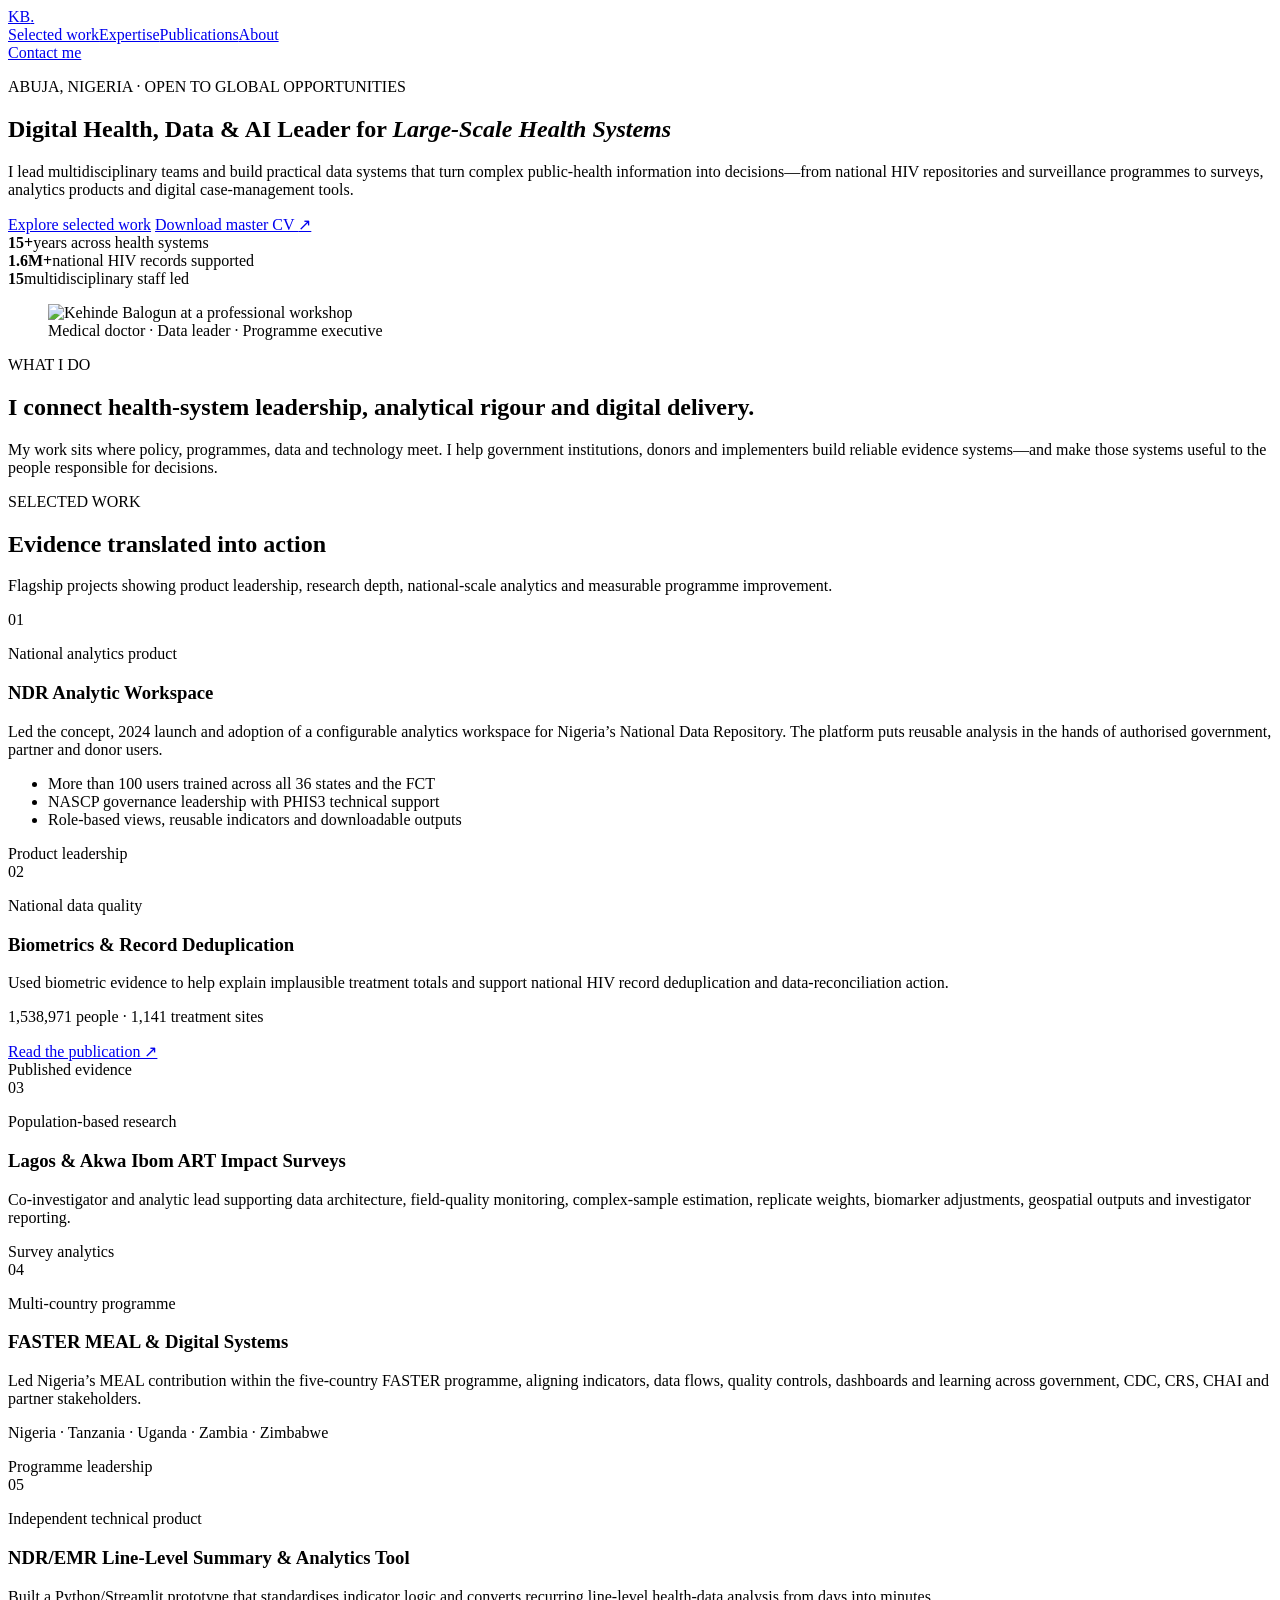
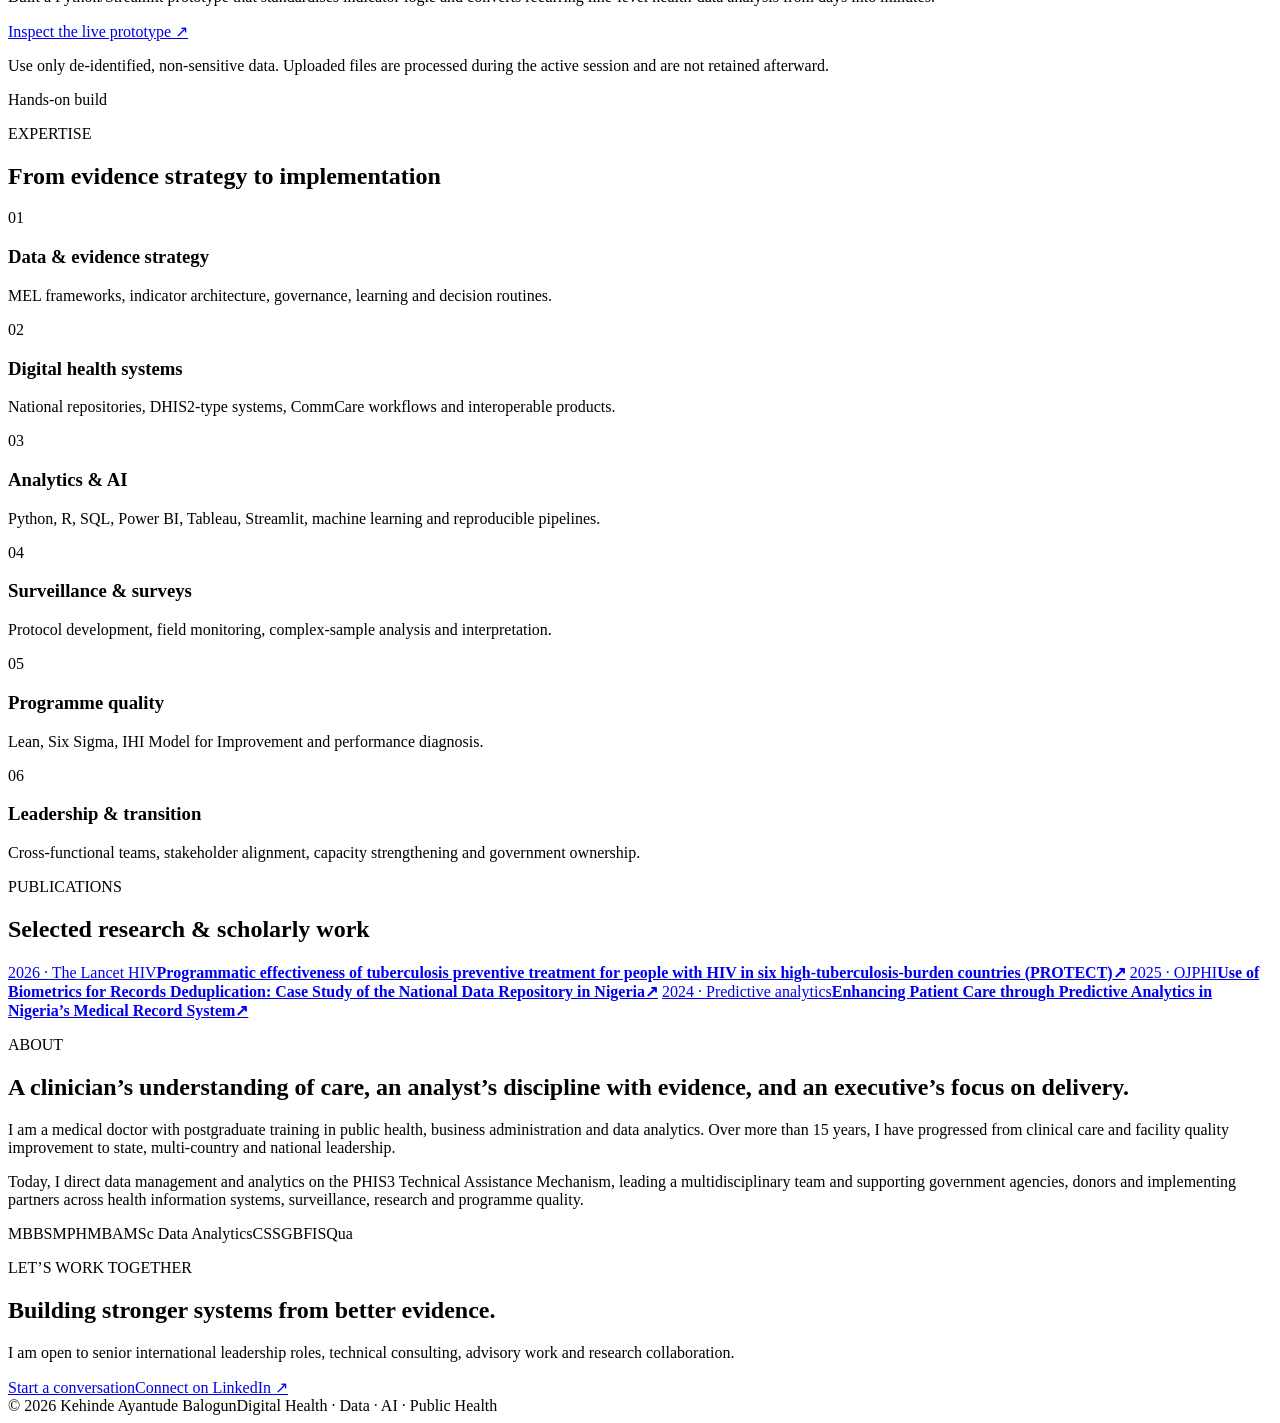
==== index.html @ cb8c114c "Create portfolio homepage" ====
<!doctype html>
<html lang="en">
<head>
  <meta charset="utf-8">
  <meta name="viewport" content="width=device-width,initial-scale=1">
  <meta name="description" content="Kehinde Balogun — digital health, data and AI leader for large-scale health systems.">
  <title>Kehinde Balogun | Digital Health, Data & AI Leader</title>
  <link rel="preconnect" href="https://fonts.googleapis.com">
  <link rel="preconnect" href="https://fonts.gstatic.com" crossorigin>
  <link href="https://fonts.googleapis.com/css2?family=DM+Sans:wght@400;500;600;700&family=Newsreader:opsz,wght@6..72,600&display=swap" rel="stylesheet">
  <link rel="stylesheet" href="assets/style.css">
</head>
<body>
  <header class="nav-wrap">
    <nav class="nav container" aria-label="Primary navigation">
      <a class="brand" href="#top">KB<span>.</span></a>
      <div class="nav-links">
        <a href="#work">Selected work</a><a href="#expertise">Expertise</a><a href="#publications">Publications</a><a href="#about">About</a>
      </div>
      <a class="button button-small" href="mailto:balogunkehinde1@gmail.com">Contact me</a>
    </nav>
  </header>

  <main id="top">
    <section class="hero container">
      <div class="hero-copy">
        <p class="eyebrow">ABUJA, NIGERIA · OPEN TO GLOBAL OPPORTUNITIES</p>
        <h1>Digital Health, Data &amp; AI Leader for <em>Large-Scale Health Systems</em></h1>
        <p class="lead">I lead multidisciplinary teams and build practical data systems that turn complex public-health information into decisions—from national HIV repositories and surveillance programmes to surveys, analytics products and digital case-management tools.</p>
        <div class="hero-actions">
          <a class="button" href="#work">Explore selected work</a>
          <a class="text-link" href="assets/Kehinde_Balogun_Master_CV_2026.docx">Download master CV <span>↗</span></a>
        </div>
        <div class="proof-strip" aria-label="Selected career evidence">
          <div><strong>15+</strong><span>years across health systems</span></div>
          <div><strong>1.6M+</strong><span>national HIV records supported</span></div>
          <div><strong>15</strong><span>multidisciplinary staff led</span></div>
        </div>
      </div>
      <figure class="portrait">
        <img src="assets/kehinde-balogun.jpg" alt="Kehinde Balogun at a professional workshop">
        <figcaption>Medical doctor · Data leader · Programme executive</figcaption>
      </figure>
    </section>

    <section class="statement">
      <div class="container statement-grid">
        <p class="eyebrow">WHAT I DO</p>
        <h2>I connect health-system leadership, analytical rigour and digital delivery.</h2>
        <div class="statement-copy"><p>My work sits where policy, programmes, data and technology meet. I help government institutions, donors and implementers build reliable evidence systems—and make those systems useful to the people responsible for decisions.</p></div>
      </div>
    </section>

    <section id="work" class="section container">
      <div class="section-head"><div><p class="eyebrow">SELECTED WORK</p><h2>Evidence translated into action</h2></div><p>Flagship projects showing product leadership, research depth, national-scale analytics and measurable programme improvement.</p></div>
      <div class="projects">
        <article class="project project-featured">
          <div class="project-number">01</div><div class="project-body"><p class="project-type">National analytics product</p><h3>NDR Analytic Workspace</h3><p>Led the concept, 2024 launch and adoption of a configurable analytics workspace for Nigeria’s National Data Repository. The platform puts reusable analysis in the hands of authorised government, partner and donor users.</p><ul><li>More than 100 users trained across all 36 states and the FCT</li><li>NASCP governance leadership with PHIS3 technical support</li><li>Role-based views, reusable indicators and downloadable outputs</li></ul></div><div class="project-tag">Product leadership</div>
        </article>
        <article class="project">
          <div class="project-number">02</div><div class="project-body"><p class="project-type">National data quality</p><h3>Biometrics &amp; Record Deduplication</h3><p>Used biometric evidence to help explain implausible treatment totals and support national HIV record deduplication and data-reconciliation action.</p><p class="metric">1,538,971 people · 1,141 treatment sites</p><a class="text-link" href="https://ojphi.jmir.org/2025/1/e67580" target="_blank" rel="noreferrer">Read the publication ↗</a></div><div class="project-tag">Published evidence</div>
        </article>
        <article class="project">
          <div class="project-number">03</div><div class="project-body"><p class="project-type">Population-based research</p><h3>Lagos &amp; Akwa Ibom ART Impact Surveys</h3><p>Co-investigator and analytic lead supporting data architecture, field-quality monitoring, complex-sample estimation, replicate weights, biomarker adjustments, geospatial outputs and investigator reporting.</p></div><div class="project-tag">Survey analytics</div>
        </article>
        <article class="project">
          <div class="project-number">04</div><div class="project-body"><p class="project-type">Multi-country programme</p><h3>FASTER MEAL &amp; Digital Systems</h3><p>Led Nigeria’s MEAL contribution within the five-country FASTER programme, aligning indicators, data flows, quality controls, dashboards and learning across government, CDC, CRS, CHAI and partner stakeholders.</p><p class="metric">Nigeria · Tanzania · Uganda · Zambia · Zimbabwe</p></div><div class="project-tag">Programme leadership</div>
        </article>
        <article class="project">
          <div class="project-number">05</div><div class="project-body"><p class="project-type">Independent technical product</p><h3>NDR/EMR Line-Level Summary &amp; Analytics Tool</h3><p>Built a Python/Streamlit prototype that standardises indicator logic and converts recurring line-level health-data analysis from days into minutes.</p><a class="text-link" href="https://ndragg-drferanmi.streamlit.app/" target="_blank" rel="noreferrer">Inspect the live prototype ↗</a><p class="privacy">Use only de-identified, non-sensitive data. Uploaded files are processed during the active session and are not retained afterward.</p></div><div class="project-tag">Hands-on build</div>
        </article>
      </div>
    </section>

    <section id="expertise" class="section expertise-section">
      <div class="container"><div class="section-head"><div><p class="eyebrow">EXPERTISE</p><h2>From evidence strategy to implementation</h2></div></div>
        <div class="expertise-grid">
          <div><span>01</span><h3>Data &amp; evidence strategy</h3><p>MEL frameworks, indicator architecture, governance, learning and decision routines.</p></div>
          <div><span>02</span><h3>Digital health systems</h3><p>National repositories, DHIS2-type systems, CommCare workflows and interoperable products.</p></div>
          <div><span>03</span><h3>Analytics &amp; AI</h3><p>Python, R, SQL, Power BI, Tableau, Streamlit, machine learning and reproducible pipelines.</p></div>
          <div><span>04</span><h3>Surveillance &amp; surveys</h3><p>Protocol development, field monitoring, complex-sample analysis and interpretation.</p></div>
          <div><span>05</span><h3>Programme quality</h3><p>Lean, Six Sigma, IHI Model for Improvement and performance diagnosis.</p></div>
          <div><span>06</span><h3>Leadership &amp; transition</h3><p>Cross-functional teams, stakeholder alignment, capacity strengthening and government ownership.</p></div>
        </div>
      </div>
    </section>

    <section id="publications" class="section container">
      <div class="section-head"><div><p class="eyebrow">PUBLICATIONS</p><h2>Selected research &amp; scholarly work</h2></div></div>
      <div class="publication-list">
        <a href="https://doi.org/10.1016/S2352-3018(26)00140-2" target="_blank" rel="noreferrer"><span>2026 · The Lancet HIV</span><strong>Programmatic effectiveness of tuberculosis preventive treatment for people with HIV in six high-tuberculosis-burden countries (PROTECT)</strong><b>↗</b></a>
        <a href="https://ojphi.jmir.org/2025/1/e67580" target="_blank" rel="noreferrer"><span>2025 · OJPHI</span><strong>Use of Biometrics for Records Deduplication: Case Study of the National Data Repository in Nigeria</strong><b>↗</b></a>
        <a href="https://www.researchgate.net/publication/385619938_Enhancing_Patient_Care_through_Predictive_Analytics_Integrating_Machine_Learning_Models_into_Nigeria's_Medical_Record_System" target="_blank" rel="noreferrer"><span>2024 · Predictive analytics</span><strong>Enhancing Patient Care through Predictive Analytics in Nigeria’s Medical Record System</strong><b>↗</b></a>
      </div>
    </section>

    <section id="about" class="section about-section">
      <div class="container about-grid"><div><p class="eyebrow">ABOUT</p><h2>A clinician’s understanding of care, an analyst’s discipline with evidence, and an executive’s focus on delivery.</h2></div><div><p>I am a medical doctor with postgraduate training in public health, business administration and data analytics. Over more than 15 years, I have progressed from clinical care and facility quality improvement to state, multi-country and national leadership.</p><p>Today, I direct data management and analytics on the PHIS3 Technical Assistance Mechanism, leading a multidisciplinary team and supporting government agencies, donors and implementing partners across health information systems, surveillance, research and programme quality.</p><div class="credentials"><span>MBBS</span><span>MPH</span><span>MBA</span><span>MSc Data Analytics</span><span>CSSGB</span><span>FISQua</span></div></div></div>
    </section>

    <section class="cta"><div class="container"><p class="eyebrow">LET’S WORK TOGETHER</p><h2>Building stronger systems from better evidence.</h2><p>I am open to senior international leadership roles, technical consulting, advisory work and research collaboration.</p><div><a class="button button-light" href="mailto:balogunkehinde1@gmail.com">Start a conversation</a><a class="text-link light" href="https://www.linkedin.com/in/kehinde-ayantunde-balogun-mbbs-mba-mph-cssgb-fisqua/" target="_blank" rel="noreferrer">Connect on LinkedIn ↗</a></div></div></section>
  </main>
  <footer><div class="container"><span>© 2026 Kehinde Ayantude Balogun</span><span>Digital Health · Data · AI · Public Health</span></div></footer>
</body>
</html>
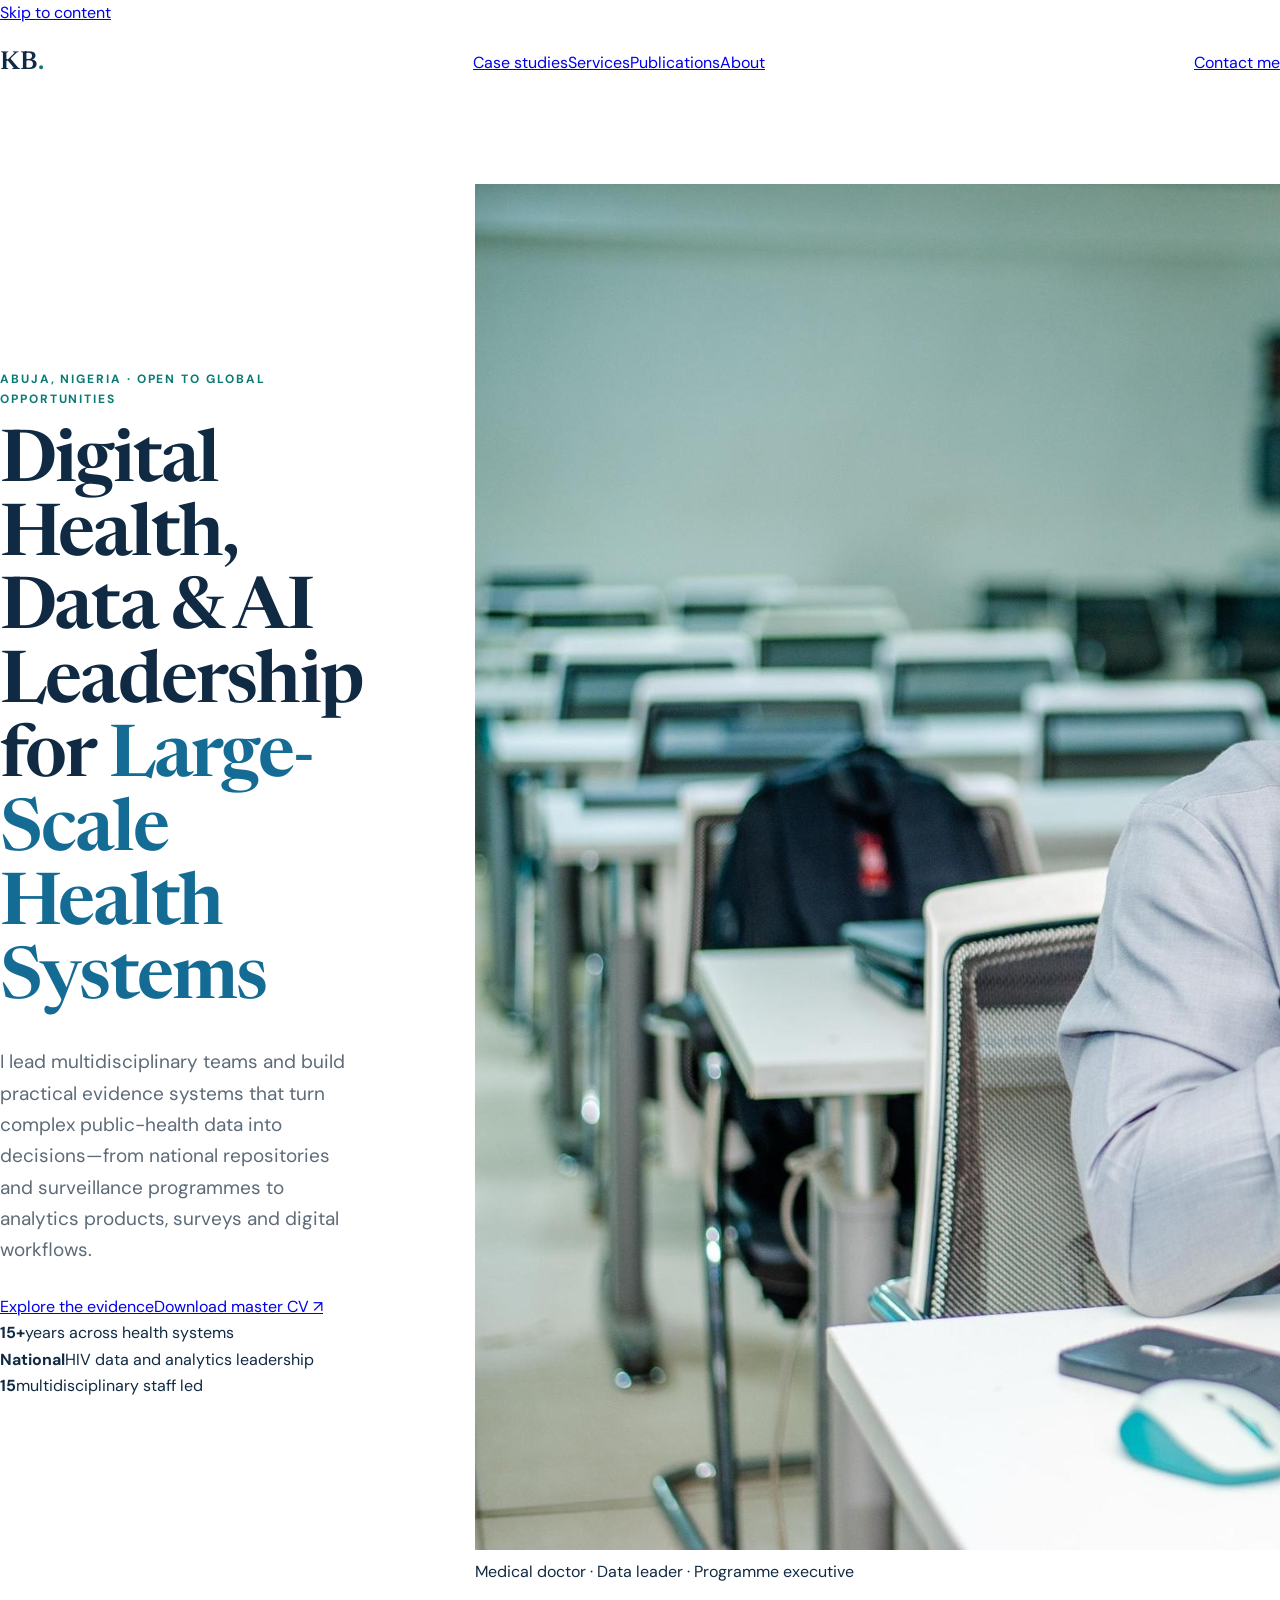
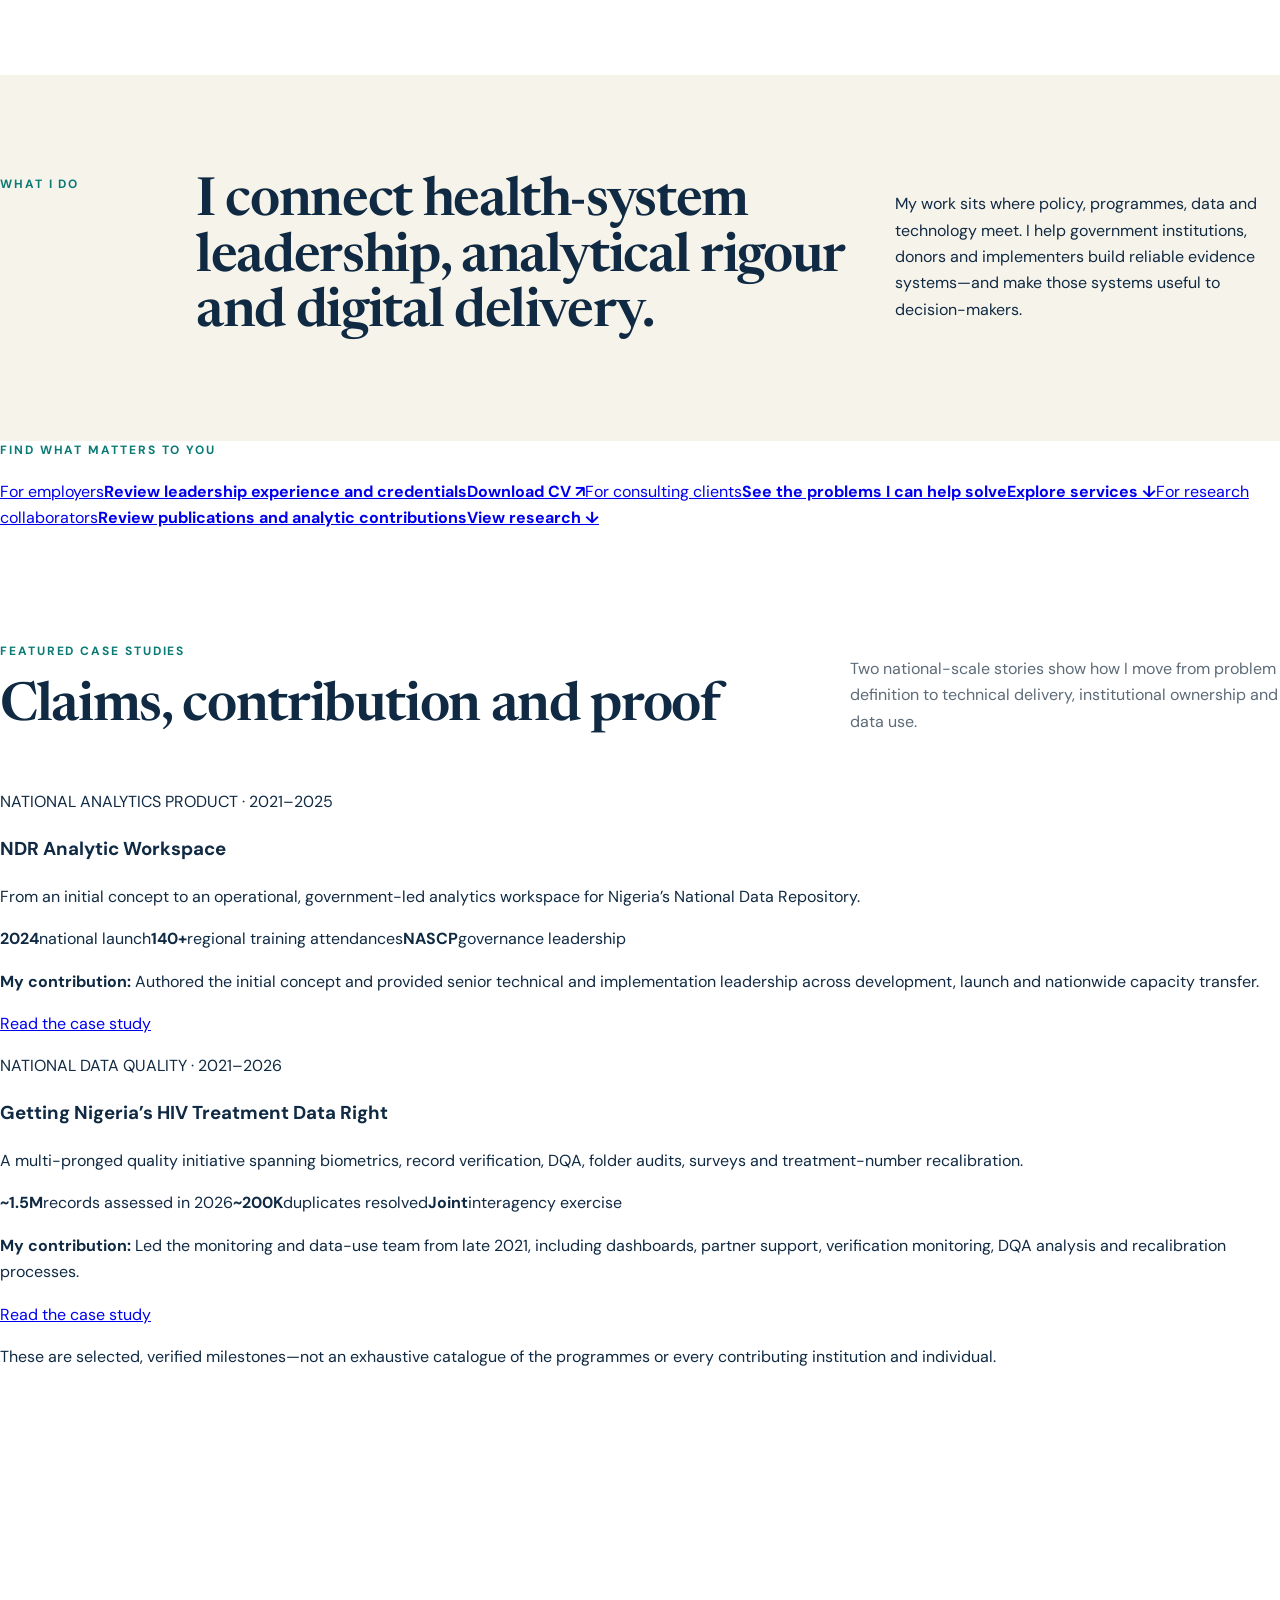
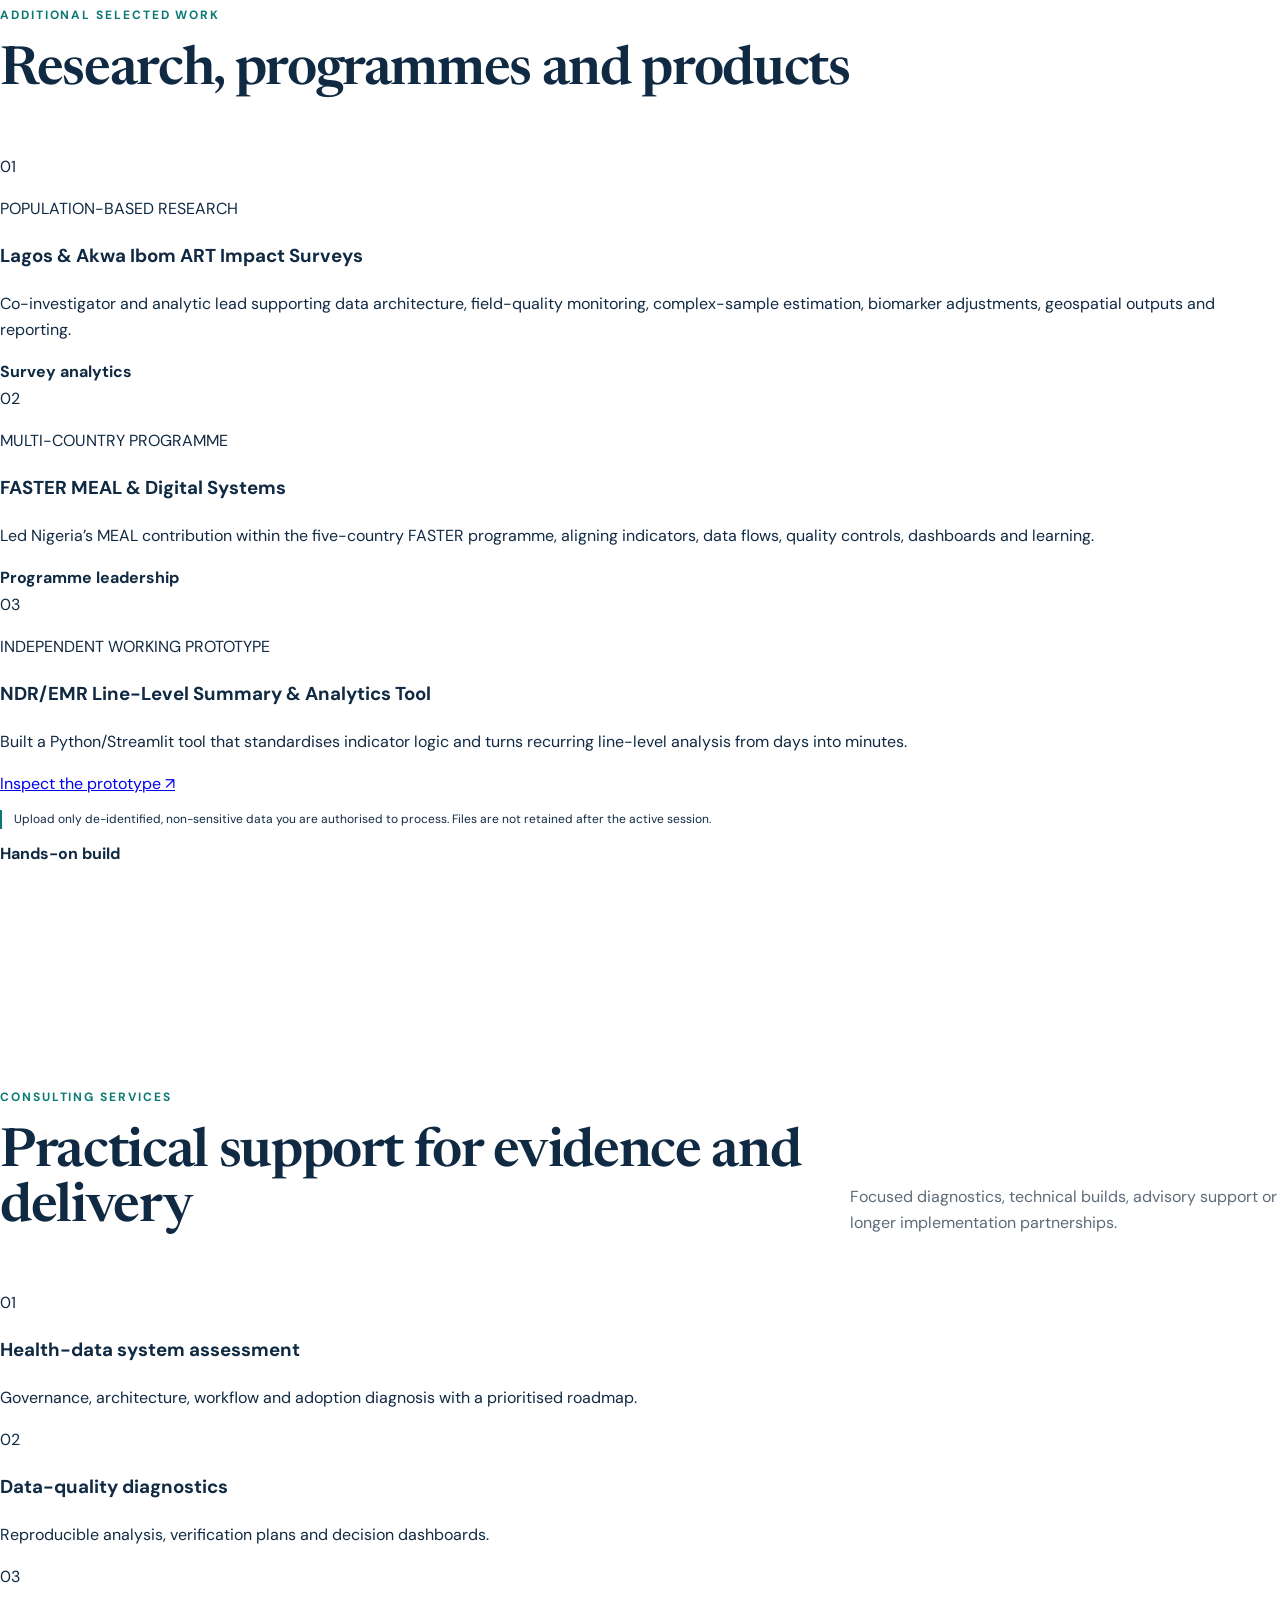
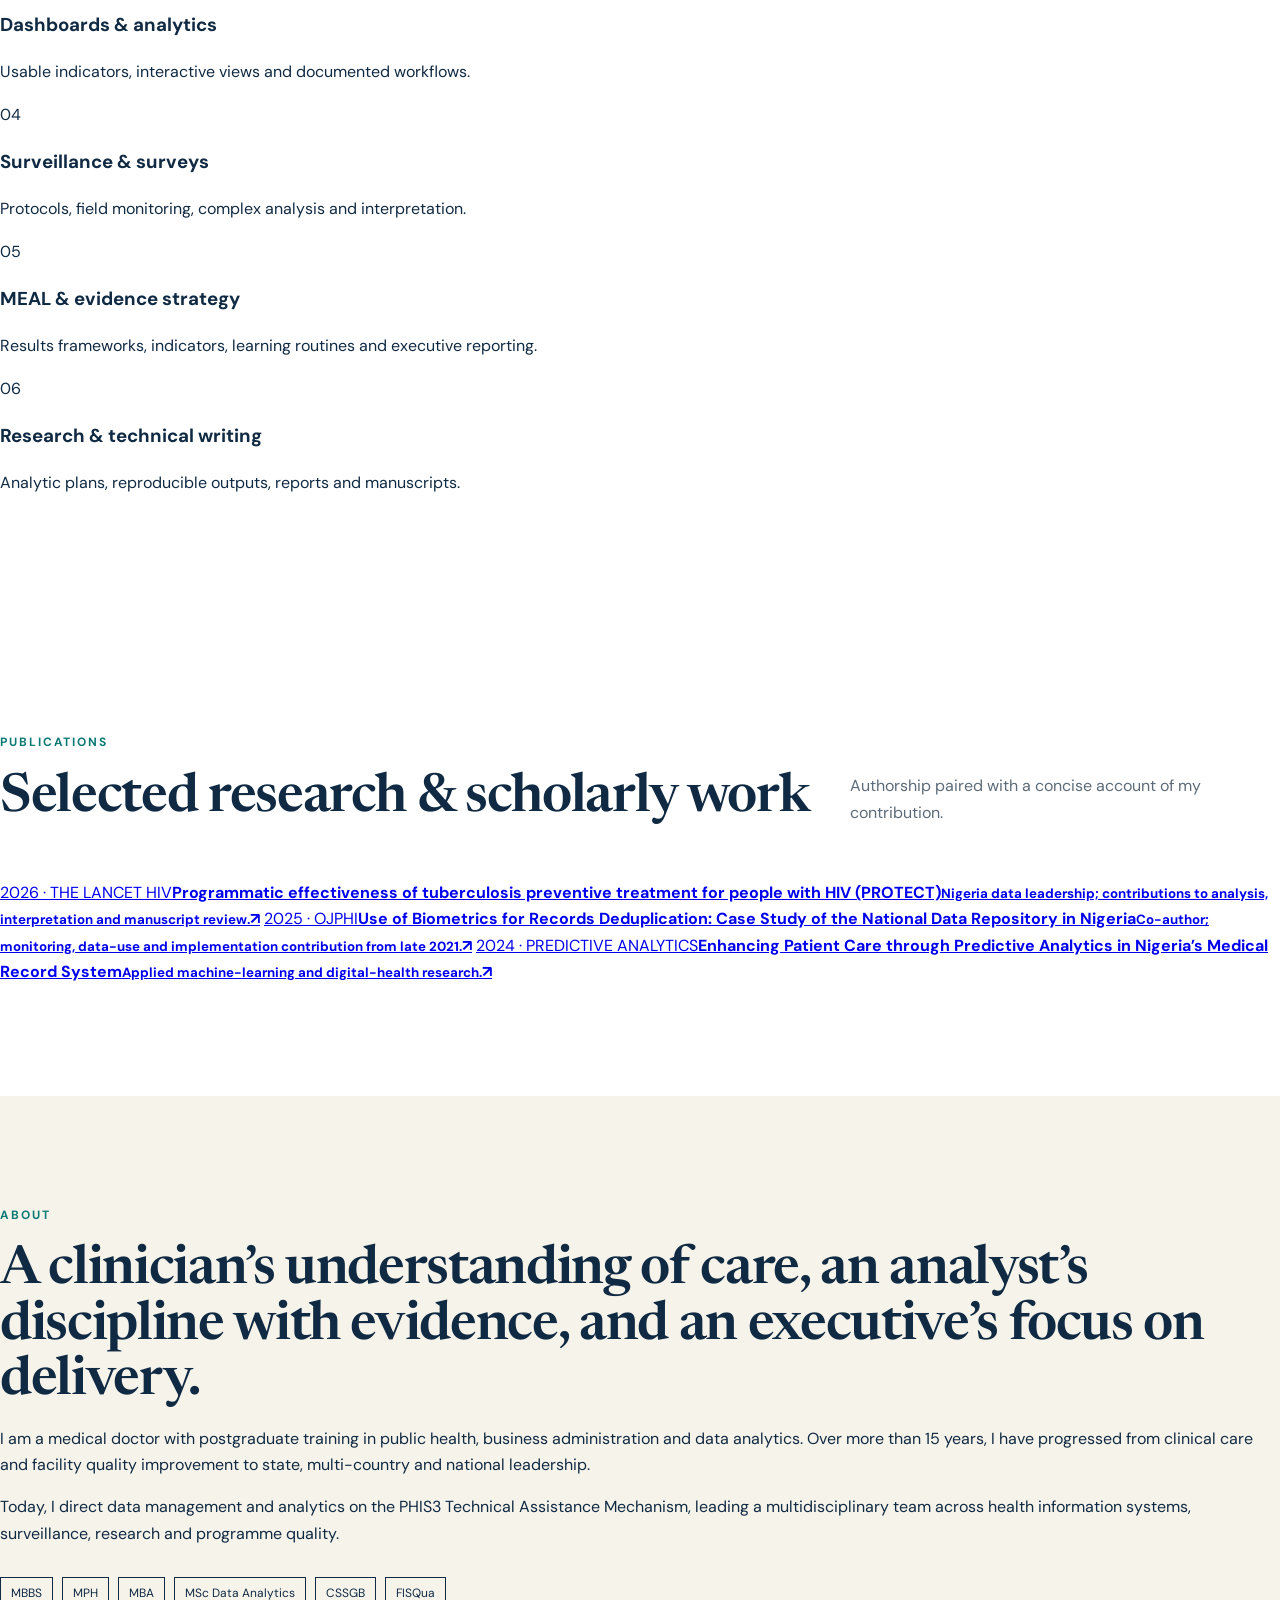
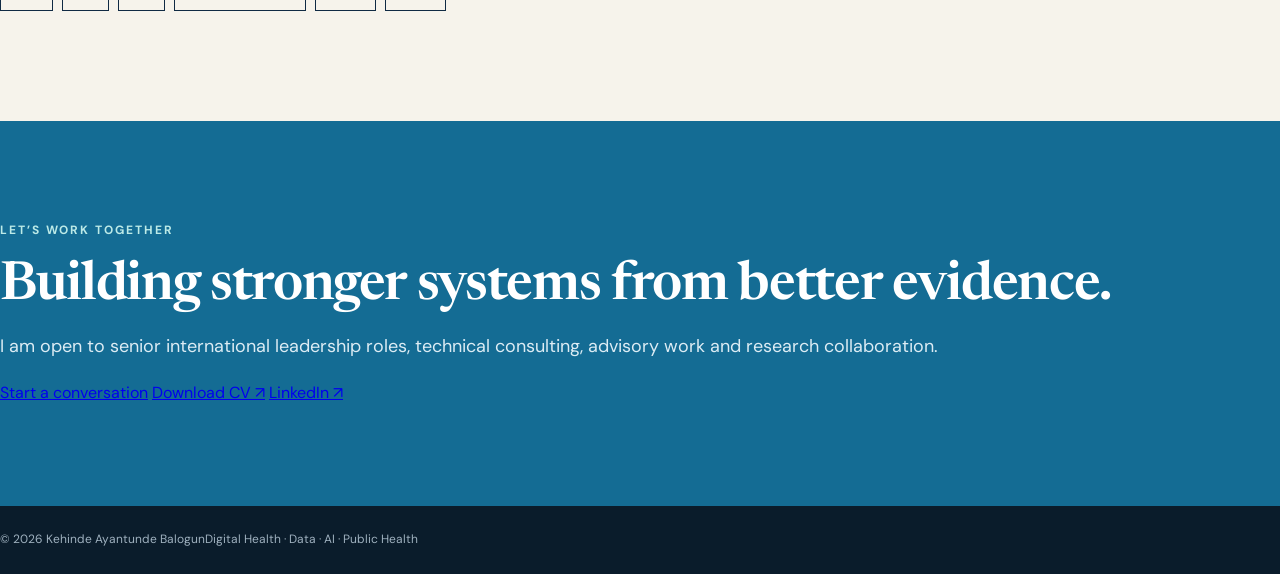
==== commit cc197ea9: "Build portfolio release 0.2" ====
--- a/index.html
+++ b/index.html
@@ -1,105 +1,29 @@
 <!doctype html>
-<html lang="en">
-<head>
-  <meta charset="utf-8">
-  <meta name="viewport" content="width=device-width,initial-scale=1">
-  <meta name="description" content="Kehinde Balogun — digital health, data and AI leader for large-scale health systems.">
-  <title>Kehinde Balogun | Digital Health, Data & AI Leader</title>
-  <link rel="preconnect" href="https://fonts.googleapis.com">
-  <link rel="preconnect" href="https://fonts.gstatic.com" crossorigin>
-  <link href="https://fonts.googleapis.com/css2?family=DM+Sans:wght@400;500;600;700&family=Newsreader:opsz,wght@6..72,600&display=swap" rel="stylesheet">
-  <link rel="stylesheet" href="assets/style.css">
-</head>
-<body>
-  <header class="nav-wrap">
-    <nav class="nav container" aria-label="Primary navigation">
-      <a class="brand" href="#top">KB<span>.</span></a>
-      <div class="nav-links">
-        <a href="#work">Selected work</a><a href="#expertise">Expertise</a><a href="#publications">Publications</a><a href="#about">About</a>
-      </div>
-      <a class="button button-small" href="mailto:balogunkehinde1@gmail.com">Contact me</a>
-    </nav>
-  </header>
-
-  <main id="top">
-    <section class="hero container">
-      <div class="hero-copy">
-        <p class="eyebrow">ABUJA, NIGERIA · OPEN TO GLOBAL OPPORTUNITIES</p>
-        <h1>Digital Health, Data &amp; AI Leader for <em>Large-Scale Health Systems</em></h1>
-        <p class="lead">I lead multidisciplinary teams and build practical data systems that turn complex public-health information into decisions—from national HIV repositories and surveillance programmes to surveys, analytics products and digital case-management tools.</p>
-        <div class="hero-actions">
-          <a class="button" href="#work">Explore selected work</a>
-          <a class="text-link" href="assets/Kehinde_Balogun_Master_CV_2026.docx">Download master CV <span>↗</span></a>
-        </div>
-        <div class="proof-strip" aria-label="Selected career evidence">
-          <div><strong>15+</strong><span>years across health systems</span></div>
-          <div><strong>1.6M+</strong><span>national HIV records supported</span></div>
-          <div><strong>15</strong><span>multidisciplinary staff led</span></div>
-        </div>
-      </div>
-      <figure class="portrait">
-        <img src="assets/kehinde-balogun.jpg" alt="Kehinde Balogun at a professional workshop">
-        <figcaption>Medical doctor · Data leader · Programme executive</figcaption>
-      </figure>
-    </section>
-
-    <section class="statement">
-      <div class="container statement-grid">
-        <p class="eyebrow">WHAT I DO</p>
-        <h2>I connect health-system leadership, analytical rigour and digital delivery.</h2>
-        <div class="statement-copy"><p>My work sits where policy, programmes, data and technology meet. I help government institutions, donors and implementers build reliable evidence systems—and make those systems useful to the people responsible for decisions.</p></div>
-      </div>
-    </section>
-
-    <section id="work" class="section container">
-      <div class="section-head"><div><p class="eyebrow">SELECTED WORK</p><h2>Evidence translated into action</h2></div><p>Flagship projects showing product leadership, research depth, national-scale analytics and measurable programme improvement.</p></div>
-      <div class="projects">
-        <article class="project project-featured">
-          <div class="project-number">01</div><div class="project-body"><p class="project-type">National analytics product</p><h3>NDR Analytic Workspace</h3><p>Led the concept, 2024 launch and adoption of a configurable analytics workspace for Nigeria’s National Data Repository. The platform puts reusable analysis in the hands of authorised government, partner and donor users.</p><ul><li>More than 100 users trained across all 36 states and the FCT</li><li>NASCP governance leadership with PHIS3 technical support</li><li>Role-based views, reusable indicators and downloadable outputs</li></ul></div><div class="project-tag">Product leadership</div>
-        </article>
-        <article class="project">
-          <div class="project-number">02</div><div class="project-body"><p class="project-type">National data quality</p><h3>Biometrics &amp; Record Deduplication</h3><p>Used biometric evidence to help explain implausible treatment totals and support national HIV record deduplication and data-reconciliation action.</p><p class="metric">1,538,971 people · 1,141 treatment sites</p><a class="text-link" href="https://ojphi.jmir.org/2025/1/e67580" target="_blank" rel="noreferrer">Read the publication ↗</a></div><div class="project-tag">Published evidence</div>
-        </article>
-        <article class="project">
-          <div class="project-number">03</div><div class="project-body"><p class="project-type">Population-based research</p><h3>Lagos &amp; Akwa Ibom ART Impact Surveys</h3><p>Co-investigator and analytic lead supporting data architecture, field-quality monitoring, complex-sample estimation, replicate weights, biomarker adjustments, geospatial outputs and investigator reporting.</p></div><div class="project-tag">Survey analytics</div>
-        </article>
-        <article class="project">
-          <div class="project-number">04</div><div class="project-body"><p class="project-type">Multi-country programme</p><h3>FASTER MEAL &amp; Digital Systems</h3><p>Led Nigeria’s MEAL contribution within the five-country FASTER programme, aligning indicators, data flows, quality controls, dashboards and learning across government, CDC, CRS, CHAI and partner stakeholders.</p><p class="metric">Nigeria · Tanzania · Uganda · Zambia · Zimbabwe</p></div><div class="project-tag">Programme leadership</div>
-        </article>
-        <article class="project">
-          <div class="project-number">05</div><div class="project-body"><p class="project-type">Independent technical product</p><h3>NDR/EMR Line-Level Summary &amp; Analytics Tool</h3><p>Built a Python/Streamlit prototype that standardises indicator logic and converts recurring line-level health-data analysis from days into minutes.</p><a class="text-link" href="https://ndragg-drferanmi.streamlit.app/" target="_blank" rel="noreferrer">Inspect the live prototype ↗</a><p class="privacy">Use only de-identified, non-sensitive data. Uploaded files are processed during the active session and are not retained afterward.</p></div><div class="project-tag">Hands-on build</div>
-        </article>
-      </div>
-    </section>
-
-    <section id="expertise" class="section expertise-section">
-      <div class="container"><div class="section-head"><div><p class="eyebrow">EXPERTISE</p><h2>From evidence strategy to implementation</h2></div></div>
-        <div class="expertise-grid">
-          <div><span>01</span><h3>Data &amp; evidence strategy</h3><p>MEL frameworks, indicator architecture, governance, learning and decision routines.</p></div>
-          <div><span>02</span><h3>Digital health systems</h3><p>National repositories, DHIS2-type systems, CommCare workflows and interoperable products.</p></div>
-          <div><span>03</span><h3>Analytics &amp; AI</h3><p>Python, R, SQL, Power BI, Tableau, Streamlit, machine learning and reproducible pipelines.</p></div>
-          <div><span>04</span><h3>Surveillance &amp; surveys</h3><p>Protocol development, field monitoring, complex-sample analysis and interpretation.</p></div>
-          <div><span>05</span><h3>Programme quality</h3><p>Lean, Six Sigma, IHI Model for Improvement and performance diagnosis.</p></div>
-          <div><span>06</span><h3>Leadership &amp; transition</h3><p>Cross-functional teams, stakeholder alignment, capacity strengthening and government ownership.</p></div>
-        </div>
-      </div>
-    </section>
-
-    <section id="publications" class="section container">
-      <div class="section-head"><div><p class="eyebrow">PUBLICATIONS</p><h2>Selected research &amp; scholarly work</h2></div></div>
-      <div class="publication-list">
-        <a href="https://doi.org/10.1016/S2352-3018(26)00140-2" target="_blank" rel="noreferrer"><span>2026 · The Lancet HIV</span><strong>Programmatic effectiveness of tuberculosis preventive treatment for people with HIV in six high-tuberculosis-burden countries (PROTECT)</strong><b>↗</b></a>
-        <a href="https://ojphi.jmir.org/2025/1/e67580" target="_blank" rel="noreferrer"><span>2025 · OJPHI</span><strong>Use of Biometrics for Records Deduplication: Case Study of the National Data Repository in Nigeria</strong><b>↗</b></a>
-        <a href="https://www.researchgate.net/publication/385619938_Enhancing_Patient_Care_through_Predictive_Analytics_Integrating_Machine_Learning_Models_into_Nigeria's_Medical_Record_System" target="_blank" rel="noreferrer"><span>2024 · Predictive analytics</span><strong>Enhancing Patient Care through Predictive Analytics in Nigeria’s Medical Record System</strong><b>↗</b></a>
-      </div>
-    </section>
-
-    <section id="about" class="section about-section">
-      <div class="container about-grid"><div><p class="eyebrow">ABOUT</p><h2>A clinician’s understanding of care, an analyst’s discipline with evidence, and an executive’s focus on delivery.</h2></div><div><p>I am a medical doctor with postgraduate training in public health, business administration and data analytics. Over more than 15 years, I have progressed from clinical care and facility quality improvement to state, multi-country and national leadership.</p><p>Today, I direct data management and analytics on the PHIS3 Technical Assistance Mechanism, leading a multidisciplinary team and supporting government agencies, donors and implementing partners across health information systems, surveillance, research and programme quality.</p><div class="credentials"><span>MBBS</span><span>MPH</span><span>MBA</span><span>MSc Data Analytics</span><span>CSSGB</span><span>FISQua</span></div></div></div>
-    </section>
-
-    <section class="cta"><div class="container"><p class="eyebrow">LET’S WORK TOGETHER</p><h2>Building stronger systems from better evidence.</h2><p>I am open to senior international leadership roles, technical consulting, advisory work and research collaboration.</p><div><a class="button button-light" href="mailto:balogunkehinde1@gmail.com">Start a conversation</a><a class="text-link light" href="https://www.linkedin.com/in/kehinde-ayantunde-balogun-mbbs-mba-mph-cssgb-fisqua/" target="_blank" rel="noreferrer">Connect on LinkedIn ↗</a></div></div></section>
-  </main>
-  <footer><div class="container"><span>© 2026 Kehinde Ayantude Balogun</span><span>Digital Health · Data · AI · Public Health</span></div></footer>
-</body>
-</html>
+<html lang="en"><head>
+<meta charset="utf-8"><meta name="viewport" content="width=device-width,initial-scale=1">
+<meta name="description" content="Kehinde Balogun — digital health, data and AI leader building evidence systems for large-scale health programmes.">
+<link rel="canonical" href="https://drferanmi.github.io/Kehinde-Balogun/">
+<meta property="og:title" content="Kehinde Balogun | Digital Health, Data & AI Leader"><meta property="og:description" content="Leadership, products and evidence for large-scale public-health systems."><meta property="og:type" content="website">
+<title>Kehinde Balogun | Digital Health, Data &amp; AI Leader</title>
+<link rel="preconnect" href="https://fonts.googleapis.com"><link rel="preconnect" href="https://fonts.gstatic.com" crossorigin><link href="https://fonts.googleapis.com/css2?family=DM+Sans:wght@400;500;600;700&family=Newsreader:opsz,wght@6..72,600&display=swap" rel="stylesheet"><link rel="stylesheet" href="assets/style.css">
+</head><body><a class="skip" href="#main">Skip to content</a>
+<header><nav class="nav wrap" aria-label="Primary"><a class="brand" href="#top">KB<span>.</span></a><div class="links"><a href="#cases">Case studies</a><a href="#services">Services</a><a href="#research">Publications</a><a href="#about">About</a></div><a class="btn small" href="mailto:balogunkehinde1@gmail.com">Contact me</a></nav></header>
+<main id="main">
+<section id="top" class="hero wrap"><div><p class="eyebrow">ABUJA, NIGERIA · OPEN TO GLOBAL OPPORTUNITIES</p><h1>Digital Health, Data &amp; AI Leadership for <em>Large-Scale Health Systems</em></h1><p class="lead">I lead multidisciplinary teams and build practical evidence systems that turn complex public-health data into decisions—from national repositories and surveillance programmes to analytics products, surveys and digital workflows.</p><div class="actions"><a class="btn" href="#cases">Explore the evidence</a><a class="textlink" href="assets/Kehinde_Balogun_Master_CV_2026.docx">Download master CV ↗</a></div><div class="proof"><div><strong>15+</strong><span>years across health systems</span></div><div><strong>National</strong><span>HIV data and analytics leadership</span></div><div><strong>15</strong><span>multidisciplinary staff led</span></div></div></div><figure><img src="assets/kehinde-balogun.jpg" alt="Kehinde Balogun at a professional workshop"><figcaption>Medical doctor · Data leader · Programme executive</figcaption></figure></section>
+<section class="statement"><div class="wrap statement-grid"><p class="eyebrow">WHAT I DO</p><h2>I connect health-system leadership, analytical rigour and digital delivery.</h2><p>My work sits where policy, programmes, data and technology meet. I help government institutions, donors and implementers build reliable evidence systems—and make those systems useful to decision-makers.</p></div></section>
+<section class="pathways wrap"><p class="eyebrow">FIND WHAT MATTERS TO YOU</p><div class="path-grid"><a href="assets/Kehinde_Balogun_Master_CV_2026.docx"><span>For employers</span><strong>Review leadership experience and credentials</strong><b>Download CV ↗</b></a><a href="#services"><span>For consulting clients</span><strong>See the problems I can help solve</strong><b>Explore services ↓</b></a><a href="#research"><span>For research collaborators</span><strong>Review publications and analytic contributions</strong><b>View research ↓</b></a></div></section>
+<section id="cases" class="section wrap"><div class="section-head"><div><p class="eyebrow">FEATURED CASE STUDIES</p><h2>Claims, contribution and proof</h2></div><p>Two national-scale stories show how I move from problem definition to technical delivery, institutional ownership and data use.</p></div><div class="case-grid">
+<article class="case featured"><p class="label">NATIONAL ANALYTICS PRODUCT · 2021–2025</p><h3>NDR Analytic Workspace</h3><p>From an initial concept to an operational, government-led analytics workspace for Nigeria’s National Data Repository.</p><div class="metrics"><span><strong>2024</strong>national launch</span><span><strong>140+</strong>regional training attendances</span><span><strong>NASCP</strong>governance leadership</span></div><p class="role"><strong>My contribution:</strong> Authored the initial concept and provided senior technical and implementation leadership across development, launch and nationwide capacity transfer.</p><a class="btn" href="case-studies/ndr-analytic-workspace.html">Read the case study</a></article>
+<article class="case"><p class="label">NATIONAL DATA QUALITY · 2021–2026</p><h3>Getting Nigeria’s HIV Treatment Data Right</h3><p>A multi-pronged quality initiative spanning biometrics, record verification, DQA, folder audits, surveys and treatment-number recalibration.</p><div class="metrics"><span><strong>~1.5M</strong>records assessed in 2026</span><span><strong>~200K</strong>duplicates resolved</span><span><strong>Joint</strong>interagency exercise</span></div><p class="role"><strong>My contribution:</strong> Led the monitoring and data-use team from late 2021, including dashboards, partner support, verification monitoring, DQA analysis and recalibration processes.</p><a class="btn" href="case-studies/getting-the-data-right.html">Read the case study</a></article></div><p class="note">These are selected, verified milestones—not an exhaustive catalogue of the programmes or every contributing institution and individual.</p></section>
+<section class="section pale"><div class="wrap"><div class="section-head"><div><p class="eyebrow">ADDITIONAL SELECTED WORK</p><h2>Research, programmes and products</h2></div></div><div class="work">
+<article><span>01</span><div><p class="label">POPULATION-BASED RESEARCH</p><h3>Lagos &amp; Akwa Ibom ART Impact Surveys</h3><p>Co-investigator and analytic lead supporting data architecture, field-quality monitoring, complex-sample estimation, biomarker adjustments, geospatial outputs and reporting.</p></div><b>Survey analytics</b></article>
+<article><span>02</span><div><p class="label">MULTI-COUNTRY PROGRAMME</p><h3>FASTER MEAL &amp; Digital Systems</h3><p>Led Nigeria’s MEAL contribution within the five-country FASTER programme, aligning indicators, data flows, quality controls, dashboards and learning.</p></div><b>Programme leadership</b></article>
+<article><span>03</span><div><p class="label">INDEPENDENT WORKING PROTOTYPE</p><h3>NDR/EMR Line-Level Summary &amp; Analytics Tool</h3><p>Built a Python/Streamlit tool that standardises indicator logic and turns recurring line-level analysis from days into minutes.</p><a class="textlink" href="https://ndragg-drferanmi.streamlit.app/" target="_blank" rel="noreferrer">Inspect the prototype ↗</a><p class="privacy">Upload only de-identified, non-sensitive data you are authorised to process. Files are not retained after the active session.</p></div><b>Hands-on build</b></article></div></div></section>
+<section id="services" class="section dark"><div class="wrap"><div class="section-head"><div><p class="eyebrow">CONSULTING SERVICES</p><h2>Practical support for evidence and delivery</h2></div><p>Focused diagnostics, technical builds, advisory support or longer implementation partnerships.</p></div><div class="service-grid"><div><span>01</span><h3>Health-data system assessment</h3><p>Governance, architecture, workflow and adoption diagnosis with a prioritised roadmap.</p></div><div><span>02</span><h3>Data-quality diagnostics</h3><p>Reproducible analysis, verification plans and decision dashboards.</p></div><div><span>03</span><h3>Dashboards &amp; analytics</h3><p>Usable indicators, interactive views and documented workflows.</p></div><div><span>04</span><h3>Surveillance &amp; surveys</h3><p>Protocols, field monitoring, complex analysis and interpretation.</p></div><div><span>05</span><h3>MEAL &amp; evidence strategy</h3><p>Results frameworks, indicators, learning routines and executive reporting.</p></div><div><span>06</span><h3>Research &amp; technical writing</h3><p>Analytic plans, reproducible outputs, reports and manuscripts.</p></div></div></div></section>
+<section id="research" class="section wrap"><div class="section-head"><div><p class="eyebrow">PUBLICATIONS</p><h2>Selected research &amp; scholarly work</h2></div><p>Authorship paired with a concise account of my contribution.</p></div><div class="pubs">
+<a href="https://doi.org/10.1016/S2352-3018(26)00140-2" target="_blank" rel="noreferrer"><span>2026 · THE LANCET HIV</span><strong>Programmatic effectiveness of tuberculosis preventive treatment for people with HIV (PROTECT)<small>Nigeria data leadership; contributions to analysis, interpretation and manuscript review.</small></strong><b>↗</b></a>
+<a href="https://ojphi.jmir.org/2025/1/e67580" target="_blank" rel="noreferrer"><span>2025 · OJPHI</span><strong>Use of Biometrics for Records Deduplication: Case Study of the National Data Repository in Nigeria<small>Co-author; monitoring, data-use and implementation contribution from late 2021.</small></strong><b>↗</b></a>
+<a href="https://www.researchgate.net/publication/385619938_Enhancing_Patient_Care_through_Predictive_Analytics_Integrating_Machine_Learning_Models_into_Nigeria's_Medical_Record_System" target="_blank" rel="noreferrer"><span>2024 · PREDICTIVE ANALYTICS</span><strong>Enhancing Patient Care through Predictive Analytics in Nigeria’s Medical Record System<small>Applied machine-learning and digital-health research.</small></strong><b>↗</b></a></div></section>
+<section id="about" class="section statement"><div class="wrap about"><div><p class="eyebrow">ABOUT</p><h2>A clinician’s understanding of care, an analyst’s discipline with evidence, and an executive’s focus on delivery.</h2></div><div><p>I am a medical doctor with postgraduate training in public health, business administration and data analytics. Over more than 15 years, I have progressed from clinical care and facility quality improvement to state, multi-country and national leadership.</p><p>Today, I direct data management and analytics on the PHIS3 Technical Assistance Mechanism, leading a multidisciplinary team across health information systems, surveillance, research and programme quality.</p><div class="credentials"><span>MBBS</span><span>MPH</span><span>MBA</span><span>MSc Data Analytics</span><span>CSSGB</span><span>FISQua</span></div></div></div></section>
+<section class="cta"><div class="wrap"><p class="eyebrow">LET’S WORK TOGETHER</p><h2>Building stronger systems from better evidence.</h2><p>I am open to senior international leadership roles, technical consulting, advisory work and research collaboration.</p><a class="btn light" href="mailto:balogunkehinde1@gmail.com">Start a conversation</a> <a class="textlink white" href="assets/Kehinde_Balogun_Master_CV_2026.docx">Download CV ↗</a> <a class="textlink white" href="https://www.linkedin.com/in/kehinde-ayantunde-balogun-mbbs-mba-mph-cssgb-fisqua/" target="_blank" rel="noreferrer">LinkedIn ↗</a></div></section>
+</main><footer><div class="wrap"><span>© 2026 Kehinde Ayantunde Balogun</span><span>Digital Health · Data · AI · Public Health</span></div></footer></body></html>
--- a/assets/style.css
+++ b/assets/style.css
@@ -0,0 +1 @@
+:root{--ink:#102a43;--blue:#146c94;--teal:#0b7a75;--cream:#f6f3eb;--paper:#fff;--muted:#5d6b78;--line:#d9e1e6;--serif:'Newsreader',Georgia,serif;--sans:'DM Sans',Arial,sans-serif}*{box-sizing:border-box}html{scroll-behavior:smooth}body{margin:0;background:var(--paper);color:var(--ink);font-family:var(--sans);font-size:16px;line-height:1.65}.container{width:min(1160px,calc(100% - 48px));margin:auto}.nav-wrap{position:sticky;top:0;z-index:10;background:rgba(255,255,255,.94);backdrop-filter:blur(10px);border-bottom:1px solid rgba(217,225,230,.8)}.nav{height:74px;display:flex;align-items:center;justify-content:space-between}.brand{font:600 26px var(--serif);color:var(--ink);text-decoration:none}.brand span{color:var(--teal)}.nav-links{display:flex;gap:28px}.nav-links a{font-size:14px;color:var(--ink);text-decoration:none}.button{display:inline-block;background:var(--ink);color:#fff;text-decoration:none;padding:13px 21px;border-radius:2px;font-size:14px;font-weight:600;letter-spacing:.01em}.button:hover{background:var(--blue)}.button-small{padding:9px 15px}.hero{min-height:720px;display:grid;grid-template-columns:1.12fr .88fr;gap:72px;align-items:center;padding-top:68px;padding-bottom:74px}.eyebrow{font-size:12px;font-weight:700;letter-spacing:.16em;color:var(--teal);margin:0 0 18px}.hero h1,.section h2,.statement h2,.cta h2{font:600 clamp(42px,5.6vw,76px)/1.03 var(--serif);letter-spacing:-.025em;margin:0}.hero h1 em{color:var(--blue);font-style:normal}.lead{font-size:19px;color:var(--muted);max-width:670px;margin:28px 0}.hero-actions{display:flex;align-items:center;gap:26px}.text-link{font-weight:600;color:var(--blue);text-decoration:none;font-size:14px}.proof-strip{margin-top:50px;padding-top:24px;border-top:1px solid var(--line);display:grid;grid-template-columns:repeat(3,1fr);gap:18px}.proof-strip strong{display:block;font:600 30px var(--serif)}.proof-strip span{display:block;font-size:12px;color:var(--muted);line-height:1.4}.portrait{margin:0;position:relative}.portrait img{display:block;width:100%;height:570px;object-fit:cover;object-position:54% center;filter:saturate(.88) contrast(1.02)}.portrait:after{content:'';position:absolute;inset:15px -15px -15px 15px;border:1px solid var(--teal);z-index:-1}.portrait figcaption{font-size:12px;color:var(--muted);margin-top:16px}.statement{background:var(--cream);padding:100px 0}.statement-grid{display:grid;grid-template-columns:.25fr 1.1fr .65fr;gap:48px;align-items:start}.statement h2,.section h2,.cta h2{font-size:clamp(35px,4.2vw,56px)}.statement-copy p{margin:0;color:var(--muted);font-size:17px}.section{padding:110px 0}.section-head{display:flex;justify-content:space-between;align-items:end;gap:40px;margin-bottom:54px}.section-head>p{max-width:430px;color:var(--muted);margin:0}.projects{border-top:1px solid var(--ink)}.project{display:grid;grid-template-columns:70px 1fr 160px;gap:26px;padding:40px 0;border-bottom:1px solid var(--line);position:relative}.project-number{font:600 18px var(--serif);color:var(--teal)}.project h3{font:600 34px/1.1 var(--serif);margin:2px 0 16px}.project p{max-width:760px;color:var(--muted)}.project ul{padding-left:20px;color:var(--muted)}.project-type{font-size:11px!important;letter-spacing:.13em;font-weight:700;text-transform:uppercase;color:var(--blue)!important;margin:0}.project-tag{font-size:12px;text-align:right;color:var(--teal);font-weight:600}.metric{font-weight:700;color:var(--ink)!important}.privacy{font-size:12px;border-left:2px solid var(--teal);padding-left:12px}.expertise-section{background:var(--ink);color:#fff}.expertise-section .eyebrow{color:#61c2bd}.expertise-grid{display:grid;grid-template-columns:repeat(3,1fr);border-top:1px solid rgba(255,255,255,.3);border-left:1px solid rgba(255,255,255,.3)}.expertise-grid>div{padding:36px;border-right:1px solid rgba(255,255,255,.3);border-bottom:1px solid rgba(255,255,255,.3);min-height:230px}.expertise-grid span{color:#61c2bd;font-size:12px}.expertise-grid h3{font:600 25px var(--serif);margin:24px 0 10px}.expertise-grid p{font-size:14px;color:#bed0dc}.publication-list{border-top:1px solid var(--ink)}.publication-list a{display:grid;grid-template-columns:180px 1fr 30px;gap:28px;padding:30px 0;border-bottom:1px solid var(--line);text-decoration:none;color:var(--ink)}.publication-list span{font-size:12px;color:var(--teal);text-transform:uppercase;letter-spacing:.08em}.publication-list strong{font:600 22px/1.25 var(--serif)}.publication-list b{color:var(--blue)}.about-section{background:var(--cream)}.about-grid{display:grid;grid-template-columns:1fr 1fr;gap:80px}.about-grid p{color:var(--muted);font-size:17px}.credentials{display:flex;flex-wrap:wrap;gap:9px;margin-top:30px}.credentials span{font-size:12px;border:1px solid var(--ink);padding:6px 10px}.cta{background:var(--blue);color:#fff;padding:100px 0}.cta .eyebrow{color:#bceae7}.cta .container{max-width:900px;text-align:center}.cta p:not(.eyebrow){font-size:18px;color:#dcecf4}.cta .button-light{background:#fff;color:var(--ink);margin:22px 24px 0 0}.text-link.light{color:#fff}footer{background:#0a1c2b;color:#9fb1bf;padding:24px 0;font-size:12px}footer .container{display:flex;justify-content:space-between}@media(max-width:850px){.nav-links{display:none}.hero{grid-template-columns:1fr;gap:42px;padding-top:50px}.portrait{order:-1;max-width:520px}.portrait img{height:430px}.statement-grid,.about-grid{grid-template-columns:1fr}.statement-grid{gap:22px}.section-head{display:block}.section-head>p{margin-top:20px}.project{grid-template-columns:45px 1fr}.project-tag{display:none}.expertise-grid{grid-template-columns:1fr 1fr}.publication-list a{grid-template-columns:1fr}.proof-strip{gap:10px}}@media(max-width:540px){.container{width:min(100% - 28px,1160px)}.hero{min-height:auto}.hero h1{font-size:46px}.lead{font-size:17px}.hero-actions{align-items:flex-start;flex-direction:column}.portrait img{height:340px}.proof-strip{grid-template-columns:1fr}.statement,.section,.cta{padding:74px 0}.project{grid-template-columns:1fr}.project-number{margin-bottom:-12px}.expertise-grid{grid-template-columns:1fr}.expertise-grid>div{min-height:auto}.publication-list strong{font-size:20px}footer .container{display:block}footer span{display:block;margin:4px 0}}
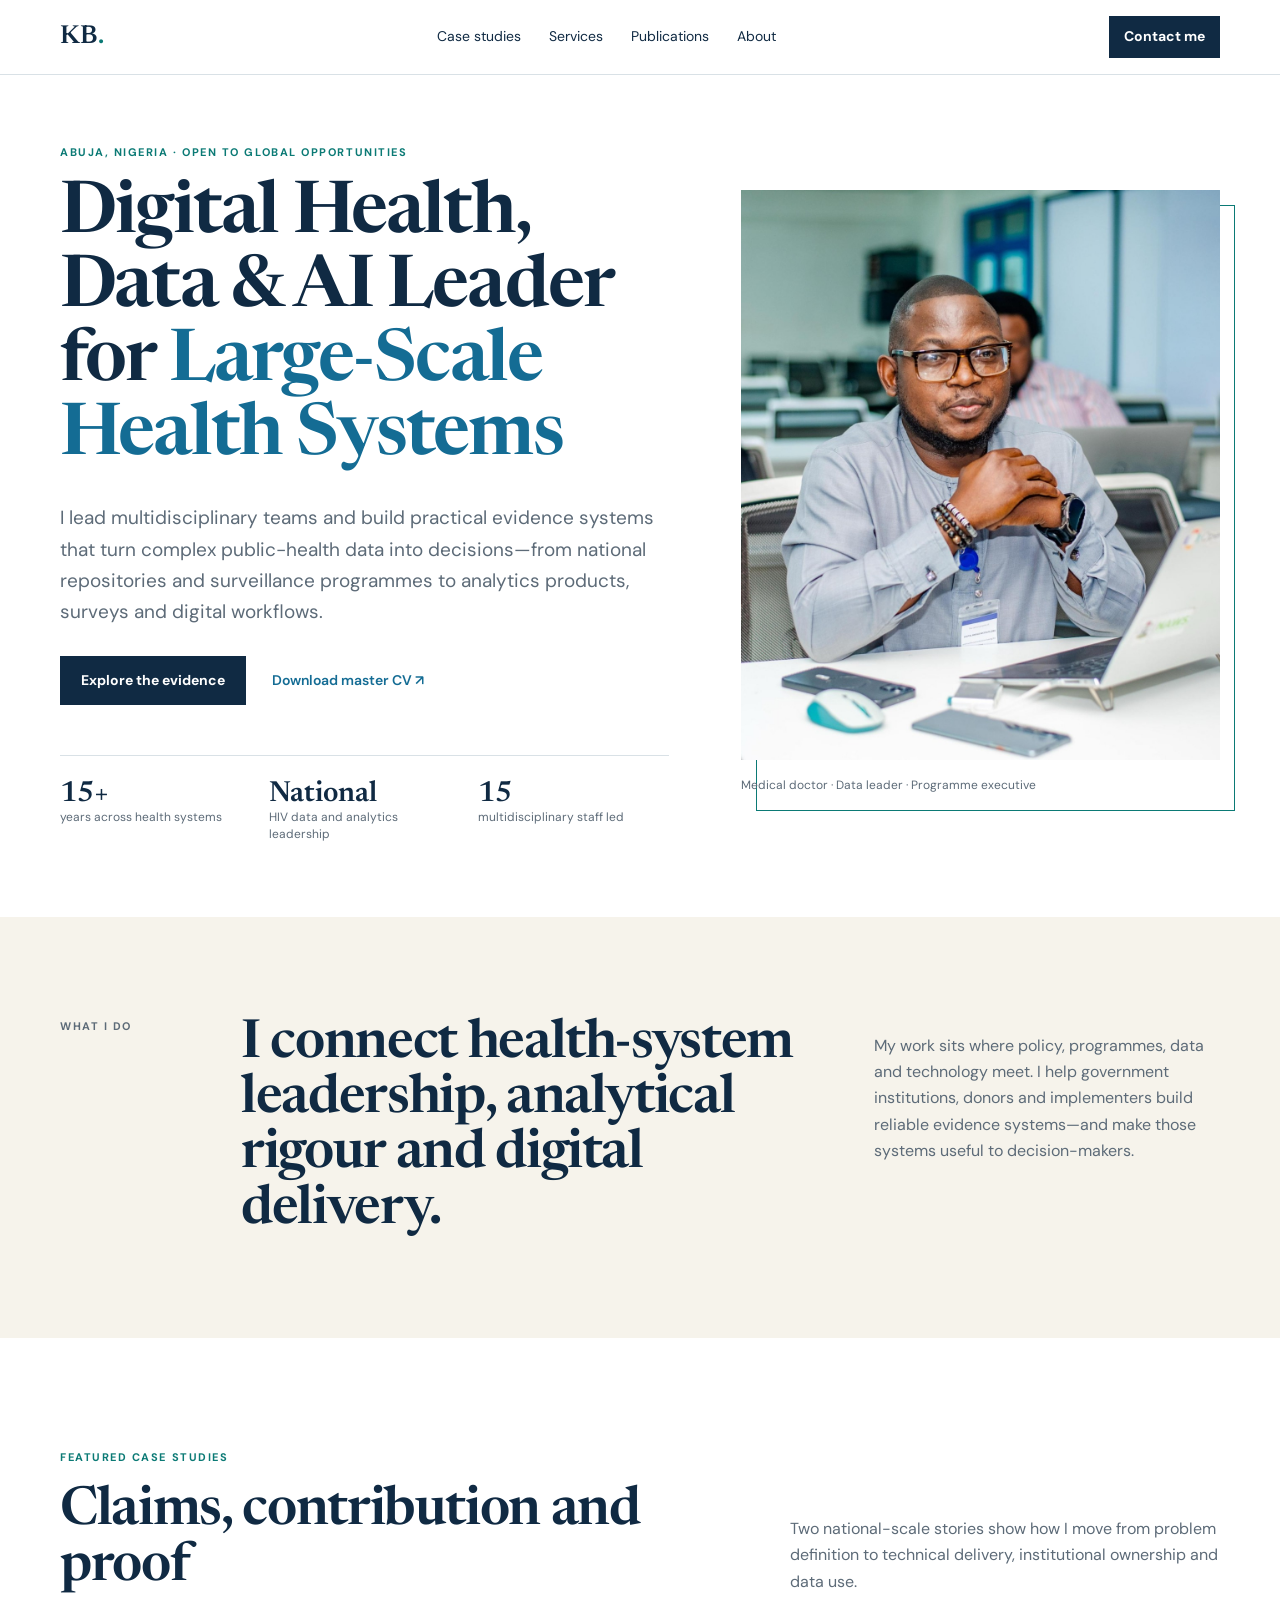
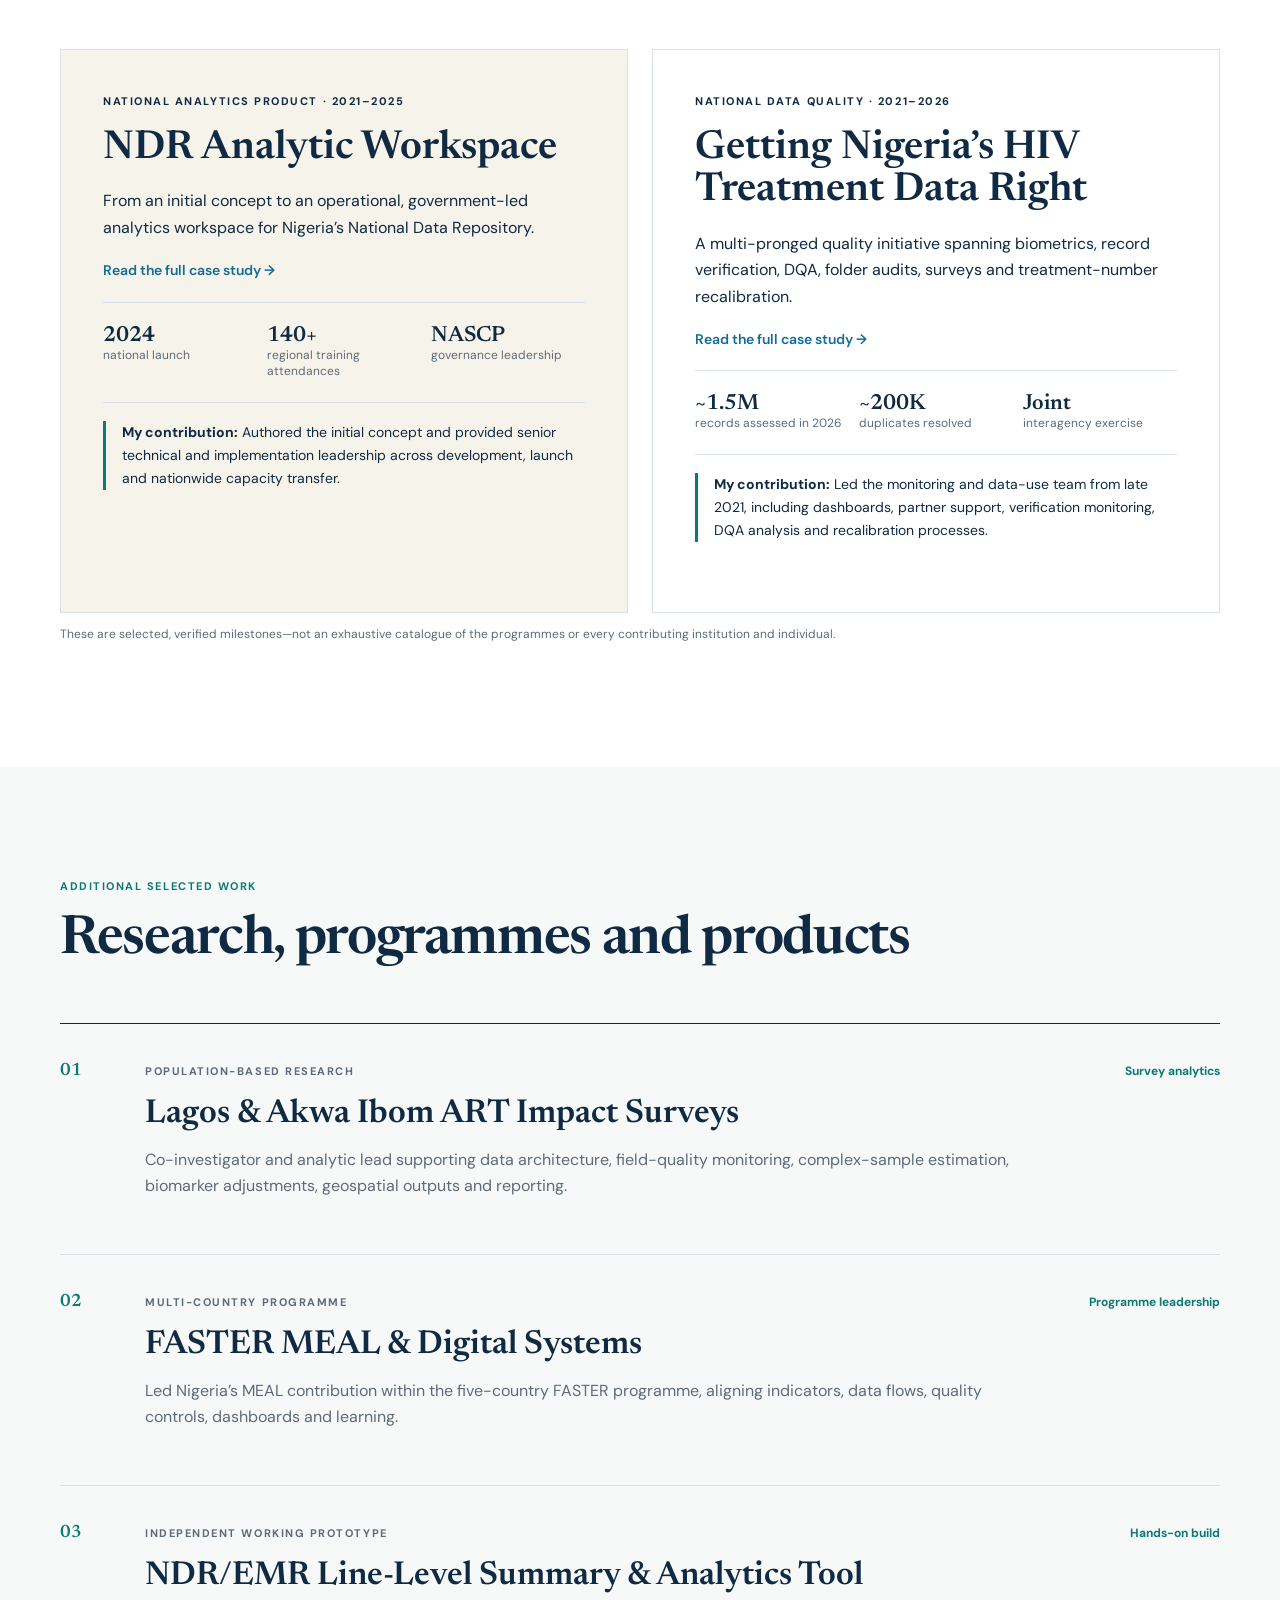
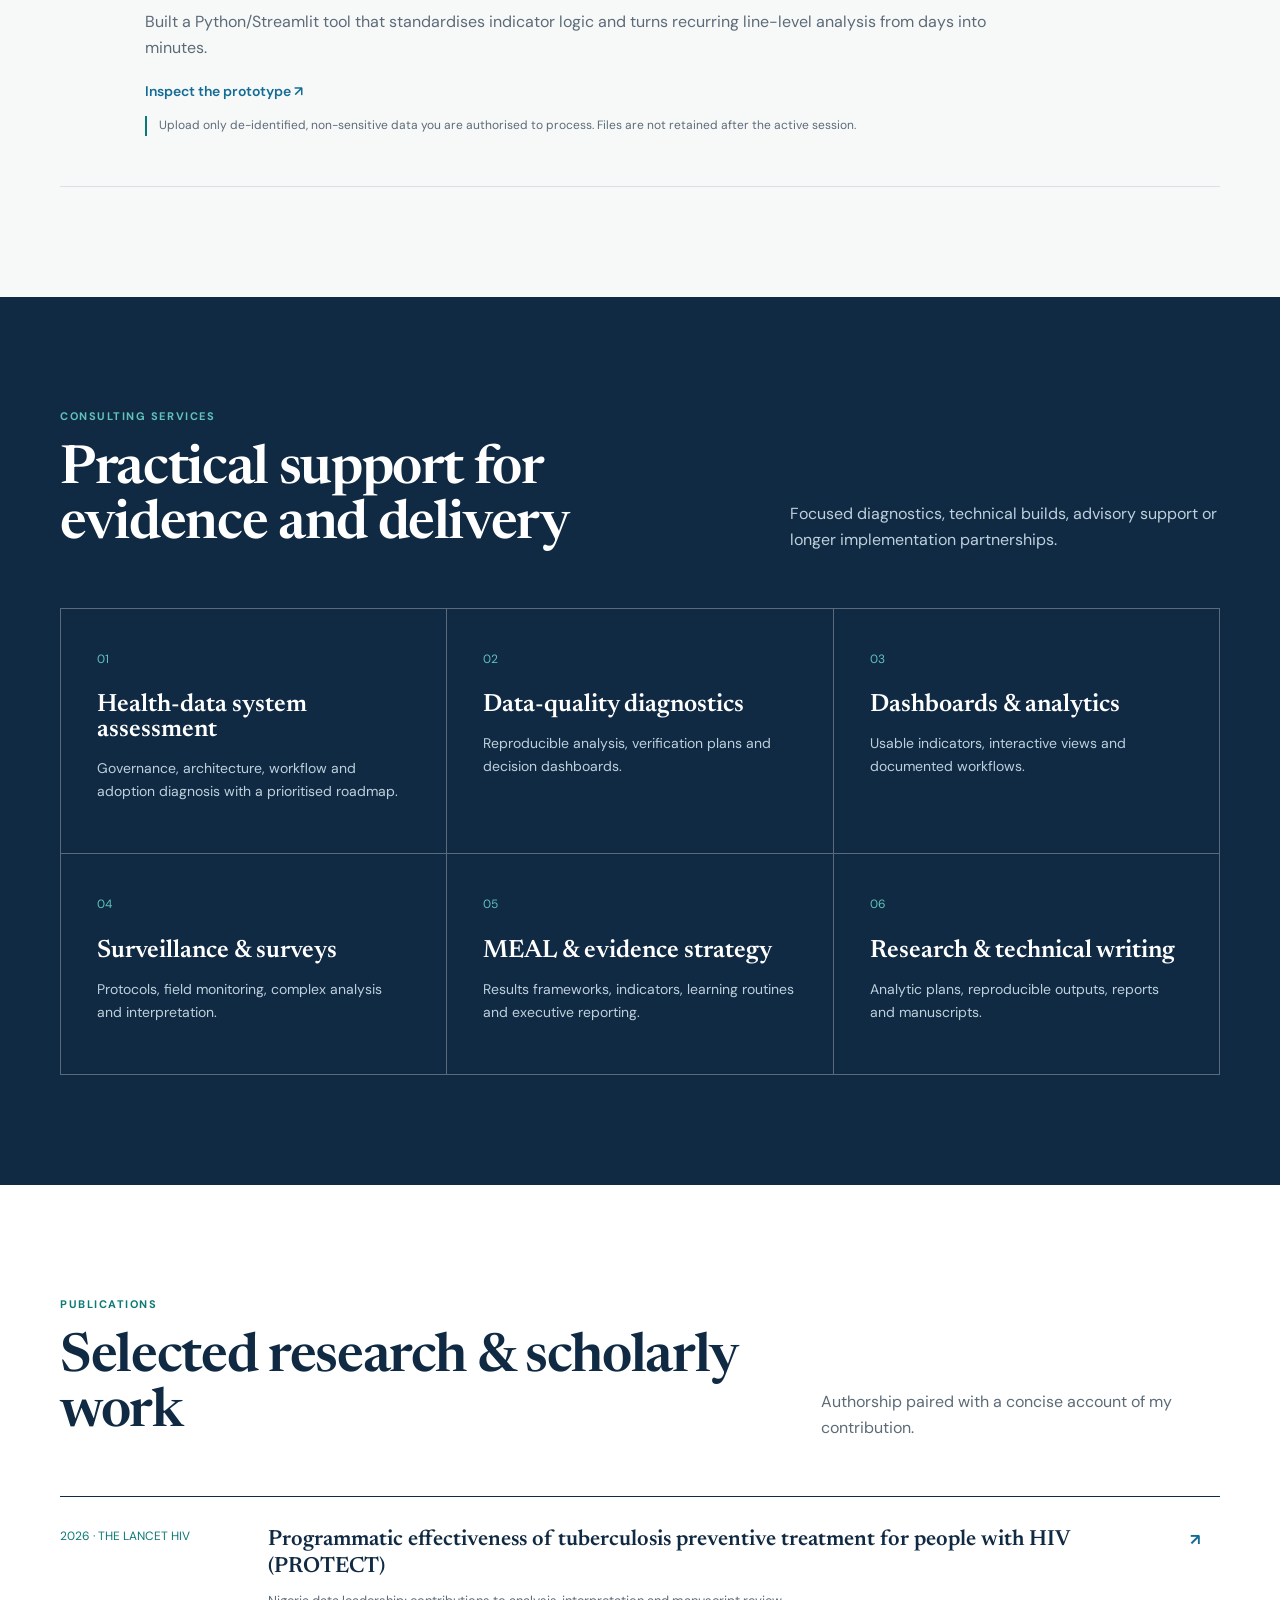
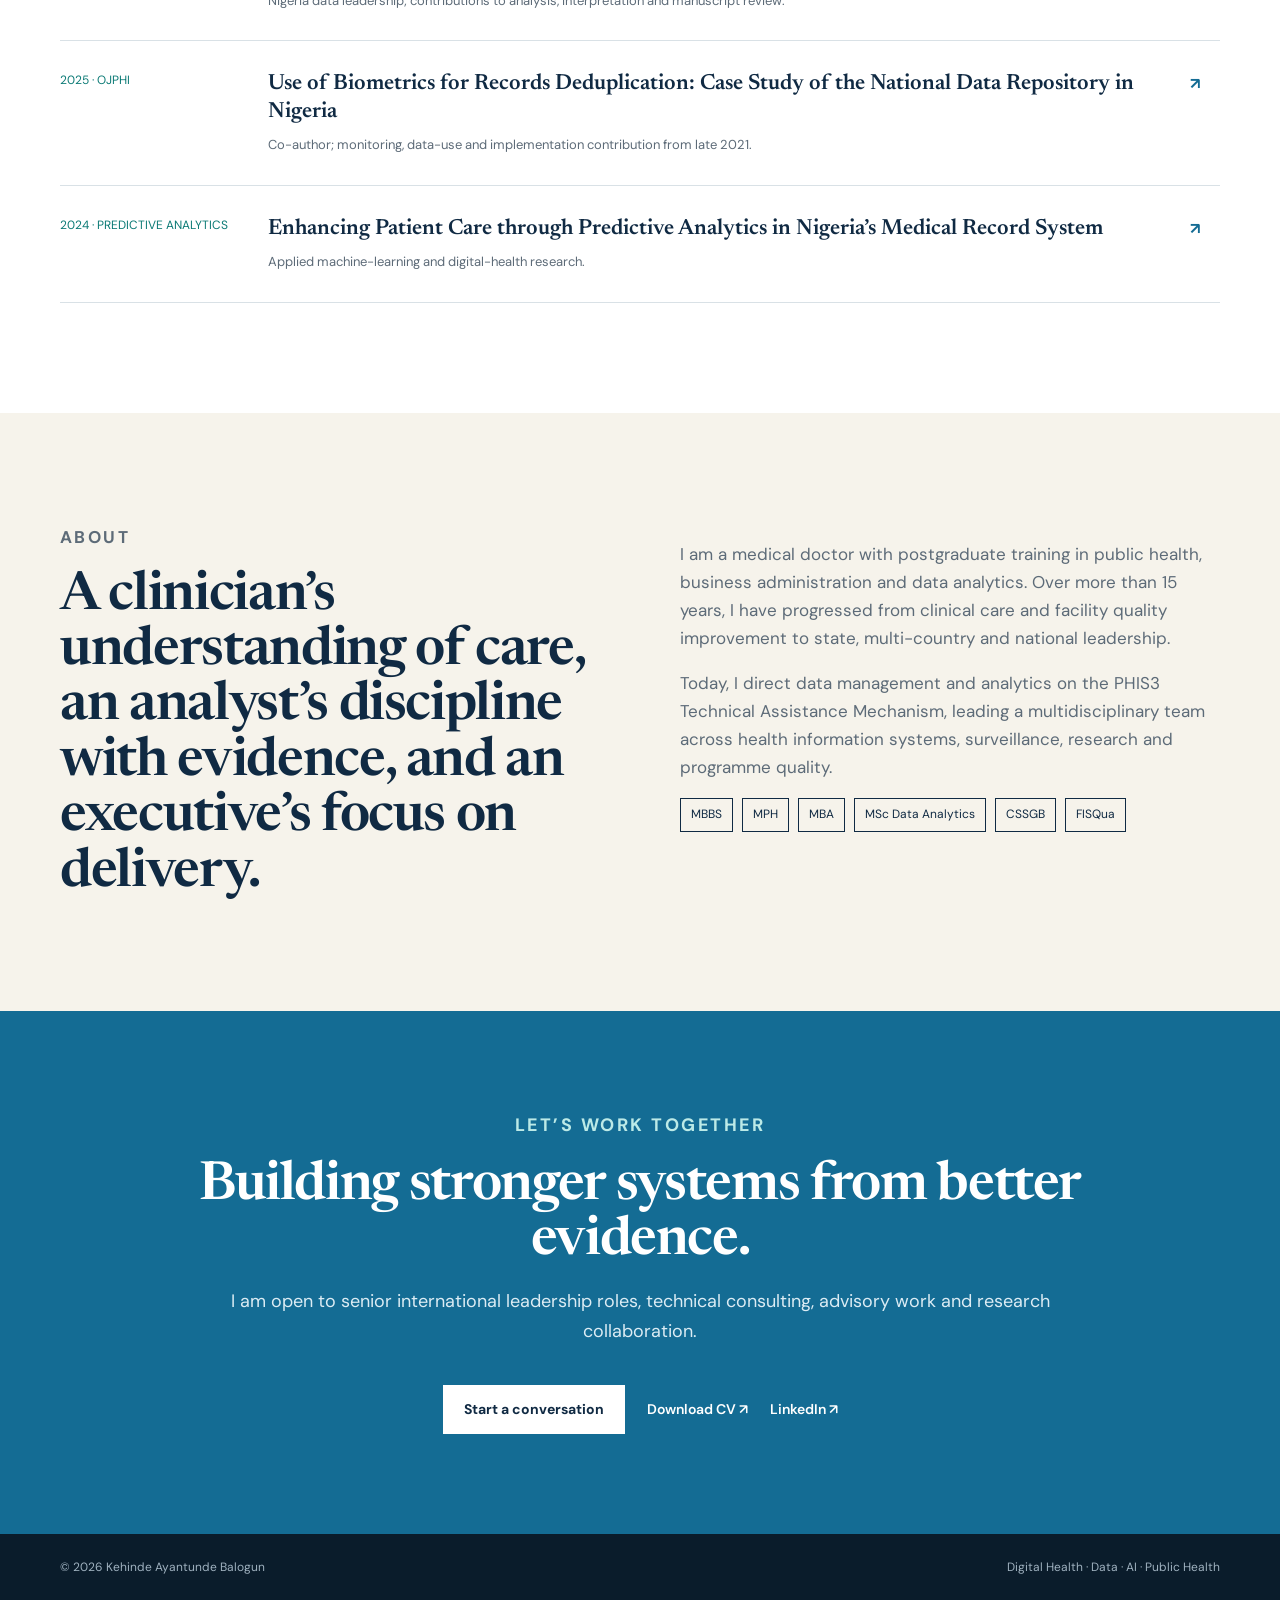
==== commit 2ae36c76: "Restore editorial hierarchy and simplify proof layout" ====
--- a/index.html
+++ b/index.html
@@ -9,12 +9,11 @@
 </head><body><a class="skip" href="#main">Skip to content</a>
 <header><nav class="nav wrap" aria-label="Primary"><a class="brand" href="#top">KB<span>.</span></a><div class="links"><a href="#cases">Case studies</a><a href="#services">Services</a><a href="#research">Publications</a><a href="#about">About</a></div><a class="btn small" href="mailto:balogunkehinde1@gmail.com">Contact me</a></nav></header>
 <main id="main">
-<section id="top" class="hero wrap"><div><p class="eyebrow">ABUJA, NIGERIA · OPEN TO GLOBAL OPPORTUNITIES</p><h1>Digital Health, Data &amp; AI Leadership for <em>Large-Scale Health Systems</em></h1><p class="lead">I lead multidisciplinary teams and build practical evidence systems that turn complex public-health data into decisions—from national repositories and surveillance programmes to analytics products, surveys and digital workflows.</p><div class="actions"><a class="btn" href="#cases">Explore the evidence</a><a class="textlink" href="assets/Kehinde_Balogun_Master_CV_2026.docx">Download master CV ↗</a></div><div class="proof"><div><strong>15+</strong><span>years across health systems</span></div><div><strong>National</strong><span>HIV data and analytics leadership</span></div><div><strong>15</strong><span>multidisciplinary staff led</span></div></div></div><figure><img src="assets/kehinde-balogun.jpg" alt="Kehinde Balogun at a professional workshop"><figcaption>Medical doctor · Data leader · Programme executive</figcaption></figure></section>
+<section id="top" class="hero wrap"><div><p class="eyebrow">ABUJA, NIGERIA · OPEN TO GLOBAL OPPORTUNITIES</p><h1>Digital Health, Data &amp; AI Leader for <em>Large-Scale Health Systems</em></h1><p class="lead">I lead multidisciplinary teams and build practical evidence systems that turn complex public-health data into decisions—from national repositories and surveillance programmes to analytics products, surveys and digital workflows.</p><div class="actions"><a class="btn" href="#cases">Explore the evidence</a><a class="textlink" href="assets/Kehinde_Balogun_Master_CV_2026.docx">Download master CV ↗</a></div><div class="proof"><div><strong>15+</strong><span>years across health systems</span></div><div><strong>National</strong><span>HIV data and analytics leadership</span></div><div><strong>15</strong><span>multidisciplinary staff led</span></div></div></div><figure><img src="assets/kehinde-balogun.jpg" alt="Kehinde Balogun at a professional workshop"><figcaption>Medical doctor · Data leader · Programme executive</figcaption></figure></section>
 <section class="statement"><div class="wrap statement-grid"><p class="eyebrow">WHAT I DO</p><h2>I connect health-system leadership, analytical rigour and digital delivery.</h2><p>My work sits where policy, programmes, data and technology meet. I help government institutions, donors and implementers build reliable evidence systems—and make those systems useful to decision-makers.</p></div></section>
-<section class="pathways wrap"><p class="eyebrow">FIND WHAT MATTERS TO YOU</p><div class="path-grid"><a href="assets/Kehinde_Balogun_Master_CV_2026.docx"><span>For employers</span><strong>Review leadership experience and credentials</strong><b>Download CV ↗</b></a><a href="#services"><span>For consulting clients</span><strong>See the problems I can help solve</strong><b>Explore services ↓</b></a><a href="#research"><span>For research collaborators</span><strong>Review publications and analytic contributions</strong><b>View research ↓</b></a></div></section>
 <section id="cases" class="section wrap"><div class="section-head"><div><p class="eyebrow">FEATURED CASE STUDIES</p><h2>Claims, contribution and proof</h2></div><p>Two national-scale stories show how I move from problem definition to technical delivery, institutional ownership and data use.</p></div><div class="case-grid">
-<article class="case featured"><p class="label">NATIONAL ANALYTICS PRODUCT · 2021–2025</p><h3>NDR Analytic Workspace</h3><p>From an initial concept to an operational, government-led analytics workspace for Nigeria’s National Data Repository.</p><div class="metrics"><span><strong>2024</strong>national launch</span><span><strong>140+</strong>regional training attendances</span><span><strong>NASCP</strong>governance leadership</span></div><p class="role"><strong>My contribution:</strong> Authored the initial concept and provided senior technical and implementation leadership across development, launch and nationwide capacity transfer.</p><a class="btn" href="case-studies/ndr-analytic-workspace.html">Read the case study</a></article>
-<article class="case"><p class="label">NATIONAL DATA QUALITY · 2021–2026</p><h3>Getting Nigeria’s HIV Treatment Data Right</h3><p>A multi-pronged quality initiative spanning biometrics, record verification, DQA, folder audits, surveys and treatment-number recalibration.</p><div class="metrics"><span><strong>~1.5M</strong>records assessed in 2026</span><span><strong>~200K</strong>duplicates resolved</span><span><strong>Joint</strong>interagency exercise</span></div><p class="role"><strong>My contribution:</strong> Led the monitoring and data-use team from late 2021, including dashboards, partner support, verification monitoring, DQA analysis and recalibration processes.</p><a class="btn" href="case-studies/getting-the-data-right.html">Read the case study</a></article></div><p class="note">These are selected, verified milestones—not an exhaustive catalogue of the programmes or every contributing institution and individual.</p></section>
+<article class="case featured"><div class="case-main"><p class="label">NATIONAL ANALYTICS PRODUCT · 2021–2025</p><h3>NDR Analytic Workspace</h3><p>From an initial concept to an operational, government-led analytics workspace for Nigeria’s National Data Repository.</p><a class="textlink" href="case-studies/ndr-analytic-workspace.html">Read the full case study →</a></div><div class="case-proof"><div class="metrics"><span><strong>2024</strong>national launch</span><span><strong>140+</strong>regional training attendances</span><span><strong>NASCP</strong>governance leadership</span></div><p class="role"><strong>My contribution:</strong> Authored the initial concept and provided senior technical and implementation leadership across development, launch and nationwide capacity transfer.</p></div></article>
+<article class="case"><div class="case-main"><p class="label">NATIONAL DATA QUALITY · 2021–2026</p><h3>Getting Nigeria’s HIV Treatment Data Right</h3><p>A multi-pronged quality initiative spanning biometrics, record verification, DQA, folder audits, surveys and treatment-number recalibration.</p><a class="textlink" href="case-studies/getting-the-data-right.html">Read the full case study →</a></div><div class="case-proof"><div class="metrics"><span><strong>~1.5M</strong>records assessed in 2026</span><span><strong>~200K</strong>duplicates resolved</span><span><strong>Joint</strong>interagency exercise</span></div><p class="role"><strong>My contribution:</strong> Led the monitoring and data-use team from late 2021, including dashboards, partner support, verification monitoring, DQA analysis and recalibration processes.</p></div></article></div><p class="note">These are selected, verified milestones—not an exhaustive catalogue of the programmes or every contributing institution and individual.</p></section>
 <section class="section pale"><div class="wrap"><div class="section-head"><div><p class="eyebrow">ADDITIONAL SELECTED WORK</p><h2>Research, programmes and products</h2></div></div><div class="work">
 <article><span>01</span><div><p class="label">POPULATION-BASED RESEARCH</p><h3>Lagos &amp; Akwa Ibom ART Impact Surveys</h3><p>Co-investigator and analytic lead supporting data architecture, field-quality monitoring, complex-sample estimation, biomarker adjustments, geospatial outputs and reporting.</p></div><b>Survey analytics</b></article>
 <article><span>02</span><div><p class="label">MULTI-COUNTRY PROGRAMME</p><h3>FASTER MEAL &amp; Digital Systems</h3><p>Led Nigeria’s MEAL contribution within the five-country FASTER programme, aligning indicators, data flows, quality controls, dashboards and learning.</p></div><b>Programme leadership</b></article>
--- a/assets/style.css
+++ b/assets/style.css
@@ -1 +1,4 @@
-:root{--ink:#102a43;--blue:#146c94;--teal:#0b7a75;--cream:#f6f3eb;--paper:#fff;--muted:#5d6b78;--line:#d9e1e6;--serif:'Newsreader',Georgia,serif;--sans:'DM Sans',Arial,sans-serif}*{box-sizing:border-box}html{scroll-behavior:smooth}body{margin:0;background:var(--paper);color:var(--ink);font-family:var(--sans);font-size:16px;line-height:1.65}.container{width:min(1160px,calc(100% - 48px));margin:auto}.nav-wrap{position:sticky;top:0;z-index:10;background:rgba(255,255,255,.94);backdrop-filter:blur(10px);border-bottom:1px solid rgba(217,225,230,.8)}.nav{height:74px;display:flex;align-items:center;justify-content:space-between}.brand{font:600 26px var(--serif);color:var(--ink);text-decoration:none}.brand span{color:var(--teal)}.nav-links{display:flex;gap:28px}.nav-links a{font-size:14px;color:var(--ink);text-decoration:none}.button{display:inline-block;background:var(--ink);color:#fff;text-decoration:none;padding:13px 21px;border-radius:2px;font-size:14px;font-weight:600;letter-spacing:.01em}.button:hover{background:var(--blue)}.button-small{padding:9px 15px}.hero{min-height:720px;display:grid;grid-template-columns:1.12fr .88fr;gap:72px;align-items:center;padding-top:68px;padding-bottom:74px}.eyebrow{font-size:12px;font-weight:700;letter-spacing:.16em;color:var(--teal);margin:0 0 18px}.hero h1,.section h2,.statement h2,.cta h2{font:600 clamp(42px,5.6vw,76px)/1.03 var(--serif);letter-spacing:-.025em;margin:0}.hero h1 em{color:var(--blue);font-style:normal}.lead{font-size:19px;color:var(--muted);max-width:670px;margin:28px 0}.hero-actions{display:flex;align-items:center;gap:26px}.text-link{font-weight:600;color:var(--blue);text-decoration:none;font-size:14px}.proof-strip{margin-top:50px;padding-top:24px;border-top:1px solid var(--line);display:grid;grid-template-columns:repeat(3,1fr);gap:18px}.proof-strip strong{display:block;font:600 30px var(--serif)}.proof-strip span{display:block;font-size:12px;color:var(--muted);line-height:1.4}.portrait{margin:0;position:relative}.portrait img{display:block;width:100%;height:570px;object-fit:cover;object-position:54% center;filter:saturate(.88) contrast(1.02)}.portrait:after{content:'';position:absolute;inset:15px -15px -15px 15px;border:1px solid var(--teal);z-index:-1}.portrait figcaption{font-size:12px;color:var(--muted);margin-top:16px}.statement{background:var(--cream);padding:100px 0}.statement-grid{display:grid;grid-template-columns:.25fr 1.1fr .65fr;gap:48px;align-items:start}.statement h2,.section h2,.cta h2{font-size:clamp(35px,4.2vw,56px)}.statement-copy p{margin:0;color:var(--muted);font-size:17px}.section{padding:110px 0}.section-head{display:flex;justify-content:space-between;align-items:end;gap:40px;margin-bottom:54px}.section-head>p{max-width:430px;color:var(--muted);margin:0}.projects{border-top:1px solid var(--ink)}.project{display:grid;grid-template-columns:70px 1fr 160px;gap:26px;padding:40px 0;border-bottom:1px solid var(--line);position:relative}.project-number{font:600 18px var(--serif);color:var(--teal)}.project h3{font:600 34px/1.1 var(--serif);margin:2px 0 16px}.project p{max-width:760px;color:var(--muted)}.project ul{padding-left:20px;color:var(--muted)}.project-type{font-size:11px!important;letter-spacing:.13em;font-weight:700;text-transform:uppercase;color:var(--blue)!important;margin:0}.project-tag{font-size:12px;text-align:right;color:var(--teal);font-weight:600}.metric{font-weight:700;color:var(--ink)!important}.privacy{font-size:12px;border-left:2px solid var(--teal);padding-left:12px}.expertise-section{background:var(--ink);color:#fff}.expertise-section .eyebrow{color:#61c2bd}.expertise-grid{display:grid;grid-template-columns:repeat(3,1fr);border-top:1px solid rgba(255,255,255,.3);border-left:1px solid rgba(255,255,255,.3)}.expertise-grid>div{padding:36px;border-right:1px solid rgba(255,255,255,.3);border-bottom:1px solid rgba(255,255,255,.3);min-height:230px}.expertise-grid span{color:#61c2bd;font-size:12px}.expertise-grid h3{font:600 25px var(--serif);margin:24px 0 10px}.expertise-grid p{font-size:14px;color:#bed0dc}.publication-list{border-top:1px solid var(--ink)}.publication-list a{display:grid;grid-template-columns:180px 1fr 30px;gap:28px;padding:30px 0;border-bottom:1px solid var(--line);text-decoration:none;color:var(--ink)}.publication-list span{font-size:12px;color:var(--teal);text-transform:uppercase;letter-spacing:.08em}.publication-list strong{font:600 22px/1.25 var(--serif)}.publication-list b{color:var(--blue)}.about-section{background:var(--cream)}.about-grid{display:grid;grid-template-columns:1fr 1fr;gap:80px}.about-grid p{color:var(--muted);font-size:17px}.credentials{display:flex;flex-wrap:wrap;gap:9px;margin-top:30px}.credentials span{font-size:12px;border:1px solid var(--ink);padding:6px 10px}.cta{background:var(--blue);color:#fff;padding:100px 0}.cta .eyebrow{color:#bceae7}.cta .container{max-width:900px;text-align:center}.cta p:not(.eyebrow){font-size:18px;color:#dcecf4}.cta .button-light{background:#fff;color:var(--ink);margin:22px 24px 0 0}.text-link.light{color:#fff}footer{background:#0a1c2b;color:#9fb1bf;padding:24px 0;font-size:12px}footer .container{display:flex;justify-content:space-between}@media(max-width:850px){.nav-links{display:none}.hero{grid-template-columns:1fr;gap:42px;padding-top:50px}.portrait{order:-1;max-width:520px}.portrait img{height:430px}.statement-grid,.about-grid{grid-template-columns:1fr}.statement-grid{gap:22px}.section-head{display:block}.section-head>p{margin-top:20px}.project{grid-template-columns:45px 1fr}.project-tag{display:none}.expertise-grid{grid-template-columns:1fr 1fr}.publication-list a{grid-template-columns:1fr}.proof-strip{gap:10px}}@media(max-width:540px){.container{width:min(100% - 28px,1160px)}.hero{min-height:auto}.hero h1{font-size:46px}.lead{font-size:17px}.hero-actions{align-items:flex-start;flex-direction:column}.portrait img{height:340px}.proof-strip{grid-template-columns:1fr}.statement,.section,.cta{padding:74px 0}.project{grid-template-columns:1fr}.project-number{margin-bottom:-12px}.expertise-grid{grid-template-columns:1fr}.expertise-grid>div{min-height:auto}.publication-list strong{font-size:20px}footer .container{display:block}footer span{display:block;margin:4px 0}}
+:root{--ink:#102a43;--blue:#146c94;--teal:#0b7a75;--cream:#f6f3eb;--paper:#fff;--pale:#f7f9f9;--muted:#5d6b78;--line:#d9e1e6;--serif:'Newsreader',Georgia,serif;--sans:'DM Sans',Arial,sans-serif}*{box-sizing:border-box}html{scroll-behavior:smooth}body{margin:0;color:var(--ink);font:16px/1.65 var(--sans)}.wrap{width:min(1160px,calc(100% - 48px));margin:auto}.skip{position:fixed;top:-80px;left:16px;z-index:20;background:var(--ink);color:#fff;padding:10px}.skip:focus{top:10px}a:focus-visible{outline:3px solid #f3b844;outline-offset:4px}header{position:sticky;top:0;z-index:10;background:#fffffff2;border-bottom:1px solid var(--line);backdrop-filter:blur(10px)}.nav{height:74px;display:flex;align-items:center;justify-content:space-between}.brand{font:600 26px var(--serif);color:var(--ink);text-decoration:none}.brand span,.eyebrow{color:var(--teal)}.links{display:flex;gap:28px}.links a,.textlink{color:var(--blue);font-size:14px;font-weight:600;text-decoration:none}.links a{color:var(--ink);font-weight:400}.btn{display:inline-block;background:var(--ink);color:#fff;text-decoration:none;padding:13px 21px;font-size:14px;font-weight:700}.btn:hover{background:var(--blue)}.small{padding:9px 15px}.hero{min-height:720px;display:grid;grid-template-columns:1.12fr .88fr;gap:72px;align-items:center;padding:68px 0 74px}.eyebrow,.label{font-size:11px;font-weight:700;letter-spacing:.14em;margin:0 0 18px}.hero h1,h2,.page-hero h1{font:600 clamp(42px,5.6vw,76px)/1.03 var(--serif);letter-spacing:-.025em;margin:0}.hero h1 em{color:var(--blue);font-style:normal}.lead{font-size:19px;color:var(--muted);margin:28px 0}.actions{display:flex;align-items:center;gap:26px}.proof{margin-top:50px;padding-top:24px;border-top:1px solid var(--line);display:grid;grid-template-columns:repeat(3,1fr);gap:18px}.proof strong{display:block;font:600 29px var(--serif)}.proof span,.metrics span{display:block;font-size:12px;color:var(--muted);line-height:1.4}.hero figure{margin:0;position:relative}.hero img{width:100%;height:570px;object-fit:cover;object-position:54%;display:block}.hero figure:after{content:'';position:absolute;inset:15px -15px -15px 15px;border:1px solid var(--teal);z-index:-1}.hero figcaption{font-size:12px;color:var(--muted);margin-top:16px}.statement{background:var(--cream);padding:100px 0}.statement-grid{display:grid;grid-template-columns:.25fr 1.1fr .65fr;gap:48px}.statement-grid h2,.section h2,.cta h2{font-size:clamp(35px,4.2vw,56px)}.statement p{color:var(--muted)}.pathways{padding:56px 0 16px}.path-grid{display:grid;grid-template-columns:repeat(3,1fr);border-top:1px solid var(--ink);border-left:1px solid var(--line)}.path-grid a{min-height:205px;padding:28px;display:flex;flex-direction:column;border-right:1px solid var(--line);border-bottom:1px solid var(--line);color:var(--ink);text-decoration:none}.path-grid a:hover{background:#eef5f6}.path-grid span{font-size:11px;color:var(--teal);font-weight:700;text-transform:uppercase}.path-grid strong{font:600 25px/1.15 var(--serif);margin:20px 0}.path-grid b{margin-top:auto;color:var(--blue);font-size:13px}.section{padding:110px 0}.section-head{display:flex;justify-content:space-between;align-items:end;gap:40px;margin-bottom:54px}.section-head>p{max-width:430px;color:var(--muted);margin:0}.case-grid{display:grid;grid-template-columns:1fr 1fr;gap:24px}.case{border:1px solid var(--line);padding:42px;display:flex;flex-direction:column}.case.featured{background:var(--cream)}.case h3{font:600 40px/1.06 var(--serif);margin:4px 0 18px}.case>p{color:var(--muted)}.case .btn{align-self:flex-start;margin-top:auto}.metrics{display:grid;grid-template-columns:repeat(3,1fr);gap:10px;border-block:1px solid var(--line);padding:22px 0;margin:18px 0}.metrics strong{display:block;font:600 22px var(--serif);color:var(--ink)}.role{font-size:14px;border-left:3px solid var(--teal);padding-left:16px;margin-bottom:28px}.note,.privacy{font-size:12px;color:var(--muted)}.privacy{border-left:2px solid var(--teal);padding-left:12px}.pale{background:var(--pale)}.work{border-top:1px solid var(--ink)}.work article{display:grid;grid-template-columns:60px 1fr 160px;gap:25px;padding:38px 0;border-bottom:1px solid var(--line)}.work article>span{font:600 18px var(--serif);color:var(--teal)}.work h3{font:600 33px var(--serif);margin:2px 0 12px}.work p{color:var(--muted)}.work article>b{text-align:right;font-size:12px;color:var(--teal)}.dark{background:var(--ink);color:#fff}.dark .eyebrow{color:#61c2bd}.dark .section-head>p,.dark p{color:#bed0dc}.service-grid{display:grid;grid-template-columns:repeat(3,1fr);border-top:1px solid #ffffff4d;border-left:1px solid #ffffff4d}.service-grid>div{padding:36px;border-right:1px solid #ffffff4d;border-bottom:1px solid #ffffff4d;min-height:220px}.service-grid span{color:#61c2bd;font-size:12px}.service-grid h3{font:600 25px var(--serif);margin:22px 0 10px}.service-grid p{font-size:14px}.pubs{border-top:1px solid var(--ink)}.pubs a{display:grid;grid-template-columns:180px 1fr 30px;gap:28px;padding:30px 0;border-bottom:1px solid var(--line);color:var(--ink);text-decoration:none}.pubs span{font-size:12px;color:var(--teal)}.pubs strong{font:600 22px/1.25 var(--serif)}.pubs small{display:block;font:400 13px/1.5 var(--sans);color:var(--muted);margin-top:9px}.pubs b{color:var(--blue)}.about{display:grid;grid-template-columns:1fr 1fr;gap:80px}.about p{font-size:17px}.credentials{display:flex;flex-wrap:wrap;gap:9px}.credentials span{font-size:12px;border:1px solid var(--ink);padding:6px 10px}.cta{background:var(--blue);color:#fff;padding:100px 0;text-align:center}.cta .wrap{max-width:930px}.cta .eyebrow{color:#bceae7}.cta p{color:#dcecf4;font-size:18px}.light{background:#fff;color:var(--ink);margin:20px 18px 0}.white{color:#fff;margin-right:18px}footer{background:#0a1c2b;color:#9fb1bf;padding:24px 0;font-size:12px}footer .wrap{display:flex;justify-content:space-between}
+/* case studies */.case-page header{position:static}.page-hero{background:var(--cream);padding:85px 0}.breadcrumb{display:inline-block;color:var(--teal);font-size:13px;text-decoration:none;margin-bottom:40px}.page-hero-grid{display:grid;grid-template-columns:1.25fr .75fr;gap:70px;align-items:end}.page-hero h1{font-size:clamp(48px,6vw,78px)}.role-card{background:var(--ink);color:#fff;padding:30px}.role-card span{font-size:11px;color:#61c2bd;letter-spacing:.13em}.role-card strong{display:block;font:600 25px/1.2 var(--serif);margin:12px 0 22px}.role-card p{font-size:13px;color:#bed0dc;margin:0}.case-body{display:grid;grid-template-columns:minmax(0,1fr) 310px;gap:75px;align-items:start}.prose h2{font:600 39px/1.1 var(--serif);margin:60px 0 18px}.prose h2:first-child{margin-top:0}.prose h3{font:600 24px var(--serif);margin:6px 0}.prose p,.prose li{color:var(--muted)}.timeline{border-left:2px solid var(--teal);margin:30px 0;padding-left:28px}.timeline div{position:relative;padding-bottom:28px}.timeline div:before{content:'';position:absolute;width:11px;height:11px;background:var(--teal);border:3px solid #fff;border-radius:50%;left:-35px;top:7px}.timeline time{font-size:11px;color:var(--teal);font-weight:700;letter-spacing:.12em}.impact,.process{display:grid;grid-template-columns:repeat(3,1fr);gap:12px;margin:28px 0}.impact div{background:var(--cream);padding:23px}.impact strong{display:block;font:600 27px var(--serif)}.impact span{font-size:12px;color:var(--muted)}.process{grid-template-columns:repeat(2,1fr)}.process div{border:1px solid var(--line);padding:23px}.process span{color:var(--teal);font:600 17px var(--serif)}.process p{font-size:14px;margin-bottom:0}.attribution{background:var(--ink);padding:30px;margin:38px 0}.attribution p{color:#d2e0e8;margin:0}.sidebar{position:sticky;top:25px}.sidebox{border-top:3px solid var(--teal);background:#eef5f6;padding:25px;margin-bottom:20px}.sidebox h2{font:600 24px var(--serif);margin:0 0 12px}.sidebox a{display:block;padding:9px 0;border-bottom:1px solid #cbdadc;color:var(--blue);font-size:13px;text-decoration:none}.sidebox p{font-size:12px;color:var(--muted)}.next{display:flex;justify-content:space-between;border-top:1px solid var(--line);padding-top:30px;margin-top:60px}.next a{color:var(--blue);font-weight:700;text-decoration:none}
+@media(max-width:900px){.links{display:none}.hero,.page-hero-grid,.case-body,.statement-grid,.about{grid-template-columns:1fr}.hero{gap:42px;padding-top:50px}.hero figure{order:-1;max-width:520px}.hero img{height:430px}.section-head{display:block}.section-head>p{margin-top:18px}.path-grid,.case-grid{grid-template-columns:1fr}.path-grid a{min-height:155px}.work article{grid-template-columns:45px 1fr}.work article>b{display:none}.service-grid{grid-template-columns:1fr 1fr}.pubs a{grid-template-columns:1fr}.sidebar{position:static;order:-1}}
+@media(max-width:560px){.wrap{width:min(100% - 28px,1160px)}.small{display:none}.hero{min-height:auto}.hero h1{font-size:44px}.hero img{height:340px}.actions{align-items:flex-start;flex-direction:column}.proof,.metrics,.impact,.process{grid-template-columns:1fr}.section,.statement,.cta{padding:72px 0}.case{padding:28px}.work article{grid-template-columns:1fr}.service-grid{grid-template-columns:1fr}.page-hero h1{font-size:44px}.next{display:block}.next a{display:block;margin-top:12px}footer .wrap{display:block}}
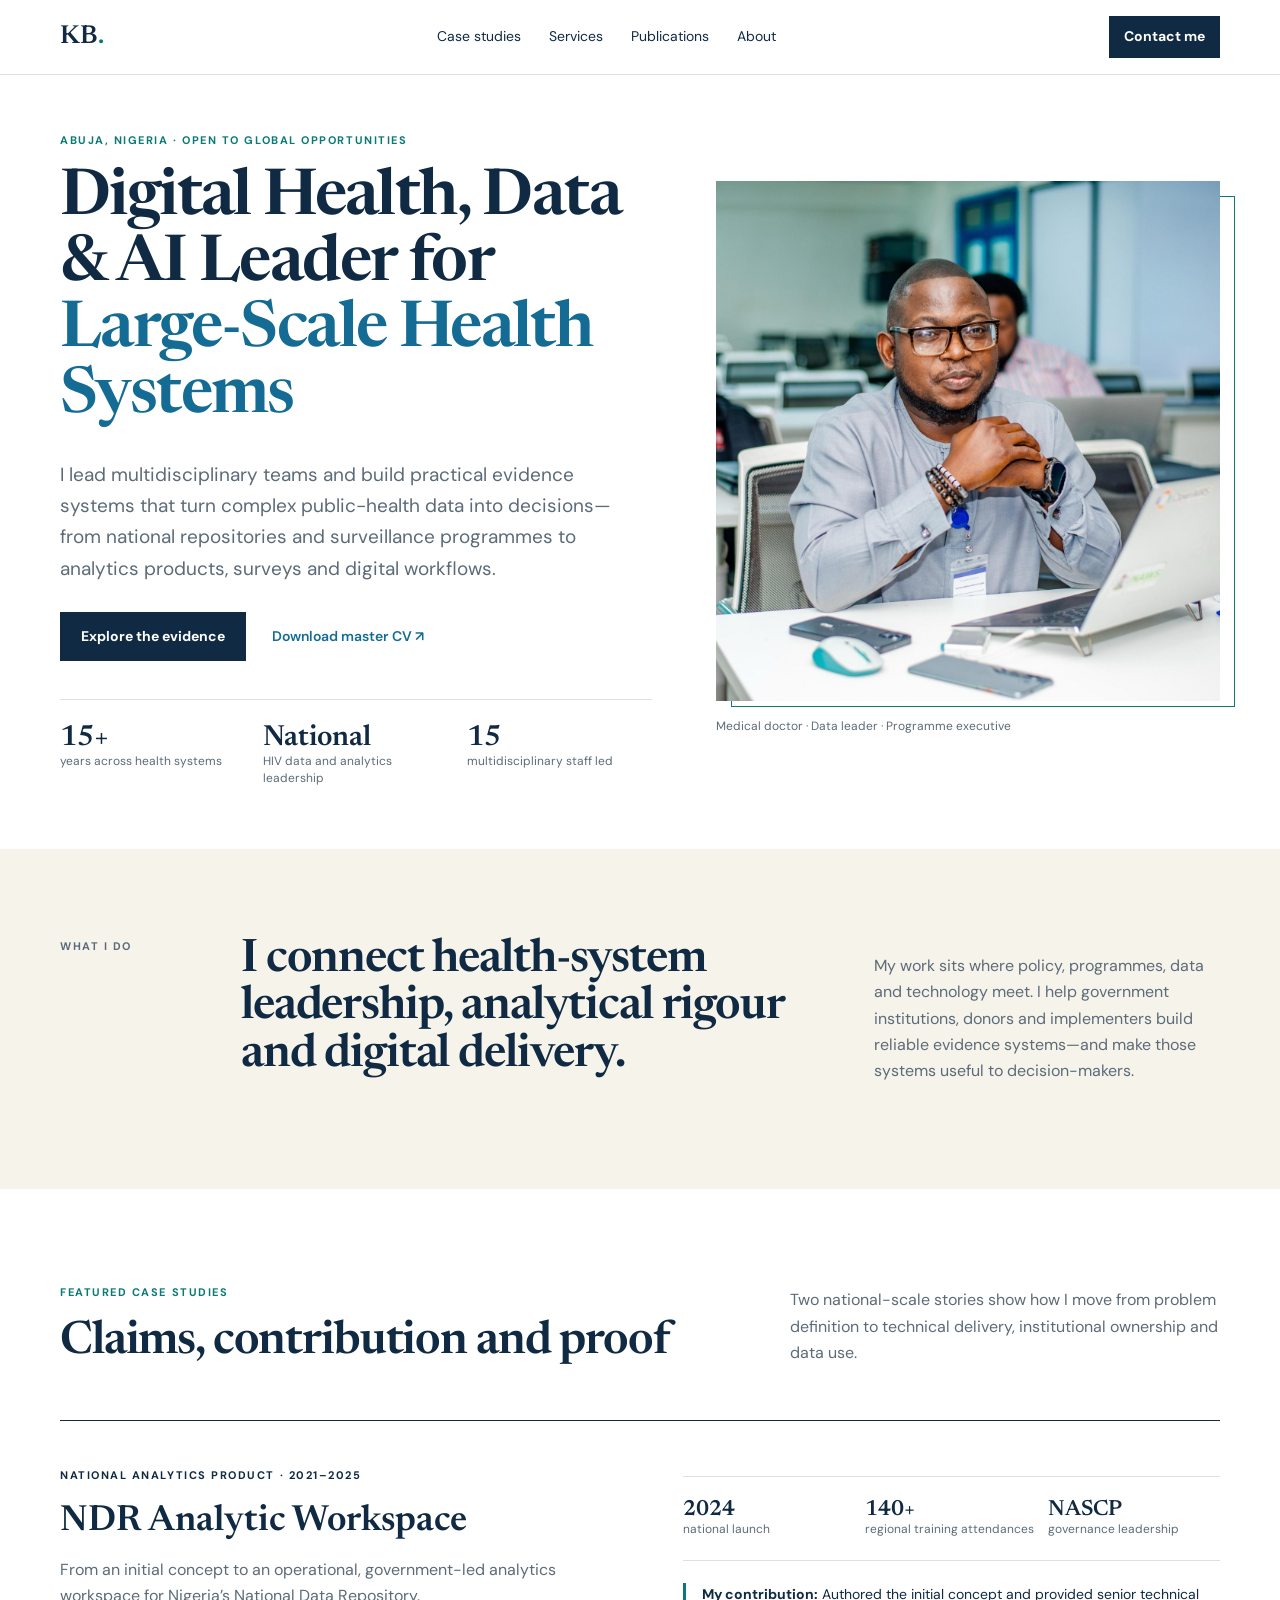
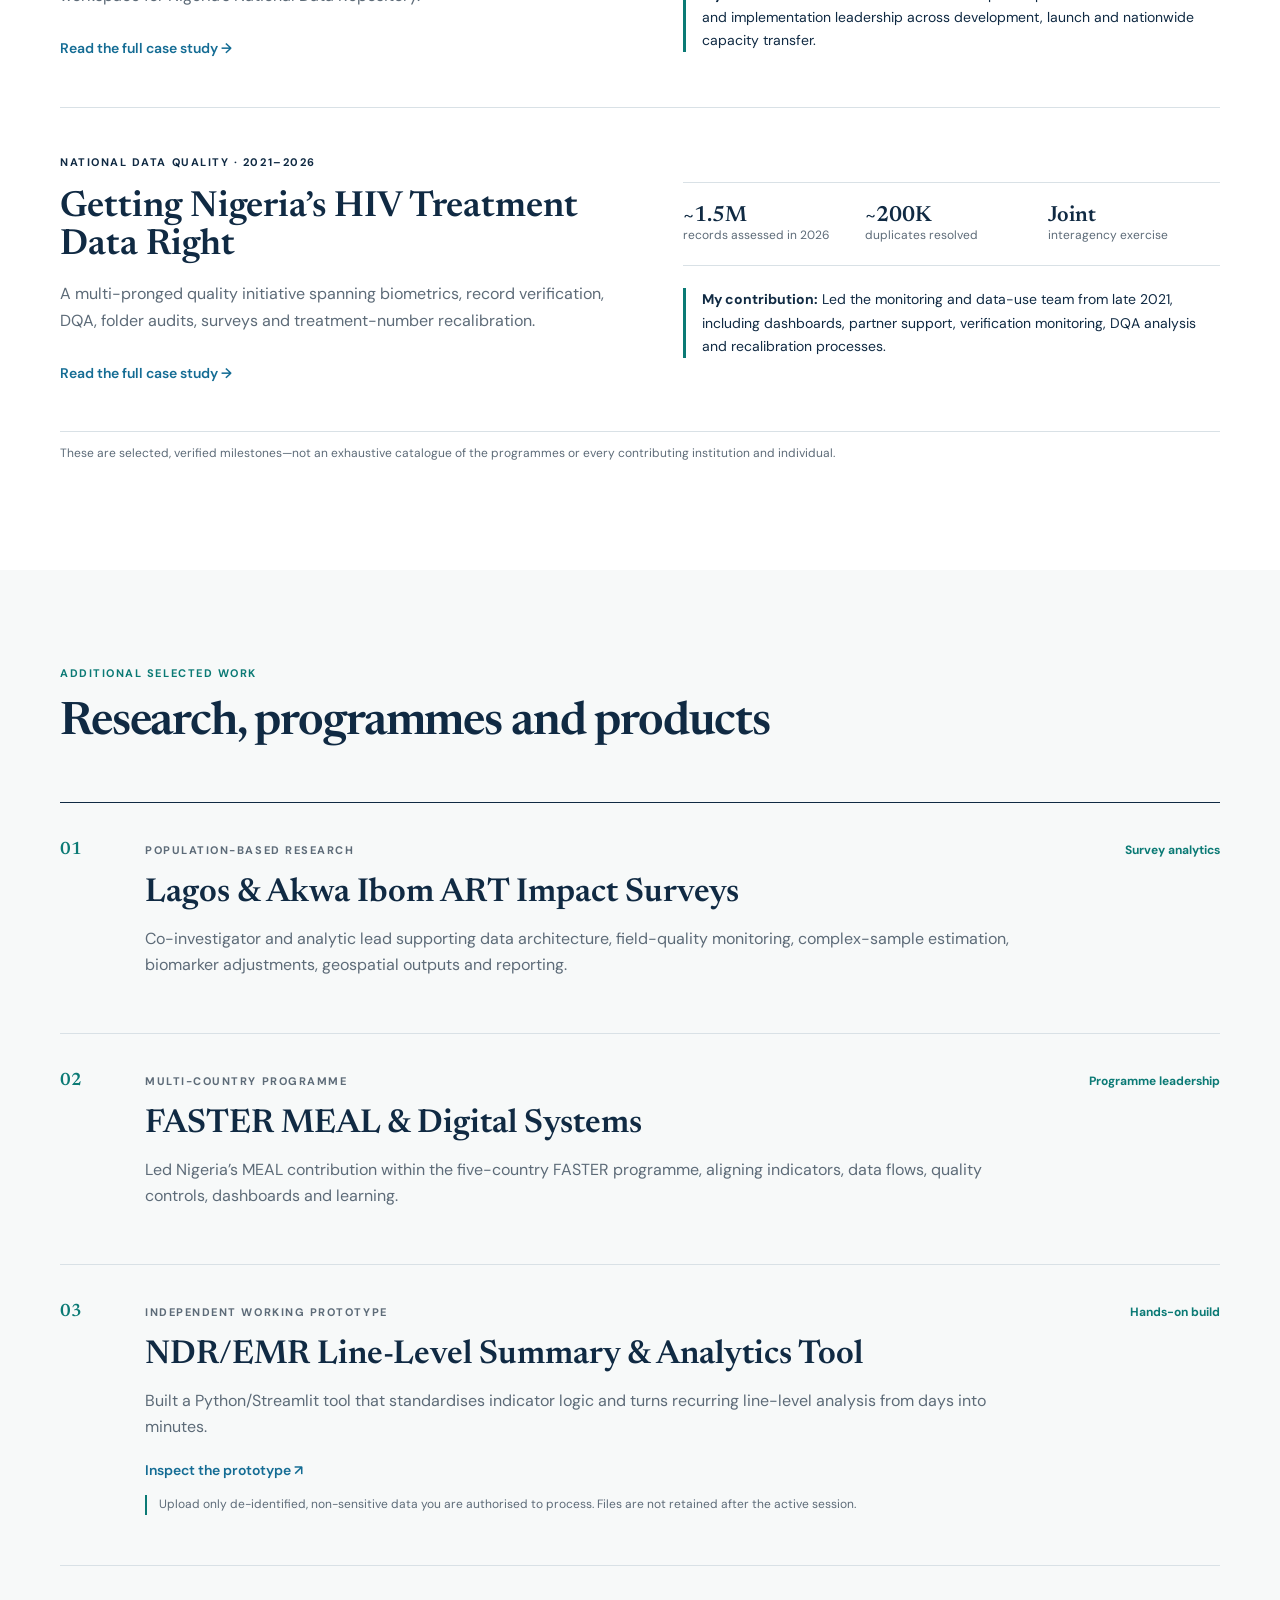
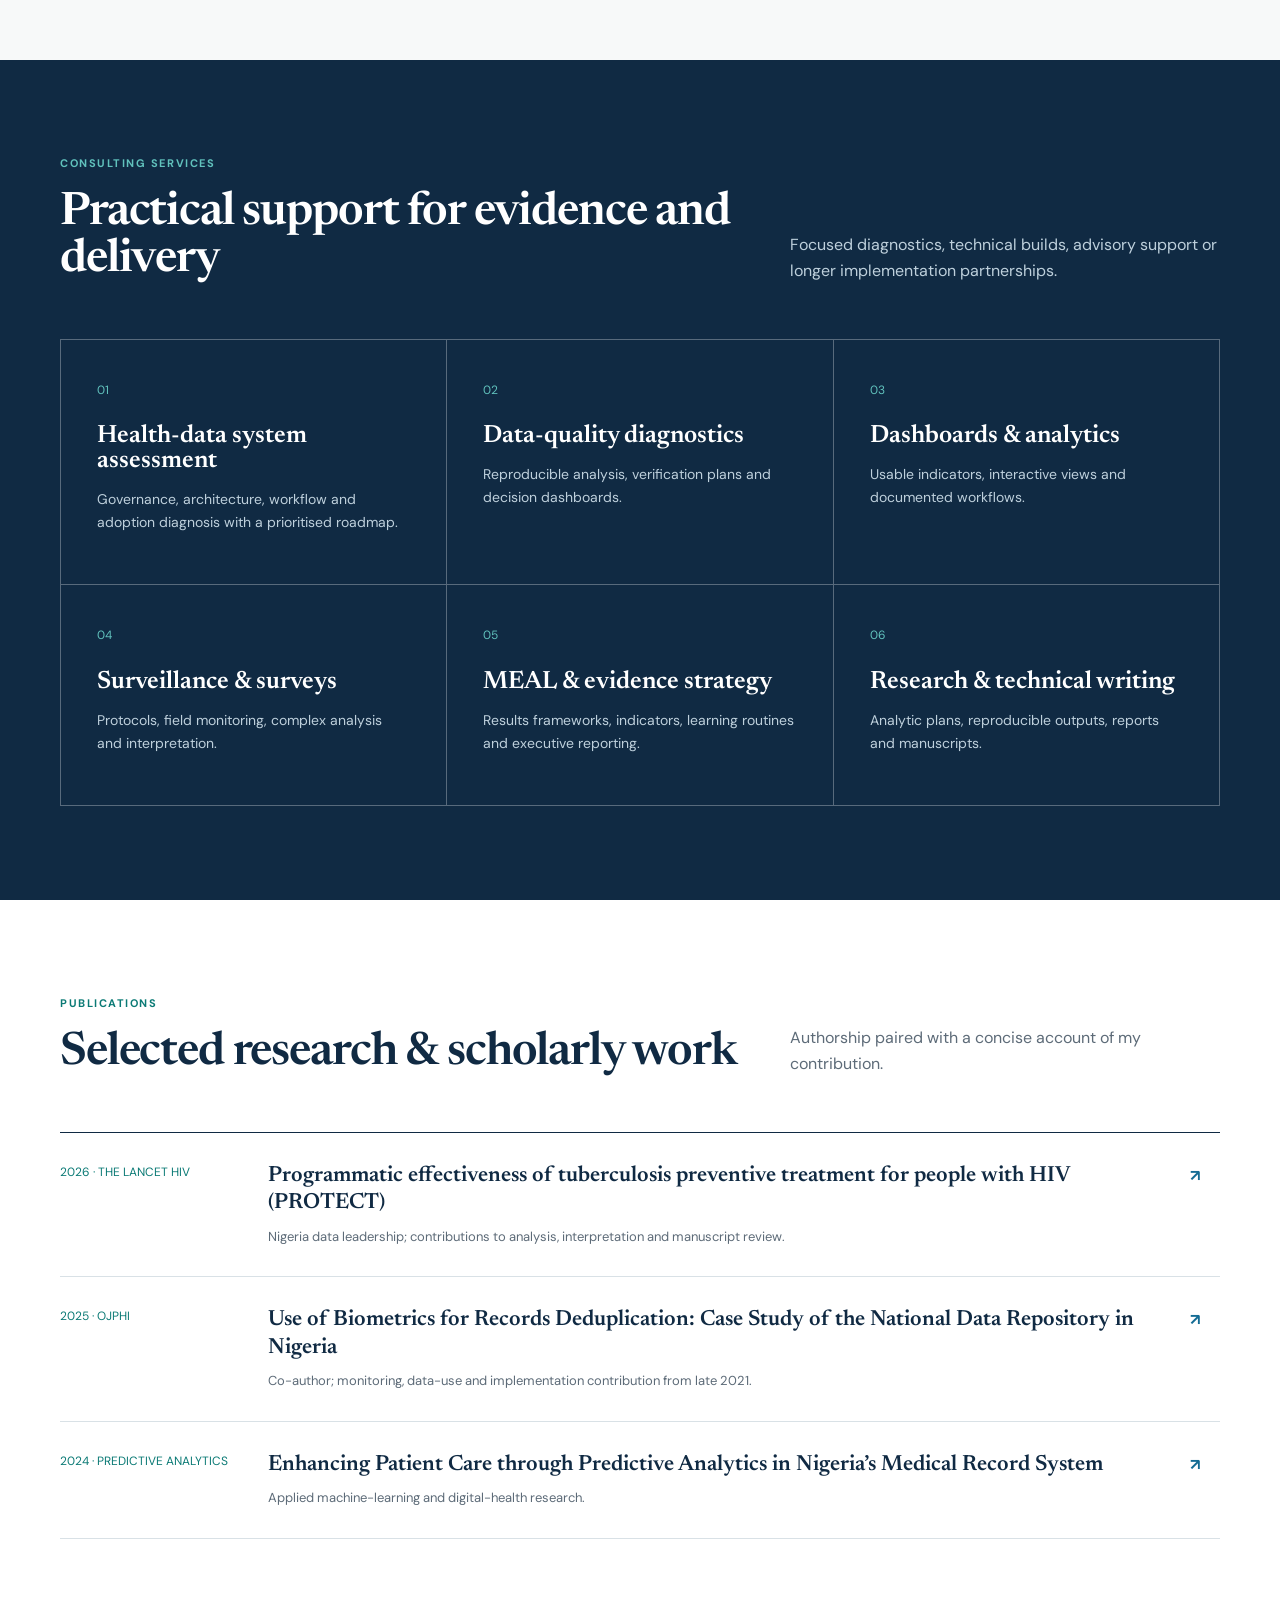
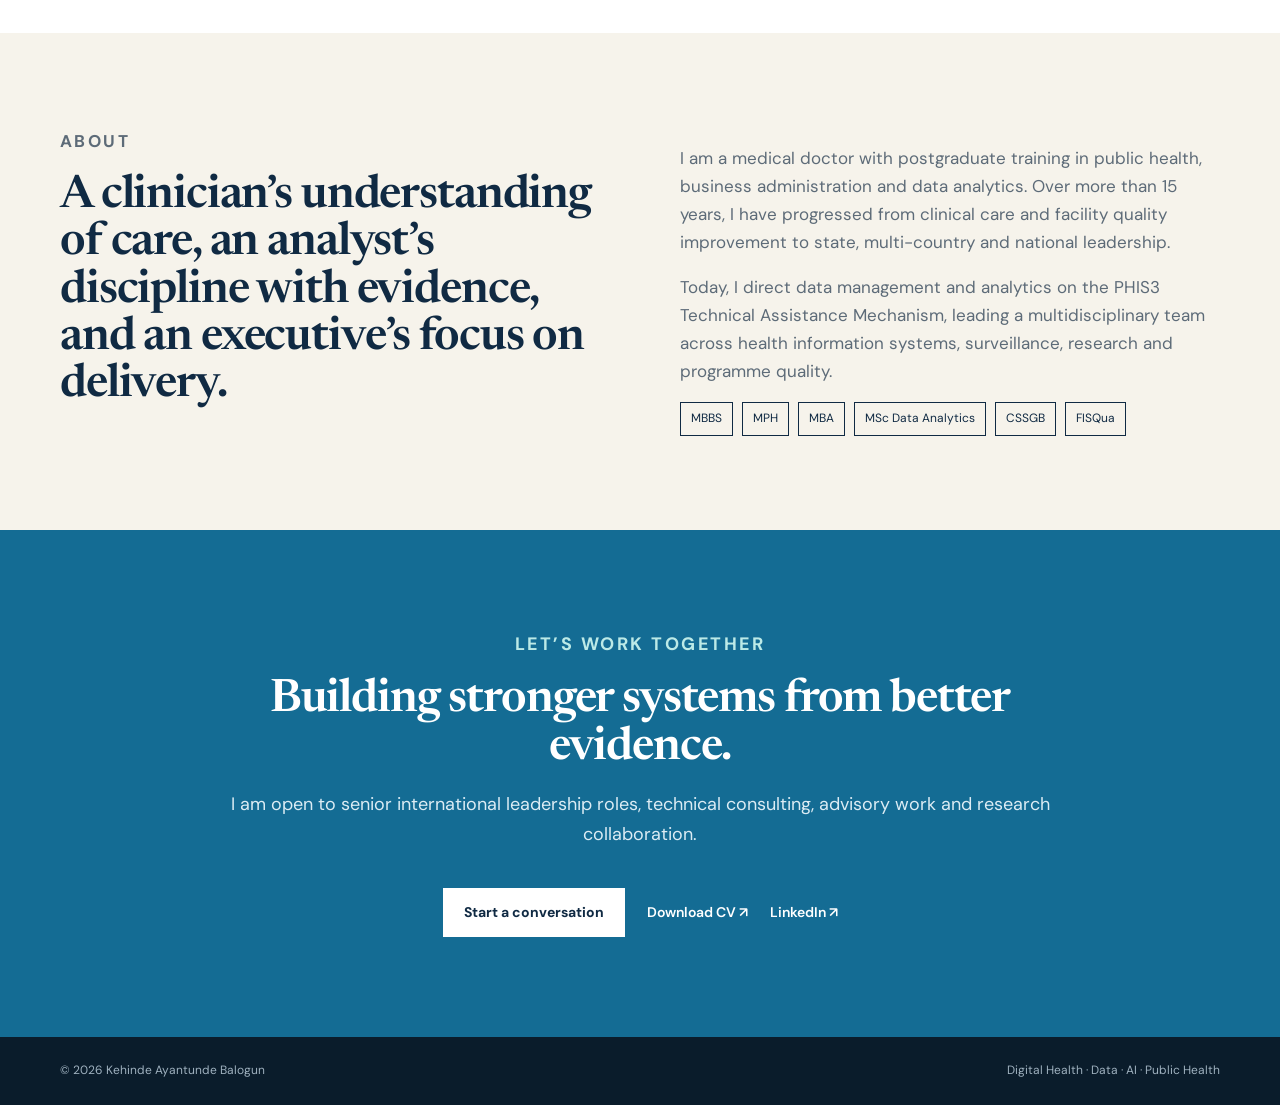
==== commit cd214a43: "Version portfolio stylesheet" ====
--- a/index.html
+++ b/index.html
@@ -5,7 +5,7 @@
 <link rel="canonical" href="https://drferanmi.github.io/Kehinde-Balogun/">
 <meta property="og:title" content="Kehinde Balogun | Digital Health, Data & AI Leader"><meta property="og:description" content="Leadership, products and evidence for large-scale public-health systems."><meta property="og:type" content="website">
 <title>Kehinde Balogun | Digital Health, Data &amp; AI Leader</title>
-<link rel="preconnect" href="https://fonts.googleapis.com"><link rel="preconnect" href="https://fonts.gstatic.com" crossorigin><link href="https://fonts.googleapis.com/css2?family=DM+Sans:wght@400;500;600;700&family=Newsreader:opsz,wght@6..72,600&display=swap" rel="stylesheet"><link rel="stylesheet" href="assets/style.css">
+<link rel="preconnect" href="https://fonts.googleapis.com"><link rel="preconnect" href="https://fonts.gstatic.com" crossorigin><link href="https://fonts.googleapis.com/css2?family=DM+Sans:wght@400;500;600;700&family=Newsreader:opsz,wght@6..72,600&display=swap" rel="stylesheet"><link rel="stylesheet" href="assets/style.css?v=0.2.1">
 </head><body><a class="skip" href="#main">Skip to content</a>
 <header><nav class="nav wrap" aria-label="Primary"><a class="brand" href="#top">KB<span>.</span></a><div class="links"><a href="#cases">Case studies</a><a href="#services">Services</a><a href="#research">Publications</a><a href="#about">About</a></div><a class="btn small" href="mailto:balogunkehinde1@gmail.com">Contact me</a></nav></header>
 <main id="main">
--- a/assets/style.css
+++ b/assets/style.css
@@ -2,3 +2,8 @@
 /* case studies */.case-page header{position:static}.page-hero{background:var(--cream);padding:85px 0}.breadcrumb{display:inline-block;color:var(--teal);font-size:13px;text-decoration:none;margin-bottom:40px}.page-hero-grid{display:grid;grid-template-columns:1.25fr .75fr;gap:70px;align-items:end}.page-hero h1{font-size:clamp(48px,6vw,78px)}.role-card{background:var(--ink);color:#fff;padding:30px}.role-card span{font-size:11px;color:#61c2bd;letter-spacing:.13em}.role-card strong{display:block;font:600 25px/1.2 var(--serif);margin:12px 0 22px}.role-card p{font-size:13px;color:#bed0dc;margin:0}.case-body{display:grid;grid-template-columns:minmax(0,1fr) 310px;gap:75px;align-items:start}.prose h2{font:600 39px/1.1 var(--serif);margin:60px 0 18px}.prose h2:first-child{margin-top:0}.prose h3{font:600 24px var(--serif);margin:6px 0}.prose p,.prose li{color:var(--muted)}.timeline{border-left:2px solid var(--teal);margin:30px 0;padding-left:28px}.timeline div{position:relative;padding-bottom:28px}.timeline div:before{content:'';position:absolute;width:11px;height:11px;background:var(--teal);border:3px solid #fff;border-radius:50%;left:-35px;top:7px}.timeline time{font-size:11px;color:var(--teal);font-weight:700;letter-spacing:.12em}.impact,.process{display:grid;grid-template-columns:repeat(3,1fr);gap:12px;margin:28px 0}.impact div{background:var(--cream);padding:23px}.impact strong{display:block;font:600 27px var(--serif)}.impact span{font-size:12px;color:var(--muted)}.process{grid-template-columns:repeat(2,1fr)}.process div{border:1px solid var(--line);padding:23px}.process span{color:var(--teal);font:600 17px var(--serif)}.process p{font-size:14px;margin-bottom:0}.attribution{background:var(--ink);padding:30px;margin:38px 0}.attribution p{color:#d2e0e8;margin:0}.sidebar{position:sticky;top:25px}.sidebox{border-top:3px solid var(--teal);background:#eef5f6;padding:25px;margin-bottom:20px}.sidebox h2{font:600 24px var(--serif);margin:0 0 12px}.sidebox a{display:block;padding:9px 0;border-bottom:1px solid #cbdadc;color:var(--blue);font-size:13px;text-decoration:none}.sidebox p{font-size:12px;color:var(--muted)}.next{display:flex;justify-content:space-between;border-top:1px solid var(--line);padding-top:30px;margin-top:60px}.next a{color:var(--blue);font-weight:700;text-decoration:none}
 @media(max-width:900px){.links{display:none}.hero,.page-hero-grid,.case-body,.statement-grid,.about{grid-template-columns:1fr}.hero{gap:42px;padding-top:50px}.hero figure{order:-1;max-width:520px}.hero img{height:430px}.section-head{display:block}.section-head>p{margin-top:18px}.path-grid,.case-grid{grid-template-columns:1fr}.path-grid a{min-height:155px}.work article{grid-template-columns:45px 1fr}.work article>b{display:none}.service-grid{grid-template-columns:1fr 1fr}.pubs a{grid-template-columns:1fr}.sidebar{position:static;order:-1}}
 @media(max-width:560px){.wrap{width:min(100% - 28px,1160px)}.small{display:none}.hero{min-height:auto}.hero h1{font-size:44px}.hero img{height:340px}.actions{align-items:flex-start;flex-direction:column}.proof,.metrics,.impact,.process{grid-template-columns:1fr}.section,.statement,.cta{padding:72px 0}.case{padding:28px}.work article{grid-template-columns:1fr}.service-grid{grid-template-columns:1fr}.page-hero h1{font-size:44px}.next{display:block}.next a{display:block;margin-top:12px}footer .wrap{display:block}}
+
+/* Release 0.2 visual correction: quieter, editorial, and aligned with the original site. */
+.hero{min-height:660px;grid-template-columns:1.08fr .92fr;gap:64px;padding:56px 0 62px}.hero h1{font-size:clamp(46px,5vw,68px);max-width:720px}.hero img{height:520px}.hero figure:after{inset:15px -15px 30px 15px}.proof{margin-top:38px}.statement{padding:88px 0}.section{padding:94px 0}.section h2,.statement-grid h2,.cta h2{font-size:clamp(34px,3.6vw,50px)}.case-grid{display:block;border-top:1px solid var(--ink)}.case{display:grid;grid-template-columns:minmax(0,1.02fr) minmax(430px,.98fr);gap:64px;padding:45px 0;border:0;border-bottom:1px solid var(--line);background:transparent}.case.featured{background:transparent}.case h3{font-size:36px;margin:4px 0 14px}.case-main>p:not(.label){max-width:590px;color:var(--muted)}.case-main .textlink{display:inline-block;margin-top:12px}.case-proof{align-self:center}.metrics{margin:0 0 22px}.role{margin:0}.page-hero{padding:60px 0 66px}.breadcrumb{margin-bottom:28px}.page-hero h1{font-size:clamp(48px,5.3vw,68px)}.page-hero-grid{gap:60px}.role-card{padding:28px}.case-body{gap:64px}.prose h2{margin-top:50px}
+@media(max-width:900px){.case{grid-template-columns:1fr;gap:20px}.hero{grid-template-columns:1fr}.hero h1{max-width:760px}.page-hero{padding:52px 0}.page-hero-grid{gap:32px}}
+@media(max-width:560px){.hero h1{font-size:42px}.hero img{height:340px}.section,.statement,.cta{padding:70px 0}.case{padding:34px 0}.case h3{font-size:32px}.page-hero h1{font-size:42px}.page-hero{padding:42px 0 48px}}
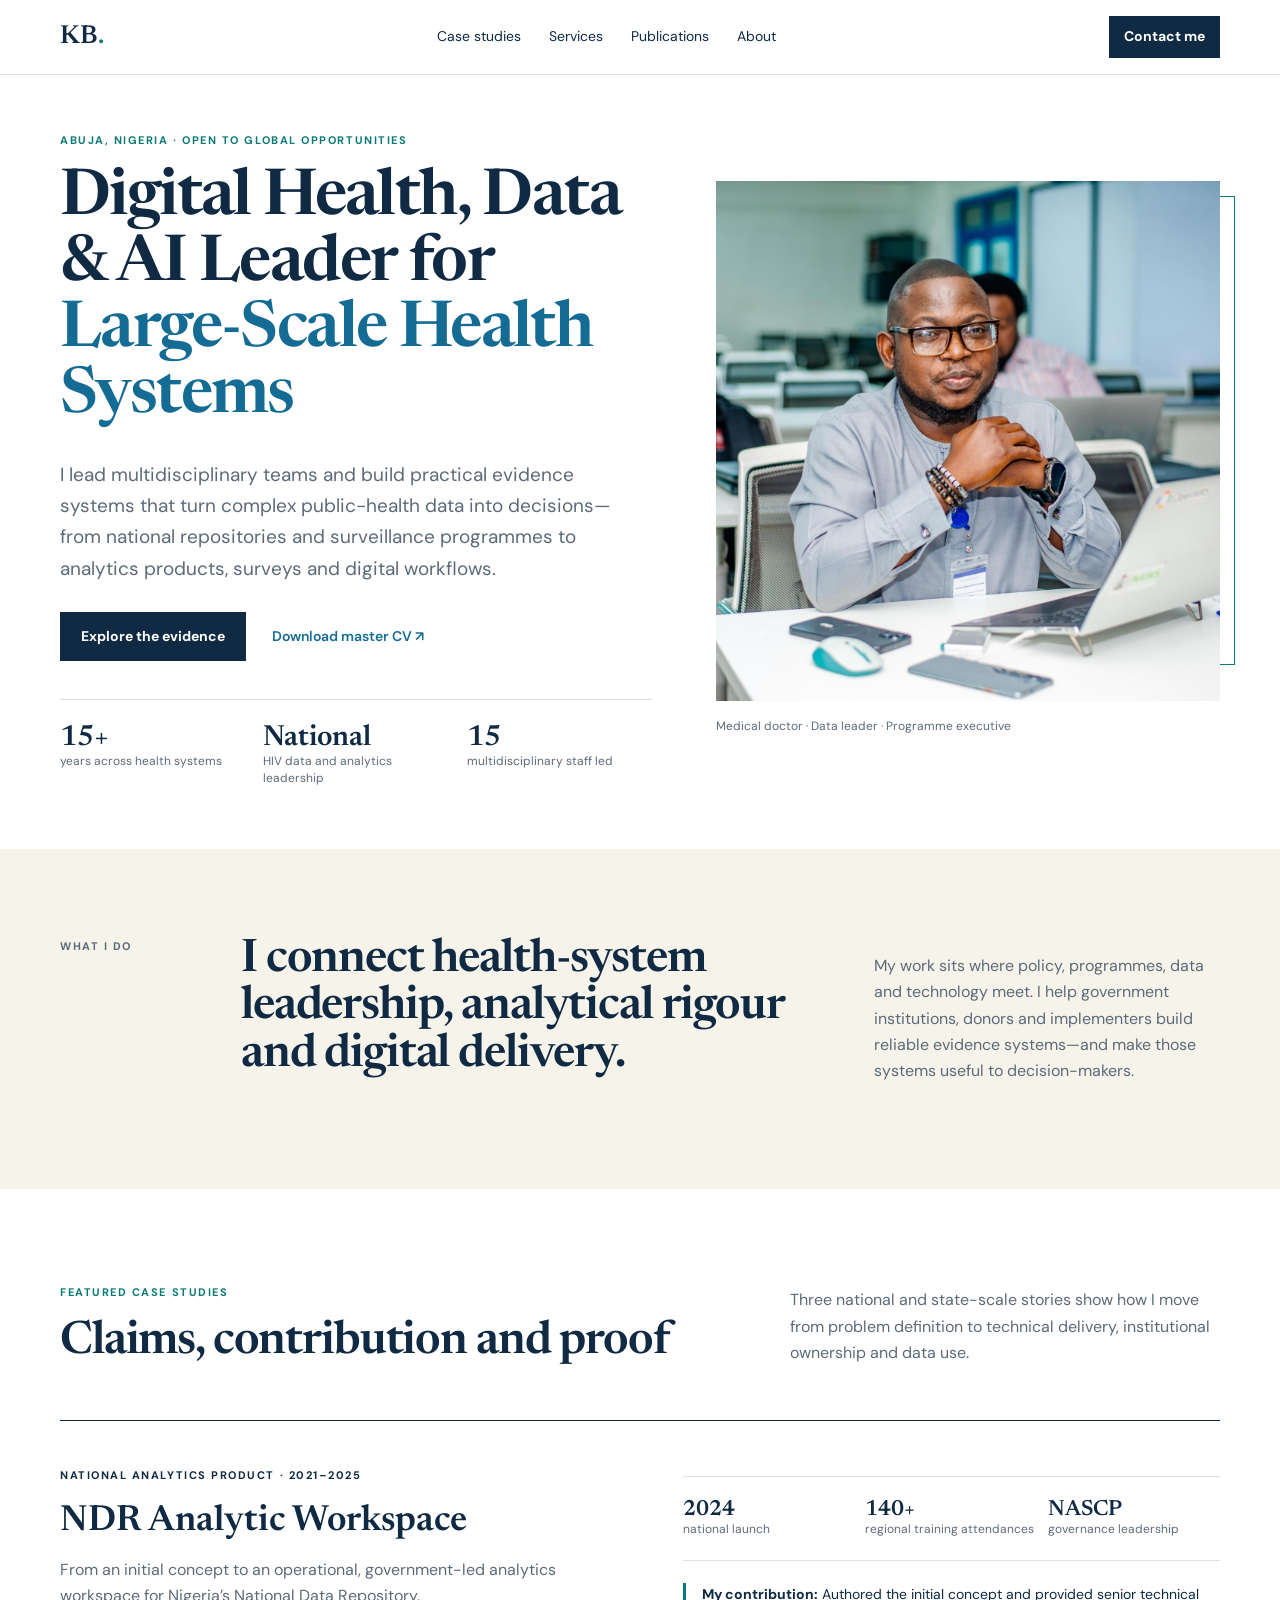
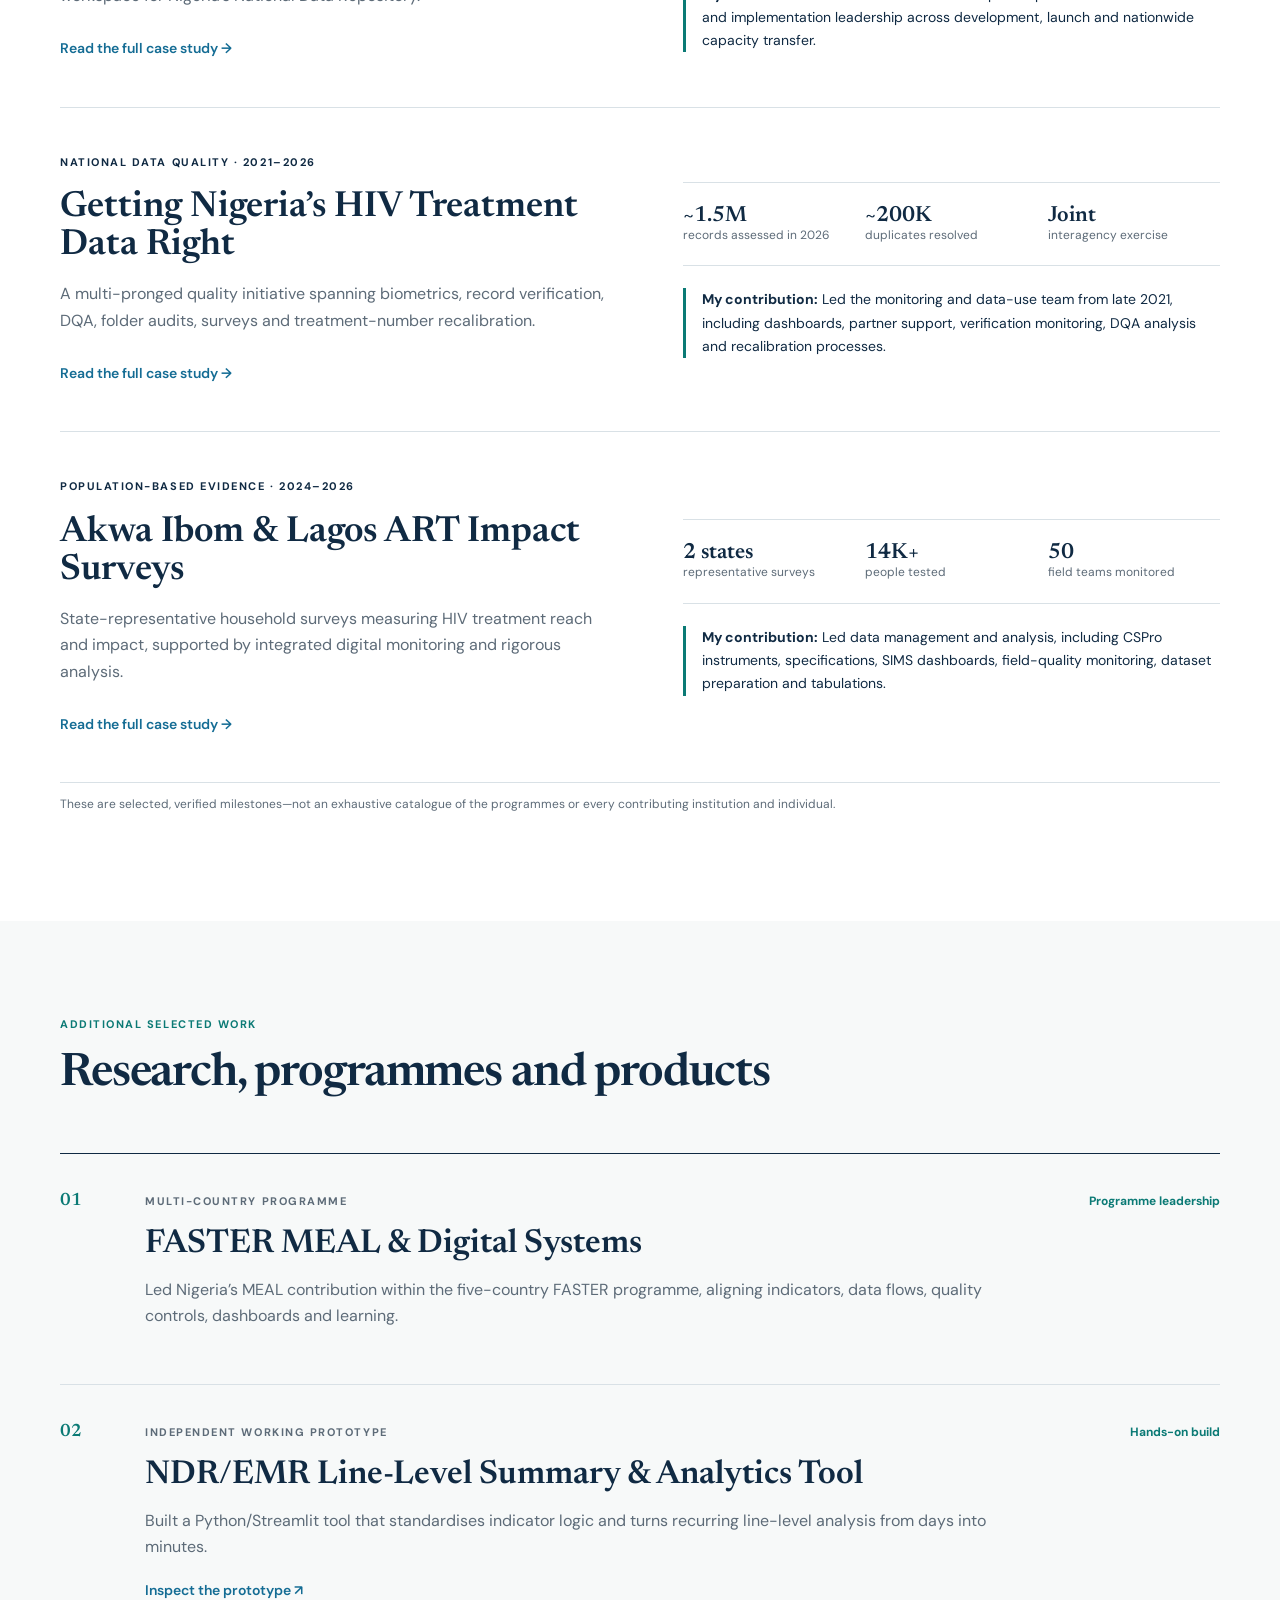
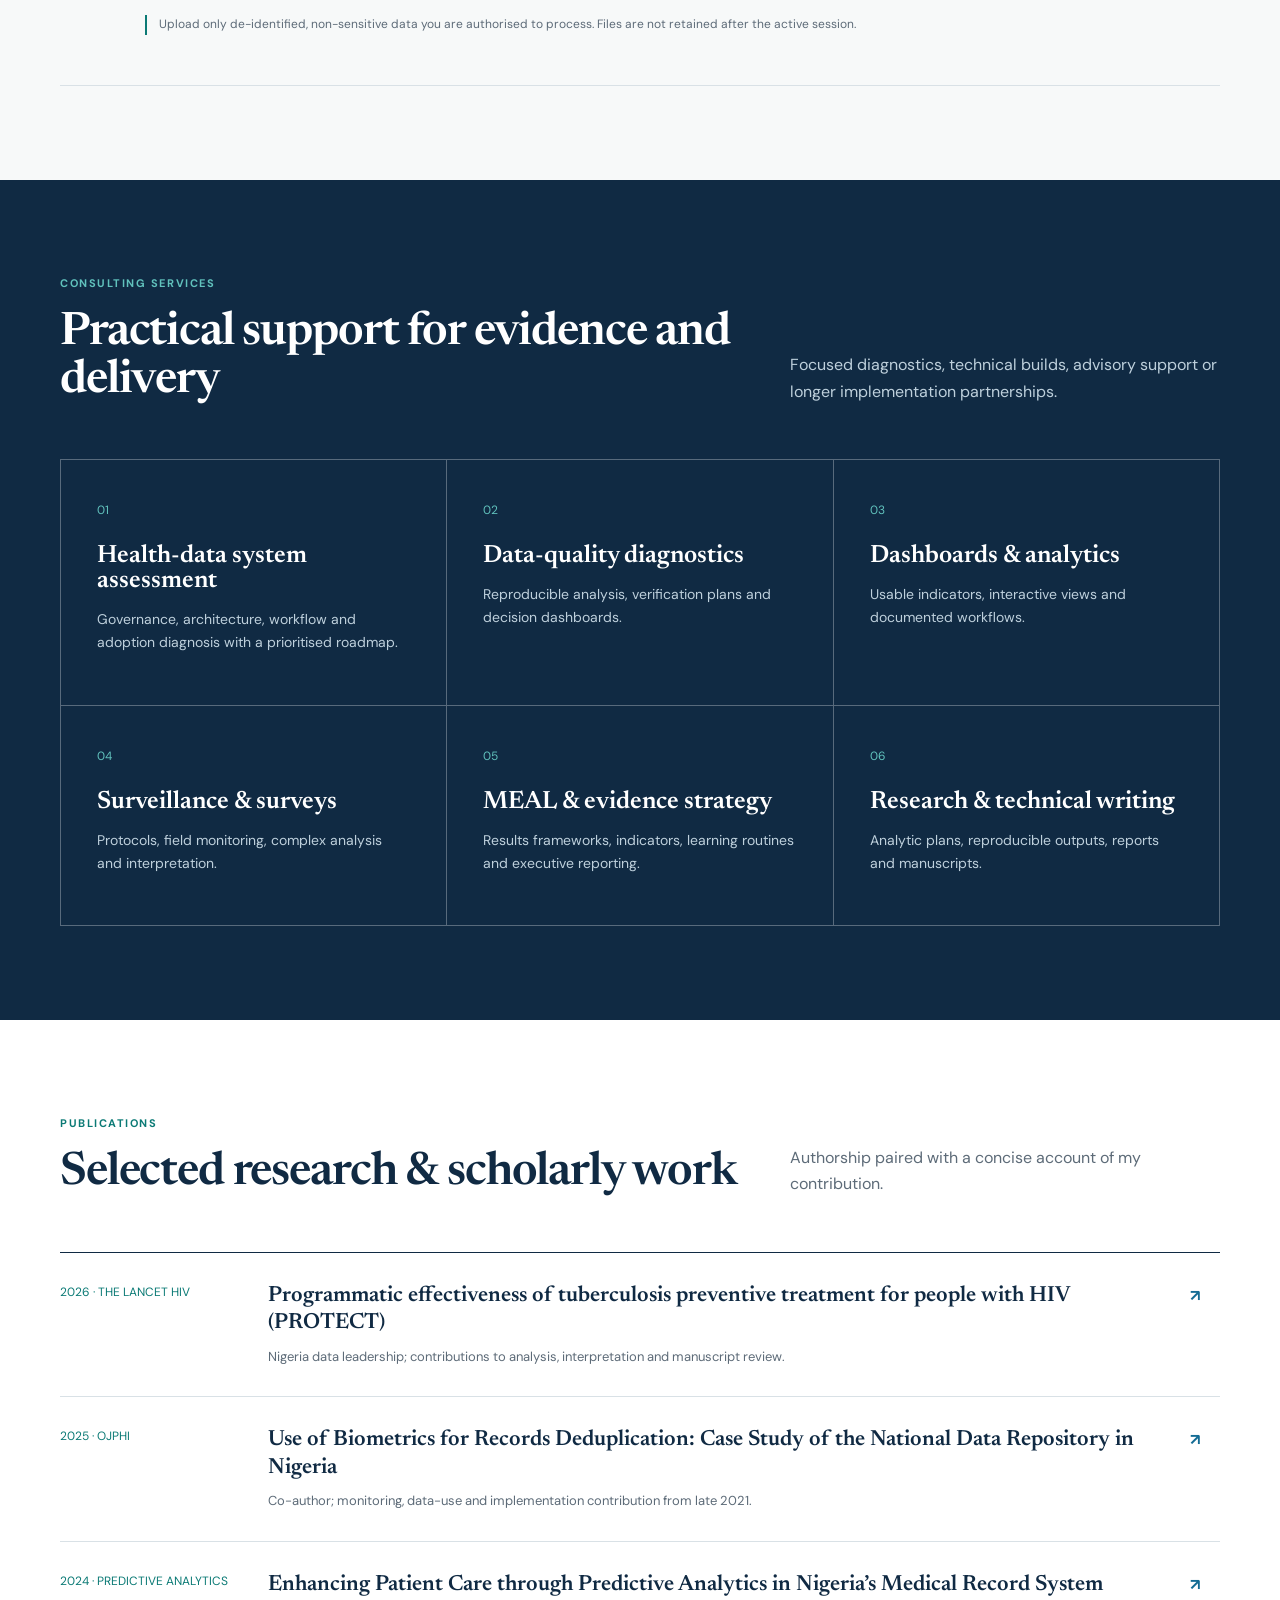
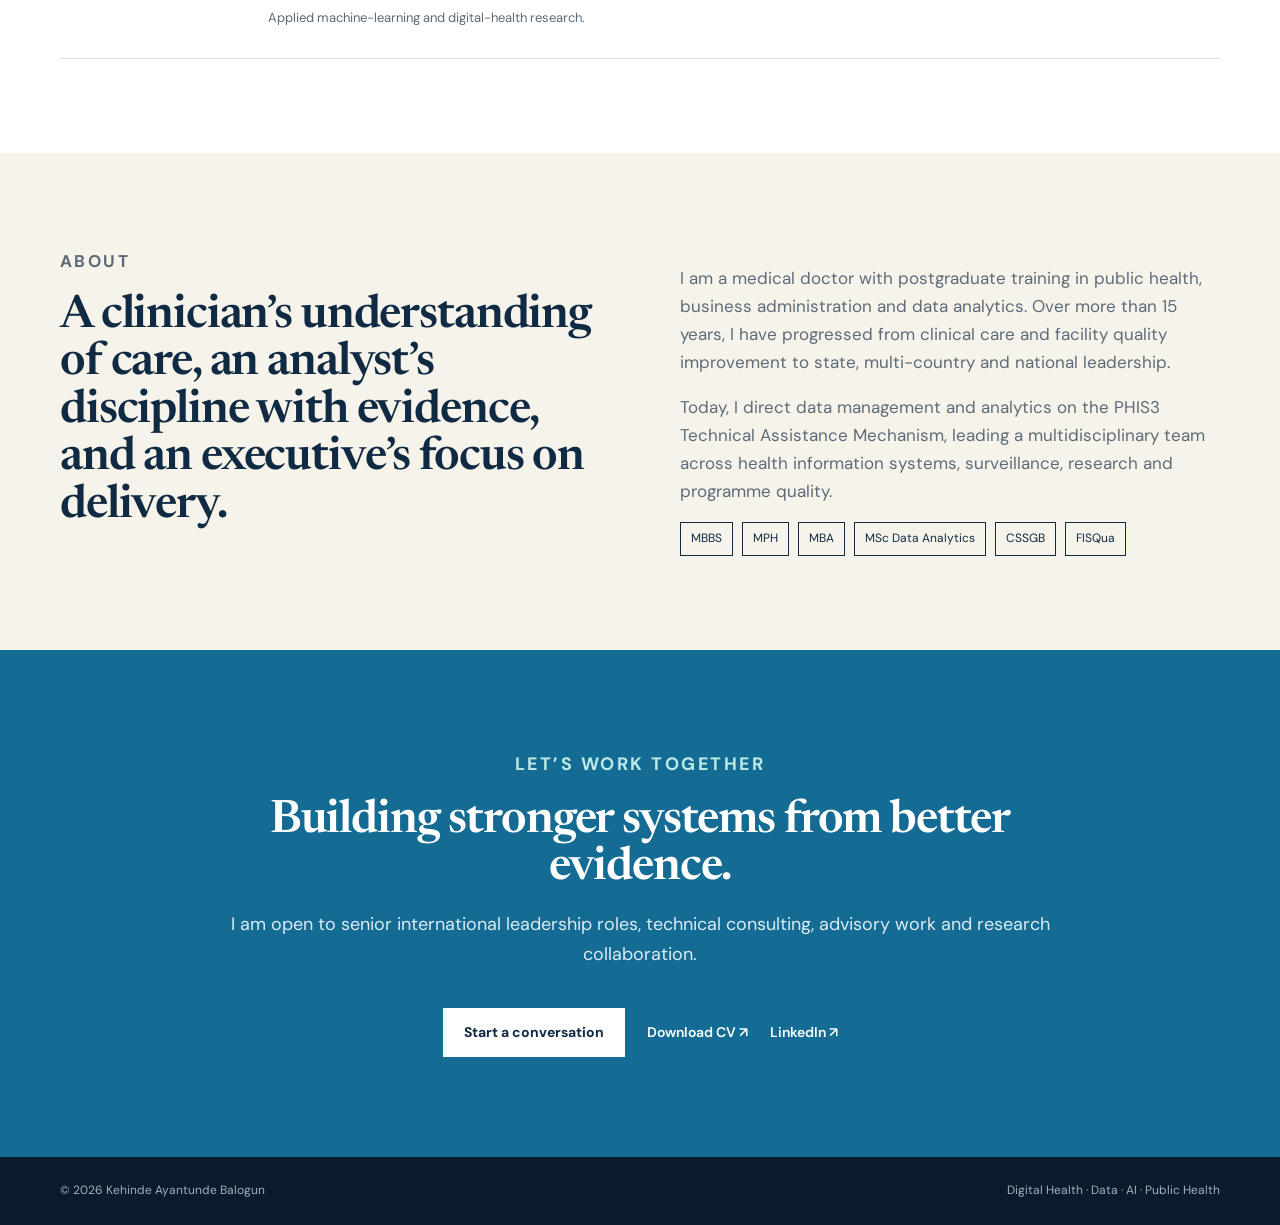
==== commit 3db3fef2: "Release 0.3: update index.html" ====
--- a/index.html
+++ b/index.html
@@ -5,19 +5,19 @@
 <link rel="canonical" href="https://drferanmi.github.io/Kehinde-Balogun/">
 <meta property="og:title" content="Kehinde Balogun | Digital Health, Data & AI Leader"><meta property="og:description" content="Leadership, products and evidence for large-scale public-health systems."><meta property="og:type" content="website">
 <title>Kehinde Balogun | Digital Health, Data &amp; AI Leader</title>
-<link rel="preconnect" href="https://fonts.googleapis.com"><link rel="preconnect" href="https://fonts.gstatic.com" crossorigin><link href="https://fonts.googleapis.com/css2?family=DM+Sans:wght@400;500;600;700&family=Newsreader:opsz,wght@6..72,600&display=swap" rel="stylesheet"><link rel="stylesheet" href="assets/style.css?v=0.2.1">
+<link rel="preconnect" href="https://fonts.googleapis.com"><link rel="preconnect" href="https://fonts.gstatic.com" crossorigin><link href="https://fonts.googleapis.com/css2?family=DM+Sans:wght@400;500;600;700&family=Newsreader:opsz,wght@6..72,600&display=swap" rel="stylesheet"><link rel="stylesheet" href="assets/style.css?v=0.3.0">
 </head><body><a class="skip" href="#main">Skip to content</a>
 <header><nav class="nav wrap" aria-label="Primary"><a class="brand" href="#top">KB<span>.</span></a><div class="links"><a href="#cases">Case studies</a><a href="#services">Services</a><a href="#research">Publications</a><a href="#about">About</a></div><a class="btn small" href="mailto:balogunkehinde1@gmail.com">Contact me</a></nav></header>
 <main id="main">
 <section id="top" class="hero wrap"><div><p class="eyebrow">ABUJA, NIGERIA · OPEN TO GLOBAL OPPORTUNITIES</p><h1>Digital Health, Data &amp; AI Leader for <em>Large-Scale Health Systems</em></h1><p class="lead">I lead multidisciplinary teams and build practical evidence systems that turn complex public-health data into decisions—from national repositories and surveillance programmes to analytics products, surveys and digital workflows.</p><div class="actions"><a class="btn" href="#cases">Explore the evidence</a><a class="textlink" href="assets/Kehinde_Balogun_Master_CV_2026.docx">Download master CV ↗</a></div><div class="proof"><div><strong>15+</strong><span>years across health systems</span></div><div><strong>National</strong><span>HIV data and analytics leadership</span></div><div><strong>15</strong><span>multidisciplinary staff led</span></div></div></div><figure><img src="assets/kehinde-balogun.jpg" alt="Kehinde Balogun at a professional workshop"><figcaption>Medical doctor · Data leader · Programme executive</figcaption></figure></section>
 <section class="statement"><div class="wrap statement-grid"><p class="eyebrow">WHAT I DO</p><h2>I connect health-system leadership, analytical rigour and digital delivery.</h2><p>My work sits where policy, programmes, data and technology meet. I help government institutions, donors and implementers build reliable evidence systems—and make those systems useful to decision-makers.</p></div></section>
-<section id="cases" class="section wrap"><div class="section-head"><div><p class="eyebrow">FEATURED CASE STUDIES</p><h2>Claims, contribution and proof</h2></div><p>Two national-scale stories show how I move from problem definition to technical delivery, institutional ownership and data use.</p></div><div class="case-grid">
+<section id="cases" class="section wrap"><div class="section-head"><div><p class="eyebrow">FEATURED CASE STUDIES</p><h2>Claims, contribution and proof</h2></div><p>Three national and state-scale stories show how I move from problem definition to technical delivery, institutional ownership and data use.</p></div><div class="case-grid">
 <article class="case featured"><div class="case-main"><p class="label">NATIONAL ANALYTICS PRODUCT · 2021–2025</p><h3>NDR Analytic Workspace</h3><p>From an initial concept to an operational, government-led analytics workspace for Nigeria’s National Data Repository.</p><a class="textlink" href="case-studies/ndr-analytic-workspace.html">Read the full case study →</a></div><div class="case-proof"><div class="metrics"><span><strong>2024</strong>national launch</span><span><strong>140+</strong>regional training attendances</span><span><strong>NASCP</strong>governance leadership</span></div><p class="role"><strong>My contribution:</strong> Authored the initial concept and provided senior technical and implementation leadership across development, launch and nationwide capacity transfer.</p></div></article>
-<article class="case"><div class="case-main"><p class="label">NATIONAL DATA QUALITY · 2021–2026</p><h3>Getting Nigeria’s HIV Treatment Data Right</h3><p>A multi-pronged quality initiative spanning biometrics, record verification, DQA, folder audits, surveys and treatment-number recalibration.</p><a class="textlink" href="case-studies/getting-the-data-right.html">Read the full case study →</a></div><div class="case-proof"><div class="metrics"><span><strong>~1.5M</strong>records assessed in 2026</span><span><strong>~200K</strong>duplicates resolved</span><span><strong>Joint</strong>interagency exercise</span></div><p class="role"><strong>My contribution:</strong> Led the monitoring and data-use team from late 2021, including dashboards, partner support, verification monitoring, DQA analysis and recalibration processes.</p></div></article></div><p class="note">These are selected, verified milestones—not an exhaustive catalogue of the programmes or every contributing institution and individual.</p></section>
+<article class="case"><div class="case-main"><p class="label">NATIONAL DATA QUALITY · 2021–2026</p><h3>Getting Nigeria’s HIV Treatment Data Right</h3><p>A multi-pronged quality initiative spanning biometrics, record verification, DQA, folder audits, surveys and treatment-number recalibration.</p><a class="textlink" href="case-studies/getting-the-data-right.html">Read the full case study →</a></div><div class="case-proof"><div class="metrics"><span><strong>~1.5M</strong>records assessed in 2026</span><span><strong>~200K</strong>duplicates resolved</span><span><strong>Joint</strong>interagency exercise</span></div><p class="role"><strong>My contribution:</strong> Led the monitoring and data-use team from late 2021, including dashboards, partner support, verification monitoring, DQA analysis and recalibration processes.</p></div></article>
+<article class="case"><div class="case-main"><p class="label">POPULATION-BASED EVIDENCE · 2024–2026</p><h3>Akwa Ibom &amp; Lagos ART Impact Surveys</h3><p>State-representative household surveys measuring HIV treatment reach and impact, supported by integrated digital monitoring and rigorous analysis.</p><a class="textlink" href="case-studies/art-impact-surveys.html">Read the full case study →</a></div><div class="case-proof"><div class="metrics"><span><strong>2 states</strong>representative surveys</span><span><strong>14K+</strong>people tested</span><span><strong>50</strong>field teams monitored</span></div><p class="role"><strong>My contribution:</strong> Led data management and analysis, including CSPro instruments, specifications, SIMS dashboards, field-quality monitoring, dataset preparation and tabulations.</p></div></article></div><p class="note">These are selected, verified milestones—not an exhaustive catalogue of the programmes or every contributing institution and individual.</p></section>
 <section class="section pale"><div class="wrap"><div class="section-head"><div><p class="eyebrow">ADDITIONAL SELECTED WORK</p><h2>Research, programmes and products</h2></div></div><div class="work">
-<article><span>01</span><div><p class="label">POPULATION-BASED RESEARCH</p><h3>Lagos &amp; Akwa Ibom ART Impact Surveys</h3><p>Co-investigator and analytic lead supporting data architecture, field-quality monitoring, complex-sample estimation, biomarker adjustments, geospatial outputs and reporting.</p></div><b>Survey analytics</b></article>
-<article><span>02</span><div><p class="label">MULTI-COUNTRY PROGRAMME</p><h3>FASTER MEAL &amp; Digital Systems</h3><p>Led Nigeria’s MEAL contribution within the five-country FASTER programme, aligning indicators, data flows, quality controls, dashboards and learning.</p></div><b>Programme leadership</b></article>
-<article><span>03</span><div><p class="label">INDEPENDENT WORKING PROTOTYPE</p><h3>NDR/EMR Line-Level Summary &amp; Analytics Tool</h3><p>Built a Python/Streamlit tool that standardises indicator logic and turns recurring line-level analysis from days into minutes.</p><a class="textlink" href="https://ndragg-drferanmi.streamlit.app/" target="_blank" rel="noreferrer">Inspect the prototype ↗</a><p class="privacy">Upload only de-identified, non-sensitive data you are authorised to process. Files are not retained after the active session.</p></div><b>Hands-on build</b></article></div></div></section>
+<article><span>01</span><div><p class="label">MULTI-COUNTRY PROGRAMME</p><h3>FASTER MEAL &amp; Digital Systems</h3><p>Led Nigeria’s MEAL contribution within the five-country FASTER programme, aligning indicators, data flows, quality controls, dashboards and learning.</p></div><b>Programme leadership</b></article>
+<article><span>02</span><div><p class="label">INDEPENDENT WORKING PROTOTYPE</p><h3>NDR/EMR Line-Level Summary &amp; Analytics Tool</h3><p>Built a Python/Streamlit tool that standardises indicator logic and turns recurring line-level analysis from days into minutes.</p><a class="textlink" href="https://ndragg-drferanmi.streamlit.app/" target="_blank" rel="noreferrer">Inspect the prototype ↗</a><p class="privacy">Upload only de-identified, non-sensitive data you are authorised to process. Files are not retained after the active session.</p></div><b>Hands-on build</b></article></div></div></section>
 <section id="services" class="section dark"><div class="wrap"><div class="section-head"><div><p class="eyebrow">CONSULTING SERVICES</p><h2>Practical support for evidence and delivery</h2></div><p>Focused diagnostics, technical builds, advisory support or longer implementation partnerships.</p></div><div class="service-grid"><div><span>01</span><h3>Health-data system assessment</h3><p>Governance, architecture, workflow and adoption diagnosis with a prioritised roadmap.</p></div><div><span>02</span><h3>Data-quality diagnostics</h3><p>Reproducible analysis, verification plans and decision dashboards.</p></div><div><span>03</span><h3>Dashboards &amp; analytics</h3><p>Usable indicators, interactive views and documented workflows.</p></div><div><span>04</span><h3>Surveillance &amp; surveys</h3><p>Protocols, field monitoring, complex analysis and interpretation.</p></div><div><span>05</span><h3>MEAL &amp; evidence strategy</h3><p>Results frameworks, indicators, learning routines and executive reporting.</p></div><div><span>06</span><h3>Research &amp; technical writing</h3><p>Analytic plans, reproducible outputs, reports and manuscripts.</p></div></div></div></section>
 <section id="research" class="section wrap"><div class="section-head"><div><p class="eyebrow">PUBLICATIONS</p><h2>Selected research &amp; scholarly work</h2></div><p>Authorship paired with a concise account of my contribution.</p></div><div class="pubs">
 <a href="https://doi.org/10.1016/S2352-3018(26)00140-2" target="_blank" rel="noreferrer"><span>2026 · THE LANCET HIV</span><strong>Programmatic effectiveness of tuberculosis preventive treatment for people with HIV (PROTECT)<small>Nigeria data leadership; contributions to analysis, interpretation and manuscript review.</small></strong><b>↗</b></a>
--- a/assets/style.css
+++ b/assets/style.css
@@ -4,6 +4,6 @@
 @media(max-width:560px){.wrap{width:min(100% - 28px,1160px)}.small{display:none}.hero{min-height:auto}.hero h1{font-size:44px}.hero img{height:340px}.actions{align-items:flex-start;flex-direction:column}.proof,.metrics,.impact,.process{grid-template-columns:1fr}.section,.statement,.cta{padding:72px 0}.case{padding:28px}.work article{grid-template-columns:1fr}.service-grid{grid-template-columns:1fr}.page-hero h1{font-size:44px}.next{display:block}.next a{display:block;margin-top:12px}footer .wrap{display:block}}
 
 /* Release 0.2 visual correction: quieter, editorial, and aligned with the original site. */
-.hero{min-height:660px;grid-template-columns:1.08fr .92fr;gap:64px;padding:56px 0 62px}.hero h1{font-size:clamp(46px,5vw,68px);max-width:720px}.hero img{height:520px}.hero figure:after{inset:15px -15px 30px 15px}.proof{margin-top:38px}.statement{padding:88px 0}.section{padding:94px 0}.section h2,.statement-grid h2,.cta h2{font-size:clamp(34px,3.6vw,50px)}.case-grid{display:block;border-top:1px solid var(--ink)}.case{display:grid;grid-template-columns:minmax(0,1.02fr) minmax(430px,.98fr);gap:64px;padding:45px 0;border:0;border-bottom:1px solid var(--line);background:transparent}.case.featured{background:transparent}.case h3{font-size:36px;margin:4px 0 14px}.case-main>p:not(.label){max-width:590px;color:var(--muted)}.case-main .textlink{display:inline-block;margin-top:12px}.case-proof{align-self:center}.metrics{margin:0 0 22px}.role{margin:0}.page-hero{padding:60px 0 66px}.breadcrumb{margin-bottom:28px}.page-hero h1{font-size:clamp(48px,5.3vw,68px)}.page-hero-grid{gap:60px}.role-card{padding:28px}.case-body{gap:64px}.prose h2{margin-top:50px}
+.hero{min-height:660px;grid-template-columns:1.08fr .92fr;gap:64px;padding:56px 0 62px}.hero h1{font-size:clamp(46px,5vw,68px);max-width:720px}.hero img{height:520px}.hero figure:after{inset:15px -15px 72px 15px}.proof{margin-top:38px}.statement{padding:88px 0}.section{padding:94px 0}.section h2,.statement-grid h2,.cta h2{font-size:clamp(34px,3.6vw,50px)}.case-grid{display:block;border-top:1px solid var(--ink)}.case{display:grid;grid-template-columns:minmax(0,1.02fr) minmax(430px,.98fr);gap:64px;padding:45px 0;border:0;border-bottom:1px solid var(--line);background:transparent}.case.featured{background:transparent}.case h3{font-size:36px;margin:4px 0 14px}.case-main>p:not(.label){max-width:590px;color:var(--muted)}.case-main .textlink{display:inline-block;margin-top:12px}.case-proof{align-self:center}.metrics{margin:0 0 22px}.role{margin:0}.page-hero{padding:60px 0 66px}.breadcrumb{margin-bottom:28px}.page-hero h1{font-size:clamp(48px,5.3vw,68px)}.page-hero-grid{gap:60px}.role-card{padding:28px}.case-body{gap:64px}.prose h2{margin-top:50px}
 @media(max-width:900px){.case{grid-template-columns:1fr;gap:20px}.hero{grid-template-columns:1fr}.hero h1{max-width:760px}.page-hero{padding:52px 0}.page-hero-grid{gap:32px}}
 @media(max-width:560px){.hero h1{font-size:42px}.hero img{height:340px}.section,.statement,.cta{padding:70px 0}.case{padding:34px 0}.case h3{font-size:32px}.page-hero h1{font-size:42px}.page-hero{padding:42px 0 48px}}
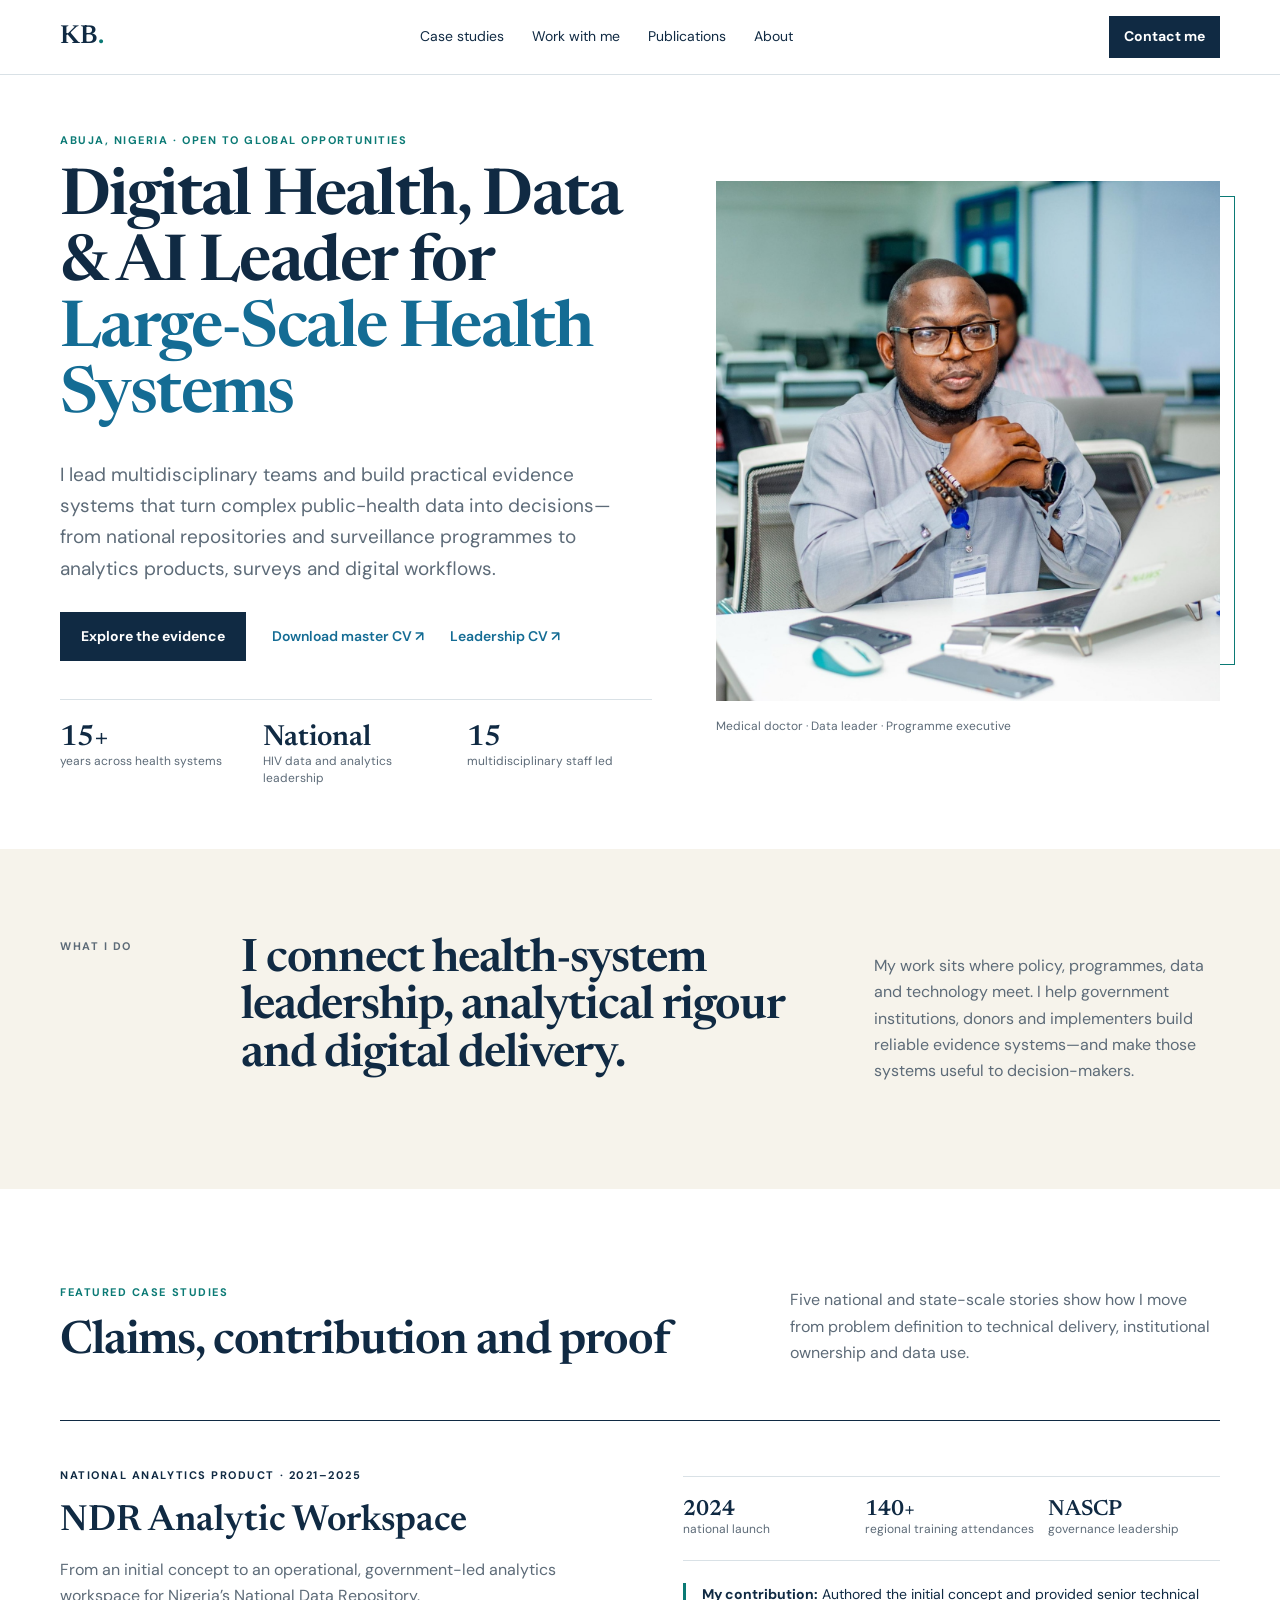
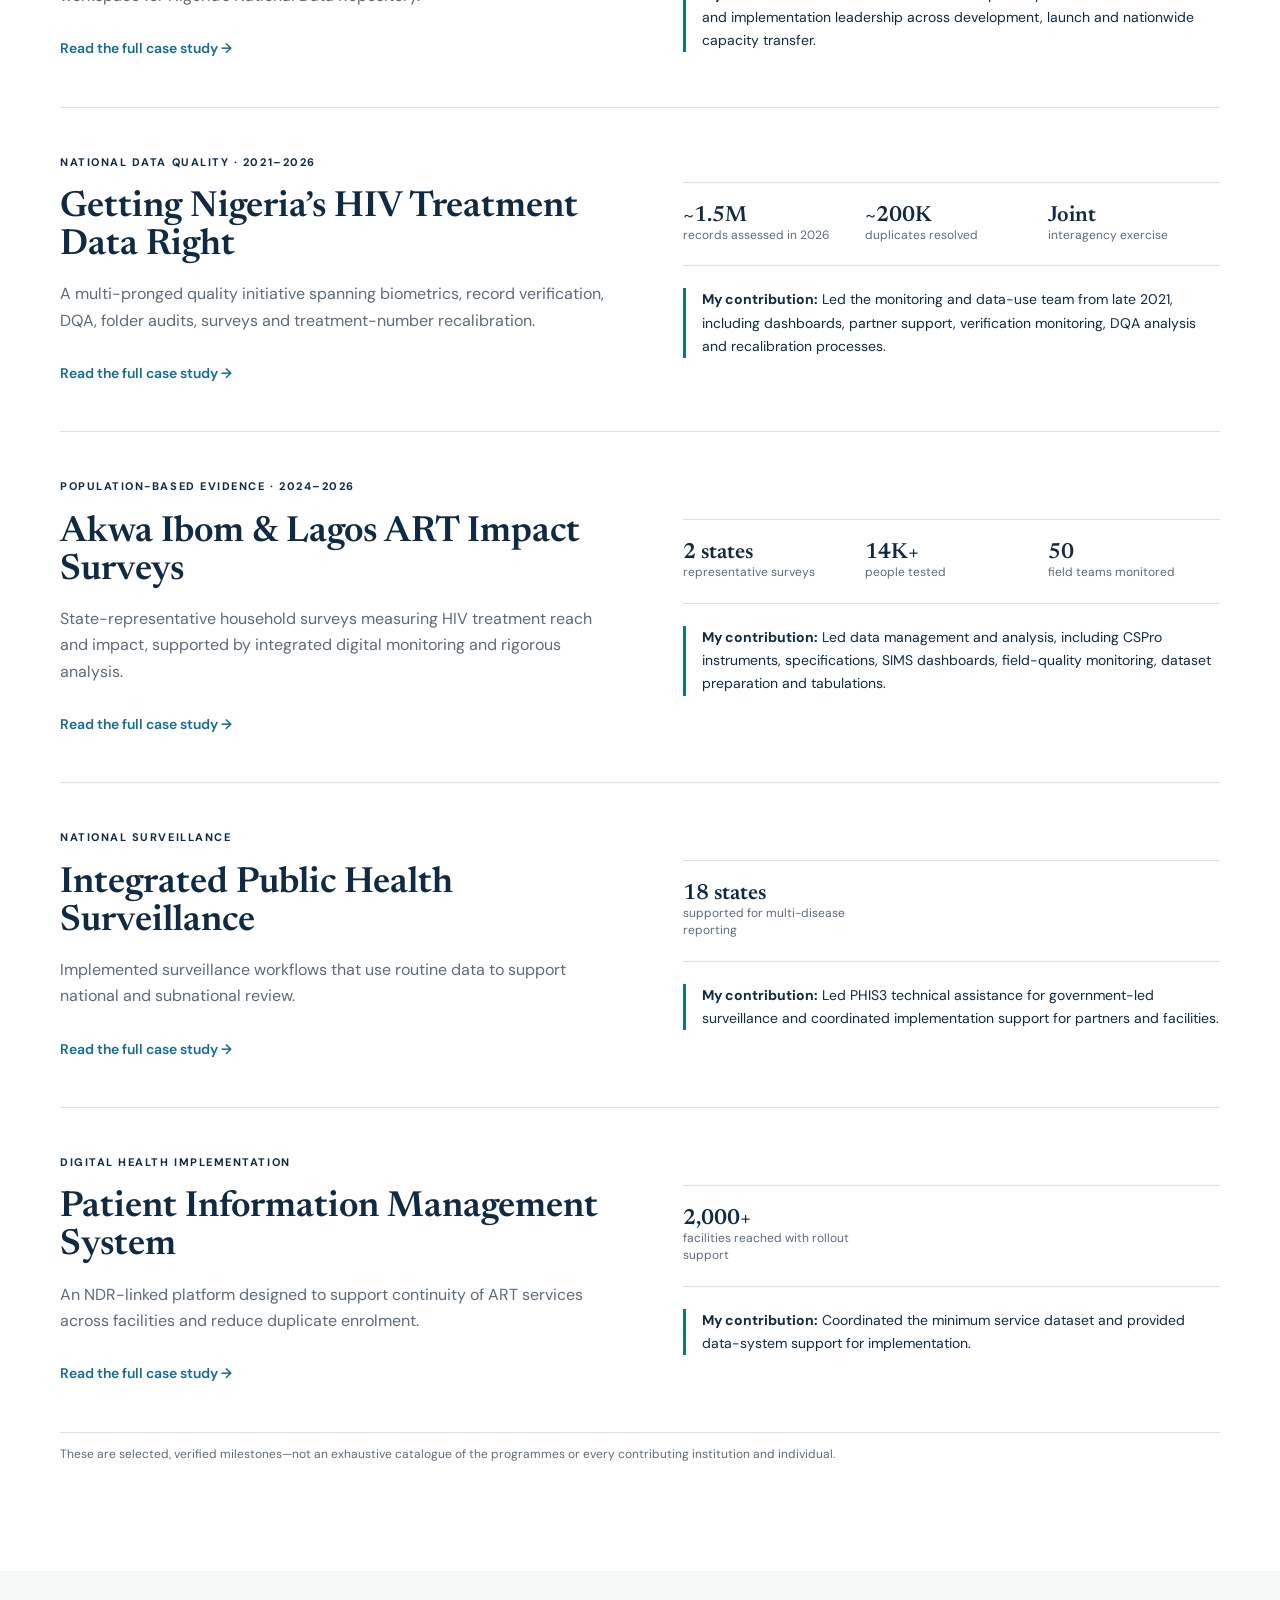
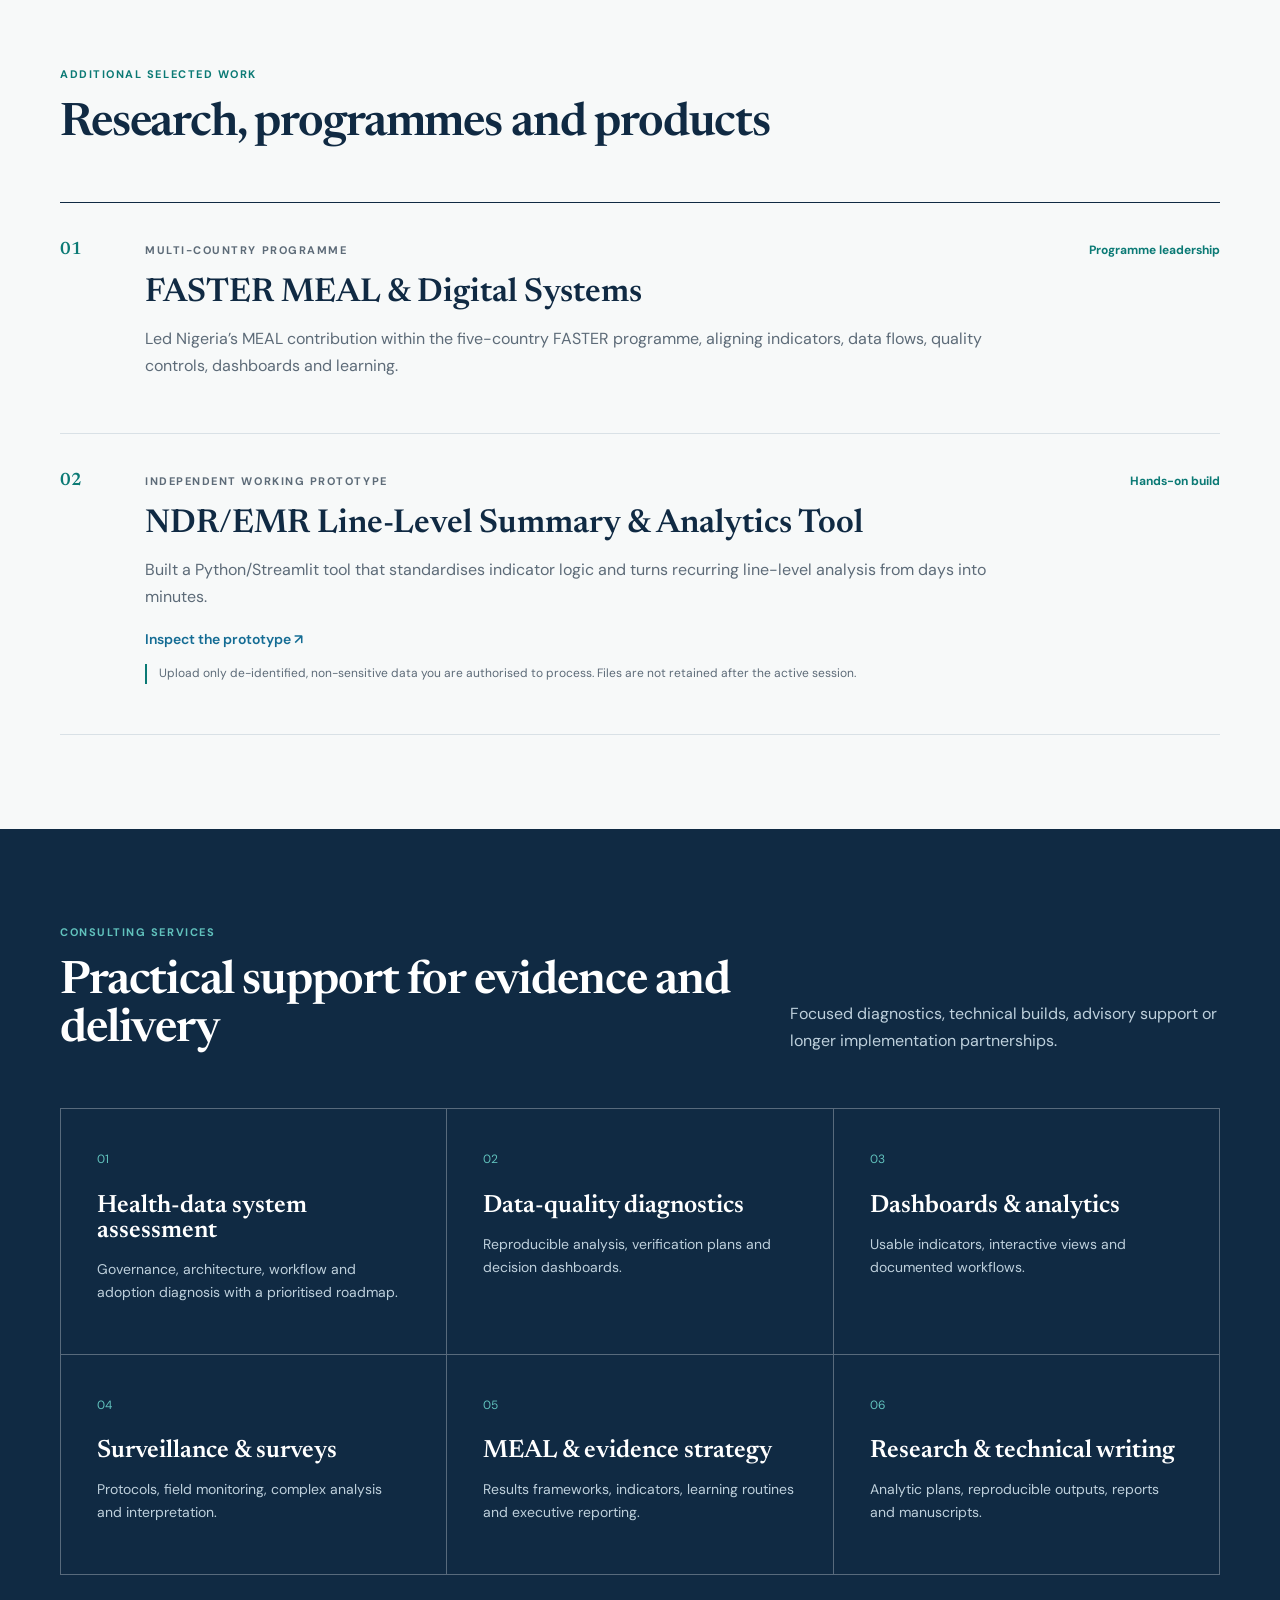
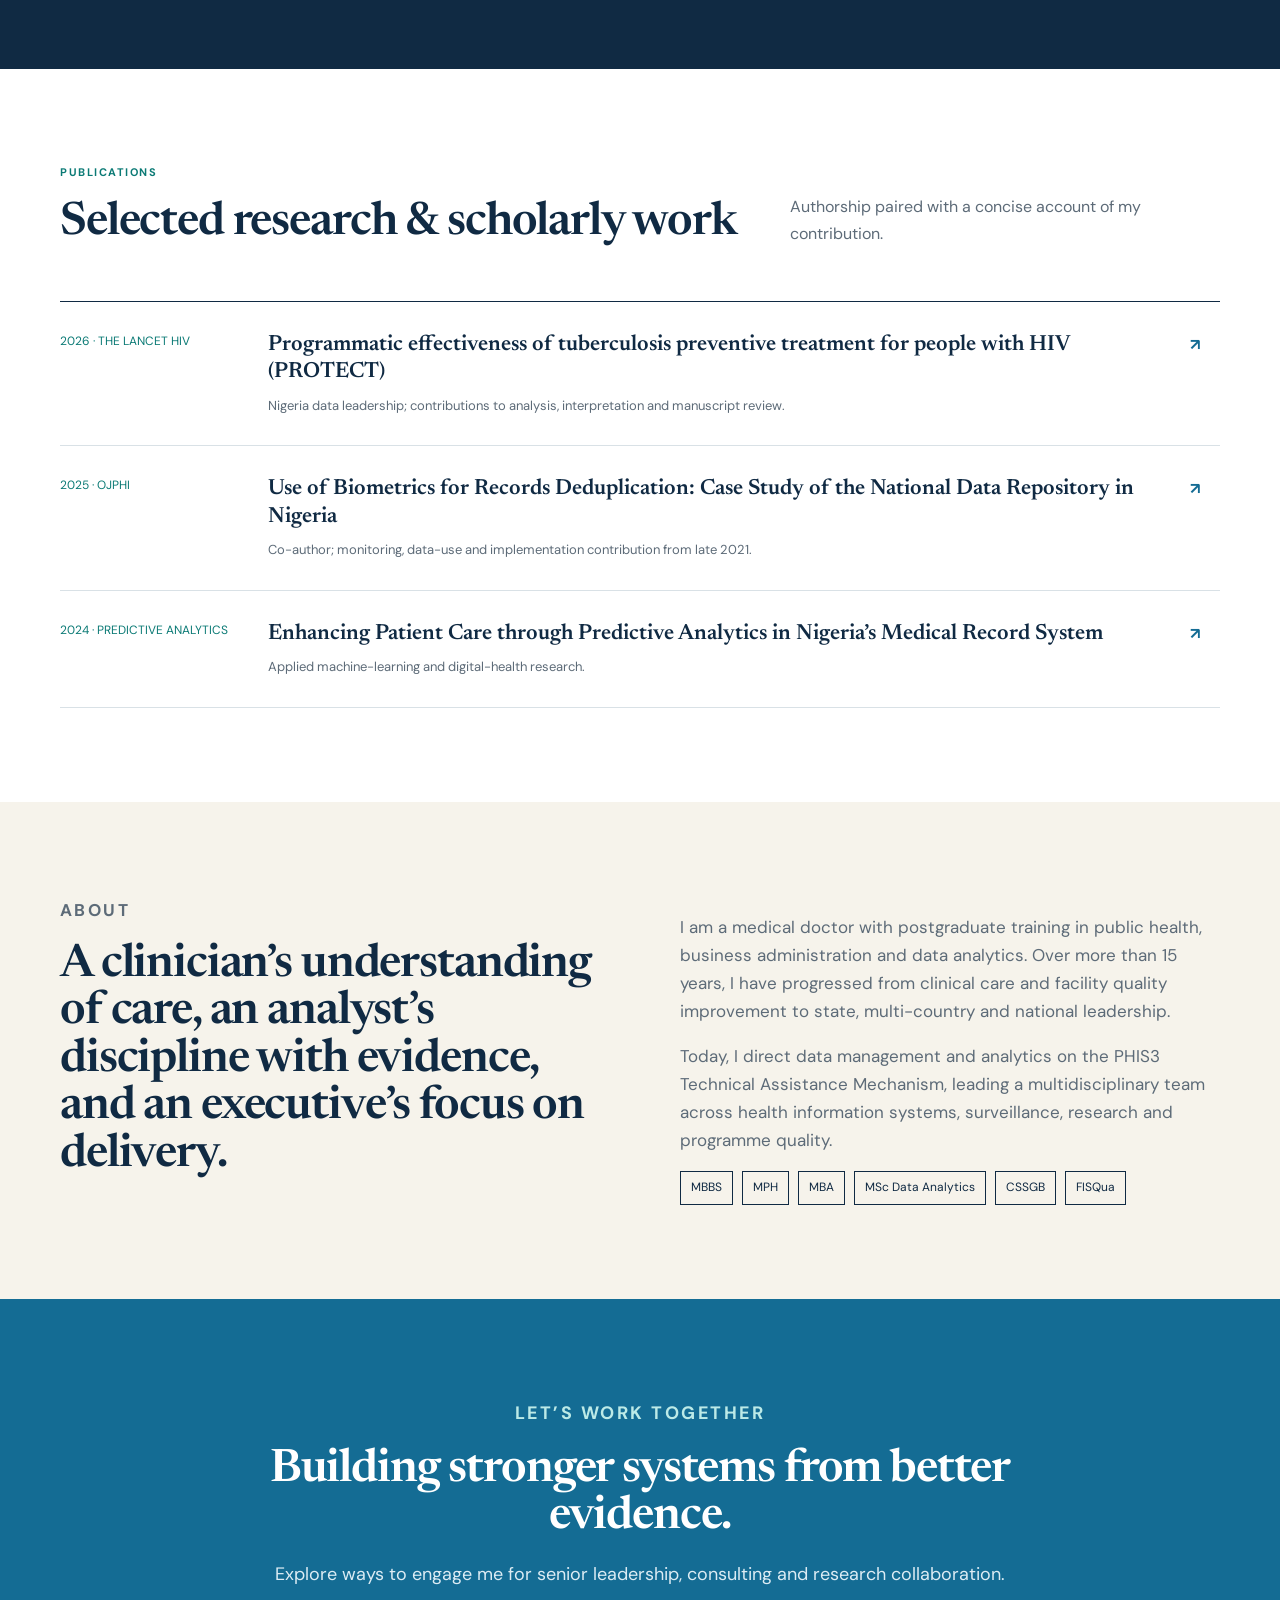
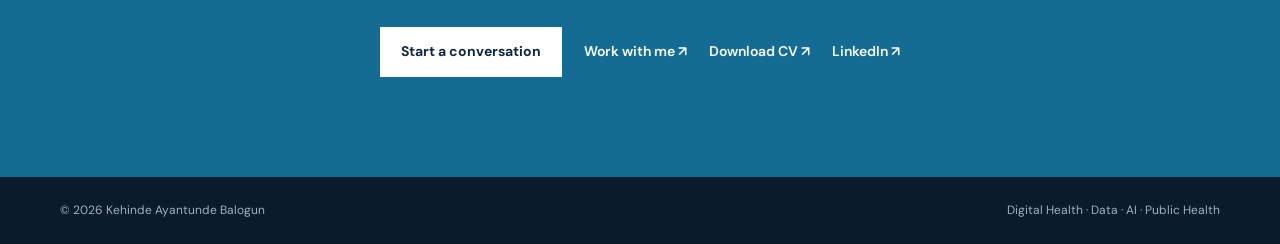
==== commit c3437e92: "Implement Portfolio Release 0.4" ====
--- a/index.html
+++ b/index.html
@@ -7,14 +7,14 @@
 <title>Kehinde Balogun | Digital Health, Data &amp; AI Leader</title>
 <link rel="preconnect" href="https://fonts.googleapis.com"><link rel="preconnect" href="https://fonts.gstatic.com" crossorigin><link href="https://fonts.googleapis.com/css2?family=DM+Sans:wght@400;500;600;700&family=Newsreader:opsz,wght@6..72,600&display=swap" rel="stylesheet"><link rel="stylesheet" href="assets/style.css?v=0.3.0">
 </head><body><a class="skip" href="#main">Skip to content</a>
-<header><nav class="nav wrap" aria-label="Primary"><a class="brand" href="#top">KB<span>.</span></a><div class="links"><a href="#cases">Case studies</a><a href="#services">Services</a><a href="#research">Publications</a><a href="#about">About</a></div><a class="btn small" href="mailto:balogunkehinde1@gmail.com">Contact me</a></nav></header>
+<header><nav class="nav wrap" aria-label="Primary"><a class="brand" href="#top">KB<span>.</span></a><div class="links"><a href="#cases">Case studies</a><a href="work-with-me.html">Work with me</a><a href="#research">Publications</a><a href="#about">About</a></div><a class="btn small" href="mailto:balogunkehinde1@gmail.com">Contact me</a></nav></header>
 <main id="main">
-<section id="top" class="hero wrap"><div><p class="eyebrow">ABUJA, NIGERIA · OPEN TO GLOBAL OPPORTUNITIES</p><h1>Digital Health, Data &amp; AI Leader for <em>Large-Scale Health Systems</em></h1><p class="lead">I lead multidisciplinary teams and build practical evidence systems that turn complex public-health data into decisions—from national repositories and surveillance programmes to analytics products, surveys and digital workflows.</p><div class="actions"><a class="btn" href="#cases">Explore the evidence</a><a class="textlink" href="assets/Kehinde_Balogun_Master_CV_2026.docx">Download master CV ↗</a></div><div class="proof"><div><strong>15+</strong><span>years across health systems</span></div><div><strong>National</strong><span>HIV data and analytics leadership</span></div><div><strong>15</strong><span>multidisciplinary staff led</span></div></div></div><figure><img src="assets/kehinde-balogun.jpg" alt="Kehinde Balogun at a professional workshop"><figcaption>Medical doctor · Data leader · Programme executive</figcaption></figure></section>
+<section id="top" class="hero wrap"><div><p class="eyebrow">ABUJA, NIGERIA · OPEN TO GLOBAL OPPORTUNITIES</p><h1>Digital Health, Data &amp; AI Leader for <em>Large-Scale Health Systems</em></h1><p class="lead">I lead multidisciplinary teams and build practical evidence systems that turn complex public-health data into decisions—from national repositories and surveillance programmes to analytics products, surveys and digital workflows.</p><div class="actions"><a class="btn" href="#cases">Explore the evidence</a><a class="textlink" href="assets/Kehinde_Balogun_Master_CV_2026.docx">Download master CV ↗</a><a class="textlink" href="assets/Kehinde_Balogun_Leadership_CV.docx">Leadership CV ↗</a></div><div class="proof"><div><strong>15+</strong><span>years across health systems</span></div><div><strong>National</strong><span>HIV data and analytics leadership</span></div><div><strong>15</strong><span>multidisciplinary staff led</span></div></div></div><figure><img src="assets/kehinde-balogun.jpg" alt="Kehinde Balogun at a professional workshop"><figcaption>Medical doctor · Data leader · Programme executive</figcaption></figure></section>
 <section class="statement"><div class="wrap statement-grid"><p class="eyebrow">WHAT I DO</p><h2>I connect health-system leadership, analytical rigour and digital delivery.</h2><p>My work sits where policy, programmes, data and technology meet. I help government institutions, donors and implementers build reliable evidence systems—and make those systems useful to decision-makers.</p></div></section>
-<section id="cases" class="section wrap"><div class="section-head"><div><p class="eyebrow">FEATURED CASE STUDIES</p><h2>Claims, contribution and proof</h2></div><p>Three national and state-scale stories show how I move from problem definition to technical delivery, institutional ownership and data use.</p></div><div class="case-grid">
+<section id="cases" class="section wrap"><div class="section-head"><div><p class="eyebrow">FEATURED CASE STUDIES</p><h2>Claims, contribution and proof</h2></div><p>Five national and state-scale stories show how I move from problem definition to technical delivery, institutional ownership and data use.</p></div><div class="case-grid">
 <article class="case featured"><div class="case-main"><p class="label">NATIONAL ANALYTICS PRODUCT · 2021–2025</p><h3>NDR Analytic Workspace</h3><p>From an initial concept to an operational, government-led analytics workspace for Nigeria’s National Data Repository.</p><a class="textlink" href="case-studies/ndr-analytic-workspace.html">Read the full case study →</a></div><div class="case-proof"><div class="metrics"><span><strong>2024</strong>national launch</span><span><strong>140+</strong>regional training attendances</span><span><strong>NASCP</strong>governance leadership</span></div><p class="role"><strong>My contribution:</strong> Authored the initial concept and provided senior technical and implementation leadership across development, launch and nationwide capacity transfer.</p></div></article>
 <article class="case"><div class="case-main"><p class="label">NATIONAL DATA QUALITY · 2021–2026</p><h3>Getting Nigeria’s HIV Treatment Data Right</h3><p>A multi-pronged quality initiative spanning biometrics, record verification, DQA, folder audits, surveys and treatment-number recalibration.</p><a class="textlink" href="case-studies/getting-the-data-right.html">Read the full case study →</a></div><div class="case-proof"><div class="metrics"><span><strong>~1.5M</strong>records assessed in 2026</span><span><strong>~200K</strong>duplicates resolved</span><span><strong>Joint</strong>interagency exercise</span></div><p class="role"><strong>My contribution:</strong> Led the monitoring and data-use team from late 2021, including dashboards, partner support, verification monitoring, DQA analysis and recalibration processes.</p></div></article>
-<article class="case"><div class="case-main"><p class="label">POPULATION-BASED EVIDENCE · 2024–2026</p><h3>Akwa Ibom &amp; Lagos ART Impact Surveys</h3><p>State-representative household surveys measuring HIV treatment reach and impact, supported by integrated digital monitoring and rigorous analysis.</p><a class="textlink" href="case-studies/art-impact-surveys.html">Read the full case study →</a></div><div class="case-proof"><div class="metrics"><span><strong>2 states</strong>representative surveys</span><span><strong>14K+</strong>people tested</span><span><strong>50</strong>field teams monitored</span></div><p class="role"><strong>My contribution:</strong> Led data management and analysis, including CSPro instruments, specifications, SIMS dashboards, field-quality monitoring, dataset preparation and tabulations.</p></div></article></div><p class="note">These are selected, verified milestones—not an exhaustive catalogue of the programmes or every contributing institution and individual.</p></section>
+<article class="case"><div class="case-main"><p class="label">POPULATION-BASED EVIDENCE · 2024–2026</p><h3>Akwa Ibom &amp; Lagos ART Impact Surveys</h3><p>State-representative household surveys measuring HIV treatment reach and impact, supported by integrated digital monitoring and rigorous analysis.</p><a class="textlink" href="case-studies/art-impact-surveys.html">Read the full case study →</a></div><div class="case-proof"><div class="metrics"><span><strong>2 states</strong>representative surveys</span><span><strong>14K+</strong>people tested</span><span><strong>50</strong>field teams monitored</span></div><p class="role"><strong>My contribution:</strong> Led data management and analysis, including CSPro instruments, specifications, SIMS dashboards, field-quality monitoring, dataset preparation and tabulations.</p></div></article><article class="case"><div class="case-main"><p class="label">NATIONAL SURVEILLANCE</p><h3>Integrated Public Health Surveillance</h3><p>Implemented surveillance workflows that use routine data to support national and subnational review.</p><a class="textlink" href="case-studies/integrated-public-health-surveillance.html">Read the full case study →</a></div><div class="case-proof"><div class="metrics"><span><strong>18 states</strong>supported for multi-disease reporting</span></div><p class="role"><strong>My contribution:</strong> Led PHIS3 technical assistance for government-led surveillance and coordinated implementation support for partners and facilities.</p></div></article><article class="case"><div class="case-main"><p class="label">DIGITAL HEALTH IMPLEMENTATION</p><h3>Patient Information Management System</h3><p>An NDR-linked platform designed to support continuity of ART services across facilities and reduce duplicate enrolment.</p><a class="textlink" href="case-studies/pims.html">Read the full case study →</a></div><div class="case-proof"><div class="metrics"><span><strong>2,000+</strong>facilities reached with rollout support</span></div><p class="role"><strong>My contribution:</strong> Coordinated the minimum service dataset and provided data-system support for implementation.</p></div></article></div><p class="note">These are selected, verified milestones—not an exhaustive catalogue of the programmes or every contributing institution and individual.</p></section>
 <section class="section pale"><div class="wrap"><div class="section-head"><div><p class="eyebrow">ADDITIONAL SELECTED WORK</p><h2>Research, programmes and products</h2></div></div><div class="work">
 <article><span>01</span><div><p class="label">MULTI-COUNTRY PROGRAMME</p><h3>FASTER MEAL &amp; Digital Systems</h3><p>Led Nigeria’s MEAL contribution within the five-country FASTER programme, aligning indicators, data flows, quality controls, dashboards and learning.</p></div><b>Programme leadership</b></article>
 <article><span>02</span><div><p class="label">INDEPENDENT WORKING PROTOTYPE</p><h3>NDR/EMR Line-Level Summary &amp; Analytics Tool</h3><p>Built a Python/Streamlit tool that standardises indicator logic and turns recurring line-level analysis from days into minutes.</p><a class="textlink" href="https://ndragg-drferanmi.streamlit.app/" target="_blank" rel="noreferrer">Inspect the prototype ↗</a><p class="privacy">Upload only de-identified, non-sensitive data you are authorised to process. Files are not retained after the active session.</p></div><b>Hands-on build</b></article></div></div></section>
@@ -24,5 +24,5 @@
 <a href="https://ojphi.jmir.org/2025/1/e67580" target="_blank" rel="noreferrer"><span>2025 · OJPHI</span><strong>Use of Biometrics for Records Deduplication: Case Study of the National Data Repository in Nigeria<small>Co-author; monitoring, data-use and implementation contribution from late 2021.</small></strong><b>↗</b></a>
 <a href="https://www.researchgate.net/publication/385619938_Enhancing_Patient_Care_through_Predictive_Analytics_Integrating_Machine_Learning_Models_into_Nigeria's_Medical_Record_System" target="_blank" rel="noreferrer"><span>2024 · PREDICTIVE ANALYTICS</span><strong>Enhancing Patient Care through Predictive Analytics in Nigeria’s Medical Record System<small>Applied machine-learning and digital-health research.</small></strong><b>↗</b></a></div></section>
 <section id="about" class="section statement"><div class="wrap about"><div><p class="eyebrow">ABOUT</p><h2>A clinician’s understanding of care, an analyst’s discipline with evidence, and an executive’s focus on delivery.</h2></div><div><p>I am a medical doctor with postgraduate training in public health, business administration and data analytics. Over more than 15 years, I have progressed from clinical care and facility quality improvement to state, multi-country and national leadership.</p><p>Today, I direct data management and analytics on the PHIS3 Technical Assistance Mechanism, leading a multidisciplinary team across health information systems, surveillance, research and programme quality.</p><div class="credentials"><span>MBBS</span><span>MPH</span><span>MBA</span><span>MSc Data Analytics</span><span>CSSGB</span><span>FISQua</span></div></div></div></section>
-<section class="cta"><div class="wrap"><p class="eyebrow">LET’S WORK TOGETHER</p><h2>Building stronger systems from better evidence.</h2><p>I am open to senior international leadership roles, technical consulting, advisory work and research collaboration.</p><a class="btn light" href="mailto:balogunkehinde1@gmail.com">Start a conversation</a> <a class="textlink white" href="assets/Kehinde_Balogun_Master_CV_2026.docx">Download CV ↗</a> <a class="textlink white" href="https://www.linkedin.com/in/kehinde-ayantunde-balogun-mbbs-mba-mph-cssgb-fisqua/" target="_blank" rel="noreferrer">LinkedIn ↗</a></div></section>
+<section class="cta"><div class="wrap"><p class="eyebrow">LET’S WORK TOGETHER</p><h2>Building stronger systems from better evidence.</h2><p>Explore ways to engage me for senior leadership, consulting and research collaboration.</p><a class="btn light" href="mailto:balogunkehinde1@gmail.com">Start a conversation</a> <a class="textlink white" href="work-with-me.html">Work with me ↗</a> <a class="textlink white" href="assets/Kehinde_Balogun_Master_CV_2026.docx">Download CV ↗</a> <a class="textlink white" href="https://www.linkedin.com/in/kehinde-ayantunde-balogun-mbbs-mba-mph-cssgb-fisqua/" target="_blank" rel="noreferrer">LinkedIn ↗</a></div></section>
 </main><footer><div class="wrap"><span>© 2026 Kehinde Ayantunde Balogun</span><span>Digital Health · Data · AI · Public Health</span></div></footer></body></html>
--- a/assets/style.css
+++ b/assets/style.css
@@ -1,5 +1,5 @@
 :root{--ink:#102a43;--blue:#146c94;--teal:#0b7a75;--cream:#f6f3eb;--paper:#fff;--pale:#f7f9f9;--muted:#5d6b78;--line:#d9e1e6;--serif:'Newsreader',Georgia,serif;--sans:'DM Sans',Arial,sans-serif}*{box-sizing:border-box}html{scroll-behavior:smooth}body{margin:0;color:var(--ink);font:16px/1.65 var(--sans)}.wrap{width:min(1160px,calc(100% - 48px));margin:auto}.skip{position:fixed;top:-80px;left:16px;z-index:20;background:var(--ink);color:#fff;padding:10px}.skip:focus{top:10px}a:focus-visible{outline:3px solid #f3b844;outline-offset:4px}header{position:sticky;top:0;z-index:10;background:#fffffff2;border-bottom:1px solid var(--line);backdrop-filter:blur(10px)}.nav{height:74px;display:flex;align-items:center;justify-content:space-between}.brand{font:600 26px var(--serif);color:var(--ink);text-decoration:none}.brand span,.eyebrow{color:var(--teal)}.links{display:flex;gap:28px}.links a,.textlink{color:var(--blue);font-size:14px;font-weight:600;text-decoration:none}.links a{color:var(--ink);font-weight:400}.btn{display:inline-block;background:var(--ink);color:#fff;text-decoration:none;padding:13px 21px;font-size:14px;font-weight:700}.btn:hover{background:var(--blue)}.small{padding:9px 15px}.hero{min-height:720px;display:grid;grid-template-columns:1.12fr .88fr;gap:72px;align-items:center;padding:68px 0 74px}.eyebrow,.label{font-size:11px;font-weight:700;letter-spacing:.14em;margin:0 0 18px}.hero h1,h2,.page-hero h1{font:600 clamp(42px,5.6vw,76px)/1.03 var(--serif);letter-spacing:-.025em;margin:0}.hero h1 em{color:var(--blue);font-style:normal}.lead{font-size:19px;color:var(--muted);margin:28px 0}.actions{display:flex;align-items:center;gap:26px}.proof{margin-top:50px;padding-top:24px;border-top:1px solid var(--line);display:grid;grid-template-columns:repeat(3,1fr);gap:18px}.proof strong{display:block;font:600 29px var(--serif)}.proof span,.metrics span{display:block;font-size:12px;color:var(--muted);line-height:1.4}.hero figure{margin:0;position:relative}.hero img{width:100%;height:570px;object-fit:cover;object-position:54%;display:block}.hero figure:after{content:'';position:absolute;inset:15px -15px -15px 15px;border:1px solid var(--teal);z-index:-1}.hero figcaption{font-size:12px;color:var(--muted);margin-top:16px}.statement{background:var(--cream);padding:100px 0}.statement-grid{display:grid;grid-template-columns:.25fr 1.1fr .65fr;gap:48px}.statement-grid h2,.section h2,.cta h2{font-size:clamp(35px,4.2vw,56px)}.statement p{color:var(--muted)}.pathways{padding:56px 0 16px}.path-grid{display:grid;grid-template-columns:repeat(3,1fr);border-top:1px solid var(--ink);border-left:1px solid var(--line)}.path-grid a{min-height:205px;padding:28px;display:flex;flex-direction:column;border-right:1px solid var(--line);border-bottom:1px solid var(--line);color:var(--ink);text-decoration:none}.path-grid a:hover{background:#eef5f6}.path-grid span{font-size:11px;color:var(--teal);font-weight:700;text-transform:uppercase}.path-grid strong{font:600 25px/1.15 var(--serif);margin:20px 0}.path-grid b{margin-top:auto;color:var(--blue);font-size:13px}.section{padding:110px 0}.section-head{display:flex;justify-content:space-between;align-items:end;gap:40px;margin-bottom:54px}.section-head>p{max-width:430px;color:var(--muted);margin:0}.case-grid{display:grid;grid-template-columns:1fr 1fr;gap:24px}.case{border:1px solid var(--line);padding:42px;display:flex;flex-direction:column}.case.featured{background:var(--cream)}.case h3{font:600 40px/1.06 var(--serif);margin:4px 0 18px}.case>p{color:var(--muted)}.case .btn{align-self:flex-start;margin-top:auto}.metrics{display:grid;grid-template-columns:repeat(3,1fr);gap:10px;border-block:1px solid var(--line);padding:22px 0;margin:18px 0}.metrics strong{display:block;font:600 22px var(--serif);color:var(--ink)}.role{font-size:14px;border-left:3px solid var(--teal);padding-left:16px;margin-bottom:28px}.note,.privacy{font-size:12px;color:var(--muted)}.privacy{border-left:2px solid var(--teal);padding-left:12px}.pale{background:var(--pale)}.work{border-top:1px solid var(--ink)}.work article{display:grid;grid-template-columns:60px 1fr 160px;gap:25px;padding:38px 0;border-bottom:1px solid var(--line)}.work article>span{font:600 18px var(--serif);color:var(--teal)}.work h3{font:600 33px var(--serif);margin:2px 0 12px}.work p{color:var(--muted)}.work article>b{text-align:right;font-size:12px;color:var(--teal)}.dark{background:var(--ink);color:#fff}.dark .eyebrow{color:#61c2bd}.dark .section-head>p,.dark p{color:#bed0dc}.service-grid{display:grid;grid-template-columns:repeat(3,1fr);border-top:1px solid #ffffff4d;border-left:1px solid #ffffff4d}.service-grid>div{padding:36px;border-right:1px solid #ffffff4d;border-bottom:1px solid #ffffff4d;min-height:220px}.service-grid span{color:#61c2bd;font-size:12px}.service-grid h3{font:600 25px var(--serif);margin:22px 0 10px}.service-grid p{font-size:14px}.pubs{border-top:1px solid var(--ink)}.pubs a{display:grid;grid-template-columns:180px 1fr 30px;gap:28px;padding:30px 0;border-bottom:1px solid var(--line);color:var(--ink);text-decoration:none}.pubs span{font-size:12px;color:var(--teal)}.pubs strong{font:600 22px/1.25 var(--serif)}.pubs small{display:block;font:400 13px/1.5 var(--sans);color:var(--muted);margin-top:9px}.pubs b{color:var(--blue)}.about{display:grid;grid-template-columns:1fr 1fr;gap:80px}.about p{font-size:17px}.credentials{display:flex;flex-wrap:wrap;gap:9px}.credentials span{font-size:12px;border:1px solid var(--ink);padding:6px 10px}.cta{background:var(--blue);color:#fff;padding:100px 0;text-align:center}.cta .wrap{max-width:930px}.cta .eyebrow{color:#bceae7}.cta p{color:#dcecf4;font-size:18px}.light{background:#fff;color:var(--ink);margin:20px 18px 0}.white{color:#fff;margin-right:18px}footer{background:#0a1c2b;color:#9fb1bf;padding:24px 0;font-size:12px}footer .wrap{display:flex;justify-content:space-between}
-/* case studies */.case-page header{position:static}.page-hero{background:var(--cream);padding:85px 0}.breadcrumb{display:inline-block;color:var(--teal);font-size:13px;text-decoration:none;margin-bottom:40px}.page-hero-grid{display:grid;grid-template-columns:1.25fr .75fr;gap:70px;align-items:end}.page-hero h1{font-size:clamp(48px,6vw,78px)}.role-card{background:var(--ink);color:#fff;padding:30px}.role-card span{font-size:11px;color:#61c2bd;letter-spacing:.13em}.role-card strong{display:block;font:600 25px/1.2 var(--serif);margin:12px 0 22px}.role-card p{font-size:13px;color:#bed0dc;margin:0}.case-body{display:grid;grid-template-columns:minmax(0,1fr) 310px;gap:75px;align-items:start}.prose h2{font:600 39px/1.1 var(--serif);margin:60px 0 18px}.prose h2:first-child{margin-top:0}.prose h3{font:600 24px var(--serif);margin:6px 0}.prose p,.prose li{color:var(--muted)}.timeline{border-left:2px solid var(--teal);margin:30px 0;padding-left:28px}.timeline div{position:relative;padding-bottom:28px}.timeline div:before{content:'';position:absolute;width:11px;height:11px;background:var(--teal);border:3px solid #fff;border-radius:50%;left:-35px;top:7px}.timeline time{font-size:11px;color:var(--teal);font-weight:700;letter-spacing:.12em}.impact,.process{display:grid;grid-template-columns:repeat(3,1fr);gap:12px;margin:28px 0}.impact div{background:var(--cream);padding:23px}.impact strong{display:block;font:600 27px var(--serif)}.impact span{font-size:12px;color:var(--muted)}.process{grid-template-columns:repeat(2,1fr)}.process div{border:1px solid var(--line);padding:23px}.process span{color:var(--teal);font:600 17px var(--serif)}.process p{font-size:14px;margin-bottom:0}.attribution{background:var(--ink);padding:30px;margin:38px 0}.attribution p{color:#d2e0e8;margin:0}.sidebar{position:sticky;top:25px}.sidebox{border-top:3px solid var(--teal);background:#eef5f6;padding:25px;margin-bottom:20px}.sidebox h2{font:600 24px var(--serif);margin:0 0 12px}.sidebox a{display:block;padding:9px 0;border-bottom:1px solid #cbdadc;color:var(--blue);font-size:13px;text-decoration:none}.sidebox p{font-size:12px;color:var(--muted)}.next{display:flex;justify-content:space-between;border-top:1px solid var(--line);padding-top:30px;margin-top:60px}.next a{color:var(--blue);font-weight:700;text-decoration:none}
+/* case studies */.case-page header{position:static}.page-hero{background:var(--cream);padding:85px 0}.breadcrumb{display:inline-block;color:var(--teal);font-size:13px;text-decoration:none;margin-bottom:40px}.page-hero-grid{display:grid;grid-template-columns:1.25fr .75fr;gap:70px;align-items:end}.page-hero h1{font-size:clamp(48px,6vw,78px)}.role-card{background:var(--ink);color:#fff;padding:30px}.role-card span{font-size:11px;color:#61c2bd;letter-spacing:.13em}.role-card strong{display:block;font:600 25px/1.2 var(--serif);margin:12px 0 22px}.role-card p{font-size:13px;color:#bed0dc;margin:0}.case-body{display:grid;grid-template-columns:minmax(0,1fr) 310px;gap:75px;align-items:start}.prose h2{font:600 39px/1.1 var(--serif);margin:60px 0 18px}.prose h2:first-child{margin-top:0}.prose h3{font:600 24px var(--serif);margin:6px 0}.prose p,.prose li{color:var(--muted)}.timeline{border-left:2px solid var(--teal);margin:30px 0;padding-left:28px}.timeline div{position:relative;padding-bottom:28px}.timeline div:before{content:'';position:absolute;width:11px;height:11px;background:var(--teal);border:3px solid #fff;border-radius:50%;left:-35px;top:7px}.timeline time{font-size:11px;color:var(--teal);font-weight:700;letter-spacing:.12em}.impact,.process{display:grid;grid-template-columns:repeat(3,1fr);gap:12px;margin:28px 0}.impact div{background:var(--cream);padding:23px}.impact strong{display:block;font:600 27px var(--serif)}.impact span{font-size:12px;color:var(--muted)}.process{grid-template-columns:repeat(2,1fr)}.process div{border:1px solid var(--line);padding:23px}.process span{color:var(--teal);font:600 17px var(--serif)}.process p{font-size:14px;margin-bottom:0}.attribution{background:var(--ink);padding:30px;margin:38px 0}.attribution p{color:#d2e0e8;margin:0}.sidebar{position:sticky;top:25px}.sidebox{border-top:3px solid var(--teal);background:#eef5f6;padding:25px;margin-bottom:20px}.sidebox h2{font:600 24px var(--serif);margin:0 0 12px}.sidebox a{display:block;padding:9px 0;border-bottom:1px solid #cbdadc;color:var(--blue);font-size:13px;text-decoration:none}.sidebox p{font-size:12px;color:var(--muted)}.evidence-tag{display:block;color:var(--teal);font-size:9px;font-weight:700;letter-spacing:.1em;text-transform:uppercase;margin-bottom:2px}.next{display:flex;justify-content:space-between;border-top:1px solid var(--line);padding-top:30px;margin-top:60px}.next a{color:var(--blue);font-weight:700;text-decoration:none}
 @media(max-width:900px){.links{display:none}.hero,.page-hero-grid,.case-body,.statement-grid,.about{grid-template-columns:1fr}.hero{gap:42px;padding-top:50px}.hero figure{order:-1;max-width:520px}.hero img{height:430px}.section-head{display:block}.section-head>p{margin-top:18px}.path-grid,.case-grid{grid-template-columns:1fr}.path-grid a{min-height:155px}.work article{grid-template-columns:45px 1fr}.work article>b{display:none}.service-grid{grid-template-columns:1fr 1fr}.pubs a{grid-template-columns:1fr}.sidebar{position:static;order:-1}}
 @media(max-width:560px){.wrap{width:min(100% - 28px,1160px)}.small{display:none}.hero{min-height:auto}.hero h1{font-size:44px}.hero img{height:340px}.actions{align-items:flex-start;flex-direction:column}.proof,.metrics,.impact,.process{grid-template-columns:1fr}.section,.statement,.cta{padding:72px 0}.case{padding:28px}.work article{grid-template-columns:1fr}.service-grid{grid-template-columns:1fr}.page-hero h1{font-size:44px}.next{display:block}.next a{display:block;margin-top:12px}footer .wrap{display:block}}
 
